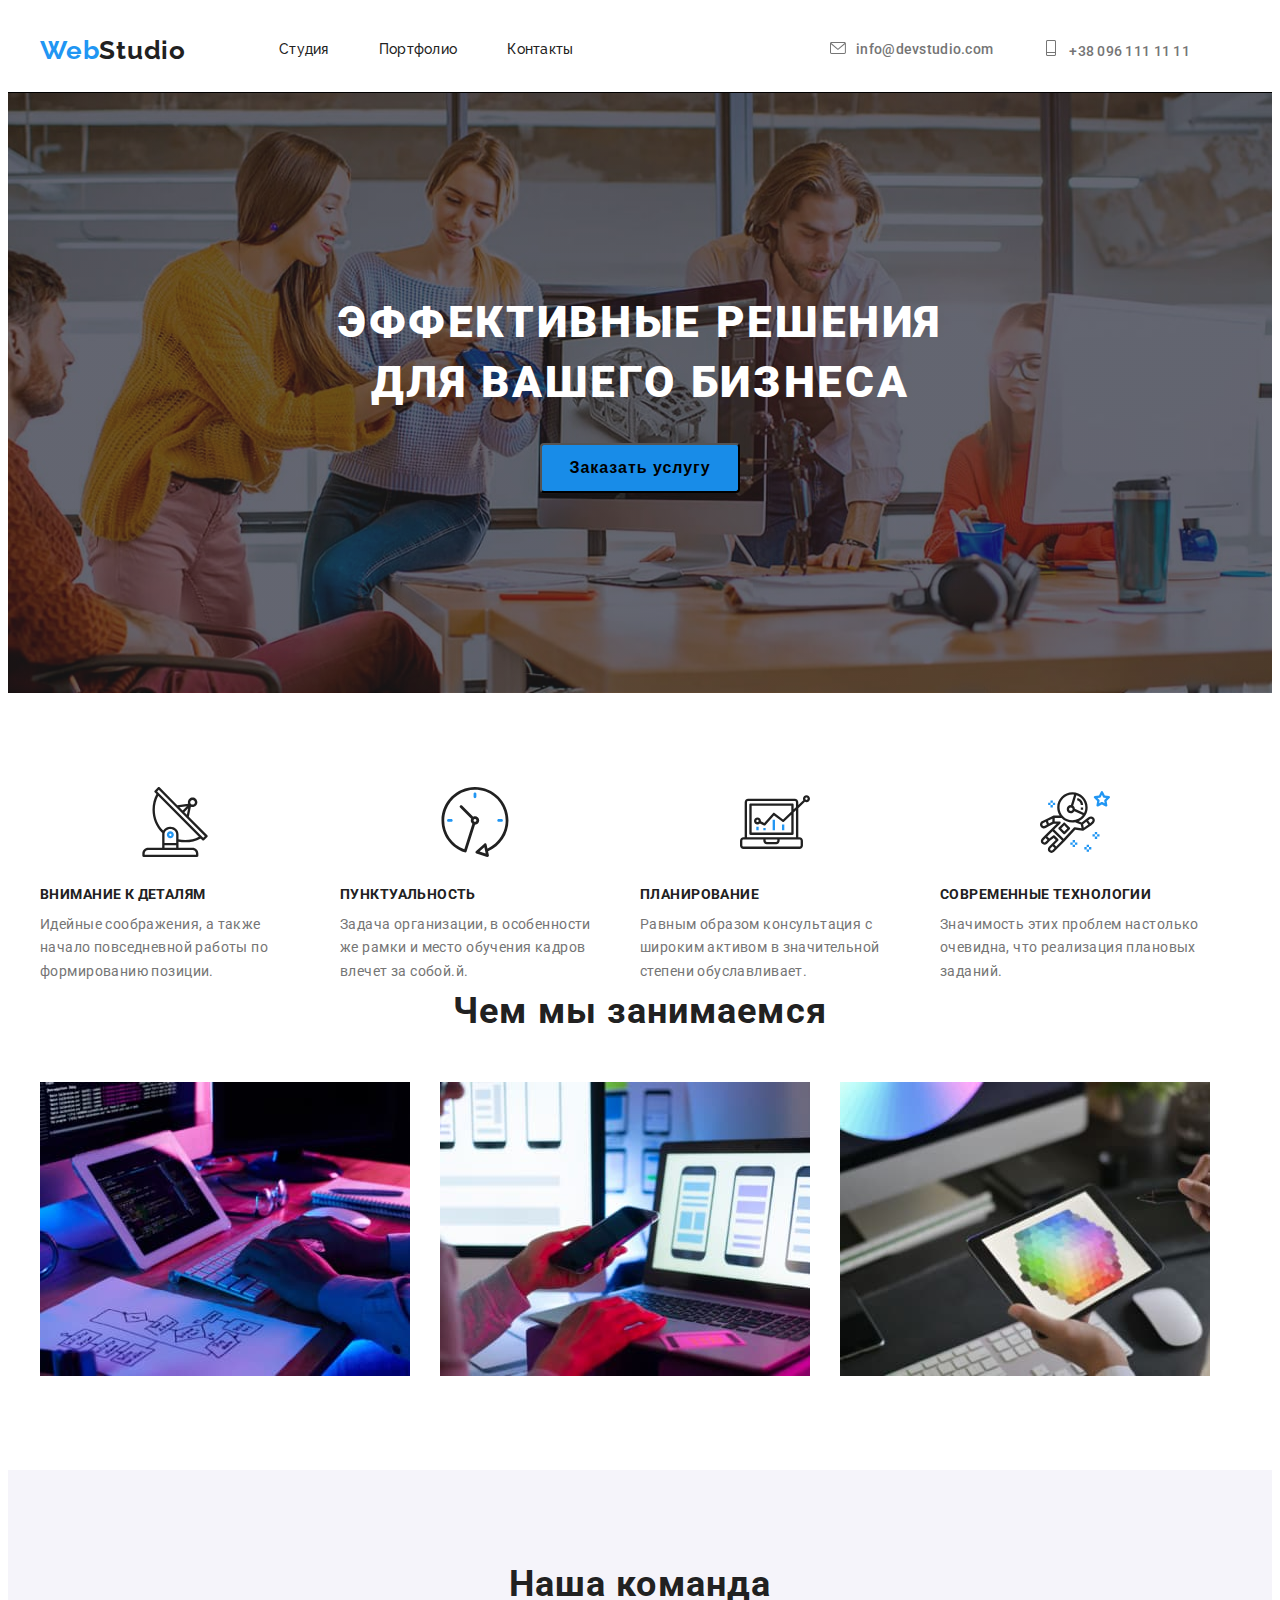
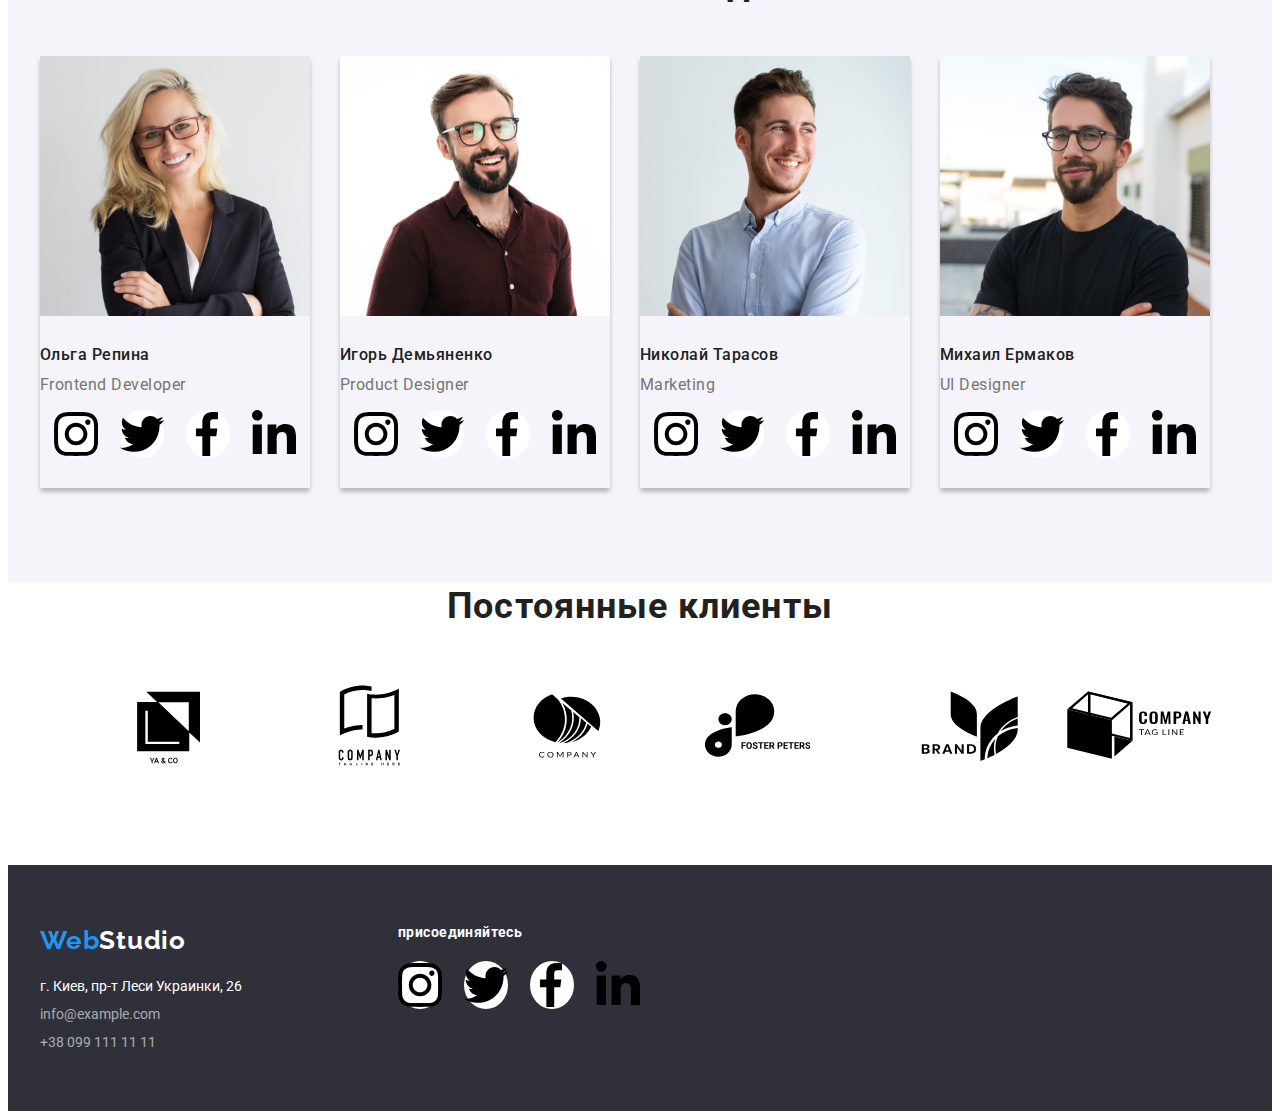
==== index.html @ 4aa514ed "Закончил работу" ====
<!DOCTYPE html>
<html lang="en">
<head>

    <meta charset="UTF-8">
    <meta http-equiv="X-UA-Compatible" content="IE=edge">
    <meta name="viewport" content="width=device-width, initial-scale=1.0">
    <link rel="preconnect" href="https://fonts.googleapis.com">
<link rel="preconnect" href="https://fonts.gstatic.com" crossorigin>
<link rel="preconnect" href="https://fonts.googleapis.com">
<link rel="preconnect" href="https://fonts.gstatic.com" crossorigin>
<link href="https://fonts.googleapis.com/css2?family=Raleway:wght@700&family=Roboto:wght@400;500;700;900&display=swap" rel="stylesheet">
<link rel="stylesheet" href="https://cdnjs.cloudflare.com/ajax/libs/modern-normalize/1.1.0/modern-normalize.min.css" integrity="sha512-wpPYUAdjBVSE4KJnH1VR1HeZfpl1ub8YT/NKx4PuQ5NmX2tKuGu6U/JRp5y+Y8XG2tV+wKQpNHVUX03MfMFn9Q==" crossorigin="anonymous" referrerpolicy="no-referrer" />   
<link rel="stylesheet" href="./css/styles.css" />
    <title>Document</title>
</head>
<body> 
       <!--header-->
     
        <header class="header">
          <div class=" container main-header">  
          <nav class="header-items">
          
              <a lang="en" class="header-logo link" href="">Web<span class="header-logo-link">Studio</span></a>
          
            <ul class="header-list ">
              <li class="header-item">
                <!-- Удалил link не работает подсветка ховера и карент -->
                <a href="./index.html" class="header-link current">Студия</a>
              </li>
              <li class="header-item">
                <a href="./portfolio.html" class="header-link link">Портфолио</a>
              </li>
              <li class="header-item">
              
                <a href="" class="header-link link">Контакты</a>
              </li>
             </ul> 
          
          </nav>
        <ul class="contacs">
            <li class="header-contacs">
             
              <a class="mail-link link" href="mailto:info@devstudio.com"> 
                 <svg class=" mail-icon" width="16"height="12">
                <use href="./images/sprite.svg#icon-envelope-1-1"></use> 
              </svg>info@devstudio.com</a>
               </li>
            <li class="header-contacs">
              
                <a class="tel-link link" href="tel:+380961111111"> 
                  <svg class=" phone-icon" width="16"height="16">
                  <use href="./images/sprite.svg#icon-phone"></use>
                </svg>+38 096 111 11 11</a>
             </li>
          </ul>
        </div>
        </header>
     
      <!--HERO-->
     
      <main>
        
        <section class="section-hero">
          <div class="container">
          <h1 class="hero-title">
              Эффективные решения<br />
              для вашего бизнеса
            </h1>
            <button class="hero-button" type="button">Заказать услугу</button>
           </div>
        </section>
        
        
        <!--FEATURE-->

        <section class="section">
          <h2 class="visually-hidden" >Галлерея</h2>
          <div class="container">
        <ul class="feature">
          <li class="feature-item">
            <div class="feature-pic">
            <svg  width="70"height="70">
              <use href="./images/sprite.svg#icon-antenna-1-1-1"></use>
            </svg>
          </div>
            <h3 class="feature-title">Внимание к деталям</h3>
          <p class="feature-text">
            Идейные соображения, а также начало повседневной работы по формированию позиции.
          </p>
        </li>
        <li class="feature-item">
          <div class="feature-pic">
            <svg  width="70" height="70">
              <use href="./images/sprite.svg#icon-clock-1-2-1"></use>
            </svg>
          </div>
         
          <h3 class="feature-title">Пунктуальность</h3>
          <p class="feature-text">
            Задача организации, в особенности же рамки и место обучения кадров влечет за собой.й.
          </p>
        </li>
        <li class="feature-item">
          <div class="feature-pic">
            <svg  width="70" height="70">
              <use href="./images/sprite.svg#icon-diagram-1-2-1"></use>
            </svg>
          </div>    
         
          <h3 class="feature-title">Планирование</h3>
          <p class="feature-text">
            Равным образом консультация с широким активом в значительной степени обуславливает.
            
          </p>
        </li> 
        <li class="feature-item">
        <div class="feature-pic">
          <svg  width="70" height="70">
            <use href="./images/sprite.svg#icon-astronaut-1-2-1"></use>
          </svg>
        </div>
         
          <h3 class="feature-title">Современные технологии</h3>
          <p class="feature-text">
            Значимость этих проблем настолько очевидна, что реализация плановых заданий.
          </p>
          </li>
          </ul>
        </div>
         </section >
       
         <!--WORKS-->
        
        
        <section class="section works-section">
          <div class="container">
          <h3 class="works-title">Чем мы занимаемся</h3>
          
          <ul class="works-list">
            <li class="works-item">
              <img class=""
                src="./images/portfolio/laptop.jpg"
                alt="Программист пишет текст"
                width="370"
                height="294"
              />
              </li>
             
            
            <li class="works-item">
              <img class="img-works"
                src="./images/portfolio/smartphone.jpg"
                alt="Установка приложения на телефон"
                width="370"
                height="294"
              />
            </li>
            <li class="works-item">
              <img class="img-works"
                src="./images/portfolio/poketbook.jpg"
                alt="Установка приложения на планшет"
                width="370"
                height="294"
              />
            </li>
          </ul>
        </div>
        </section>
        
        <!--TEAM-->


        <section class="section section-team">
          <div class="container">
           <h2 class="team-title">Наша команда</h2> 
          <ul class="team-items">
            
            <li class="team-img">
              <article class="capd">
                <img src="./images/team/olga_repina.jpg" 
                alt="фото сотрудника"
                width="270"
                height="260"
                />
                <div class="card-thumb">
                  <h2 class="present-team">Ольга Репина</h2>
                  <p class="team-text" lang="en">Frontend Developer</p>
                  <ul class="team-socials list socials-list">
                    <li class="socials-item">
                      <a href="" class="socials-link link">
                        <svg class="socials-icon" width="44"height="44">
                          <use href="./images/sprite.svg#icon-instagram-2-2-1"></use>
                        </svg>
                      </a>
                    </li>
                    <li class="socials-item">
                      <a href="" class="socials-link link">
                       
                        <svg class="socials-icon" width="44"height="44">
                          <use href="./images/sprite.svg#icon-twitter-1-2-1"></use>
                        </svg>
                      </a>
                    </li>

                    <li class="socials-item">
                      <a href="" class="socials-link link">
                       
                        <svg class="socials-icon" width="44"height="44">
                          <use href="./images/sprite.svg#icon-facebook"></use>
                        </svg>
                      </a>
                    </li>

                    <li class="socials-item">
                      <a href="" class="socials-links link">
                       
                        </svg>
                        <svg class="socials-icon" width="44"height="44">
                          <use href="./images/sprite.svg#icon-linkedin-1-2-1"></use>
                        </svg>
                      </a>
                    </li>
                   
                  </ul>
            </div>
              
              </article>
            </li>
           <li class="team-img">
            <article class="capd">
              <img
              src="./images/team/igor_demynenko.jpg"
              alt="фото сотрудника"
              width="270"
              height="260"
            />
              <div class="card-thumb">
                <h2 class="present-team">Игорь Демьяненко</h2>
                <p class="team-text" lang="en">Product Designer</p>
                <ul class="team-socials list socials-list">
                  <li class="socials-item">
                    <a href="" class="socials-link link">
                      <svg class="socials-icon" width="44"height="44">
                        <use href="./images/sprite.svg#icon-instagram-2-2-1"></use>
                      </svg>
                    </a>
                  </li>
                  <li class="socials-item">
                    <a href="" class="socials-link link">
                     
                      <svg class="socials-icon" width="44"height="44">
                        <use href="./images/sprite.svg#icon-twitter-1-2-1"></use>
                      </svg>
                    </a>
                  </li>

                  <li class="socials-item">
                    <a href="" class="socials-link link">
                     
                      <svg class="socials-icon" width="44"height="44">
                        <use href="./images/sprite.svg#icon-facebook"></use>
                      </svg>
                    </a>
                  </li>

                  <li class="socials-item">
                    <a href="" class="socials-links link">
                     
                      </svg>
                      <svg class="socials-icon" width="44"height="44">
                        <use href="./images/sprite.svg#icon-linkedin-1-2-1"></use>
                      </svg>
                    </a>
                  </li>
                 
                </ul>
              </div>
           
          </article>
          </li>
            <li class="team-img">
              <article class="capd">
                <img
                src="./images/team/nic_tarasov.jpg"
                alt="фото сотрудника"
                width="270"
                height="260"
              />
                <div class="card-thumb">
                  <h2 class="present-team">Николай Тарасов</h2>
                  <p class="team-text" lang="en">Marketing</p>
                  <ul class="team-socials list socials-list">
                    <li class="socials-item">
                      <a href="" class="socials-link link">
                        <svg class="socials-icon" width="44"height="44">
                          <use href="./images/sprite.svg#icon-instagram-2-2-1"></use>
                        </svg>
                      </a>
                    </li>
                    <li class="socials-item">
                      <a href="" class="socials-link link">
                       
                        <svg class="socials-icon" width="44"height="44">
                          <use href="./images/sprite.svg#icon-twitter-1-2-1"></use>
                        </svg>
                      </a>
                    </li>

                    <li class="socials-item">
                      <a href="" class="socials-link link">
                       
                        <svg class="socials-icon" width="44"height="44">
                          <use href="./images/sprite.svg#icon-facebook"></use>
                        </svg>
                      </a>
                    </li>

                    <li class="socials-item">
                      <a href="" class="socials-links link">
                       
                        </svg>
                        <svg class="socials-icon" width="44"height="44">
                          <use href="./images/sprite.svg#icon-linkedin-1-2-1"></use>
                        </svg>
                      </a>
                    </li>
                   
                  </ul>
                </div>
            
            
          </article>
          </li>
            <li class="team-img">
              <article class="capd">
                <img
                src="./images/team/mich_ermakov.jpg"
                alt="фото сотрудника"
                width="270"
                height="260"
              />
                <div class="card-thumb">
                  <h2 class="present-team">Михаил Ермаков</h2>
                  <p class="team-text" lang="en">UI Designer</p>
                  <ul class="team-socials list socials-list">
                    <li class="socials-item">
                      <a href="" class="socials-link link">
                        <svg class="socials-icon" width="44"height="44">
                          <use href="./images/sprite.svg#icon-instagram-2-2-1"></use>
                        </svg>
                      </a>
                    </li>
                    <li class="socials-item">
                      <a href="" class="socials-link link">
                       
                        <svg class="socials-icon" width="44"height="44">
                          <use href="./images/sprite.svg#icon-twitter-1-2-1"></use>
                        </svg>
                      </a>
                    </li>

                    <li class="socials-item">
                      <a href="" class="socials-link link">
                       
                        <svg class="socials-icon" width="44"height="44">
                          <use href="./images/sprite.svg#icon-facebook"></use>
                        </svg>
                      </a>
                    </li>

                    <li class="socials-item">
                      <a href="" class="socials-links link">
                       
                        </svg>
                        <svg class="socials-icon" width="44"height="44">
                          <use href="./images/sprite.svg#icon-linkedin-1-2-1"></use>
                        </svg>
                      </a>
                    </li>
                   
                  </ul>
                </div>
           
          </article>
          </li>
          </ul>

        </div>
        </section>
    </main>
        <!--PERFOMANCE  -->
        <section class="perfomance">
          <h3 class="perfomance-title">Постоянные клиенты</h3>
         <ul class="perfomance-items">
          <li class="perfomance-list">
            <a class="perfomance-icon" href="">
              <svg  width="170" height="92">
                <use href="./images/sprite.svg#icon-yako"></use>
              </svg> 
            </a>
                      
          <li class="perfomance-list">
            
            <a class="perfomance-icon" href="">
              <svg  width="170" height="92">
                <use href="./images/sprite.svg#icon-company2"></use>
              </svg>
            </a>
            
          </li>
          <li class="perfomance-list" >
            <a class="perfomance-icon" href="">
              <svg width="170" height="92">
                <use href="./images/sprite.svg#icon-company3"></use>
              </svg>
            </a>
            
          </li>
          <li class="perfomance-list">
            <a class="perfomance-icon" href="">
              <svg width="170" height="92">
                <use href="./images/sprite.svg#icon-foster-1"></use>
              </svg>
            </a>
           
          </li>
          <li class="perfomance-list">        
            
            <a class="perfomance-icon" href="">
              <svg width="170" height="92">
                <use href="./images/sprite.svg#icon-brand-1"></use>
              </svg> 
            </a>
           
          </li>
          <li class="perfomance-list">
            <a class="perfomance-icon" href="">
              <svg width="170" height="92">
                <use href="./images/sprite.svg#icon-compahy-tag"></use>
              </svg>
            </a>
           
          </li>
        </ul>
        </section>
        
      
    <!--footer-->
         
        <footer class="footer">
          <div class="container">
         <div class="footer-content">
            <div> 
          <div class="logo-studio">
          <a lang="en" class="footer-logo link " href="">Web<span class="footer-logo-link">Studio</span></a>
         </div>
         <address>
          <ul class="footer-list">
            <li class="footer-item">
               <a class="footer-link-adress" href="https://goo.gl/maps/Fyau3RTndr1kcrQs9"  target="_blank" rel ="noopener noreferren">г. Киев, пр-т Леси Украинки, 26</a>
             </li>
             <li class="footer-item">
               <a  class="footer-link link" href="mailto:info@example.com">info@example.com</a>
             </li>
             <li class="footer-item">
               <a class="footer-link link"  href="tel:+380991111111">+38 099 111 11 11</a>
             </li>
           </ul>
          </address>
          </div>
           
          <!-- FOOTER-SOCIALS -->
         <div class="social-footer">
           <h3 class="social-title">присоединяйтесь</h3>
         
           <ul class="footer-social list socials-list">
              <li class="socials-item">
              <a href="" class="socials-link link">
                <svg class="socials-icon" width="44"height="44">
                  <use href="./images/sprite.svg#icon-instagram-2-2-1"></use>
                </svg>
              </a>
            </li>
            <li class="socials-item">
              <a href="" class="socials-link link">
               
                <svg class="socials-icon" width="44"height="44">
                  <use href="./images/sprite.svg#icon-twitter-1-2-1"></use>
                </svg>
              </a>
            </li>

            <li class="socials-item">
              <a href="" class="socials-link link">
               
                <svg class="socials-icon" width="44"height="44">
                  <use href="./images/sprite.svg#icon-facebook"></use>
                </svg>
              </a>
            </li>

            <li class="socials-item">
              <a href="" class="socials-links link">
               
                </svg>
                <svg class="socials-icon" width="44"height="44">
                  <use href="./images/sprite.svg#icon-linkedin-1-2-1"></use>
                </svg>
              </a>
            </li>
           
          </ul>
         </div>
        </div>
        </div>
       </footer>
      
      
</body>
</html>
---- css/styles.css ----
:root{
  /* --primary-text-color:rgba 0,0,0,0.8; */
  --title-text-color:#212121;
  --accent-color: #2196F3;
  --secondary-color: #757575;
  
  --primary-white-color:#FFFFFF;

}



body{
 
  background-color:#FFFFFF;
  color:var(--title-text-color);
  font-family: Roboto, sans-serif;
  
}

a{
  text-decoration: none; 
}
li{
  list-style: none;       
}
h1,
h2,
h3,
h4,
h5,
h6,
p{
  margin-top: 0;
  margin-bottom: 0
}
ul{
list-style: none;   
margin-top: 0;
  margin-bottom: 0;
  padding-left: 0;         
  }
   img{ 
      display: block;
     max-width: 100%;
      height: auto;
    }


.section{
    /* padding-top: 0; */
    padding-top: 94px;
    padding-bottom: 94px;
   
} 


.header{
 border-bottom: 1px solid #000;
}  




.container{ 
 
width: 1200px;
padding-left: 15px;  
padding-right: 15px; 
margin-left: auto;
margin-right: auto;
 
  
}

       
 
 
     

.header-logo{
display: flex;

color: var(--accent-color);
font-family: Raleway, sans-serif;
font-size: 26px;
font-weight: 700;
line-height: 1.19;
letter-spacing: 0.03em;
margin-right: 93px;

}

.header-logo-link{
      color: var(--title-text-color) 
      
  }
   .header-items{ 
      display: flex;
      align-items:center;
  }
   .header-list{ 
      display:flex; 
        } 
     
  
   .header-item:not(:last-child){
 margin-right: 50px;
  }   
    
  .header-item{
          display:flex;
          align-items: center;
          
          font-family: Raleway, sans-serif;
          font-size: 26px;
          font-weight: 700;
          line-height: 1.19;
          letter-spacing: 0.03em;
          text-align: left;
      }    

          .header-link{
          padding-top: 32px;
          padding-bottom: 32px;
          
          }
         .current{
           caret-color:var(--accent-color) ;
         }
          .header-link{
          font-weight: 500;
          font-size: 14px;
          line-height: 1.14;
          letter-spacing: 0.02em;
          color: var(--title-text-color);
              
      
}
  .header-item .link:hover,
  .header-item .link:focus{  
      
     color: var(--accent-color);
  }
 
  .main-header{
      display: flex;
      align-items: center;
  }
  
/* .contacs{  */
 
.header-contacs .link{
  margin-right: 50px;  
  font-size: 14px;
      font-weight: 500;
      line-height: 1.14;
      letter-spacing: 0.02em;
     color: var(--secondary-color);
     padding-top: 32px;
     padding-bottom: 32px;
  }
  .header-contacs .link:hover,
  .header-contacs .link:focus{
 color: var( --accent-color);
   }
 .contacs {
 margin-left: auto; 
  display: flex;
}
 .header-contacs{
  display: flex;
  align-items:center;

}
.mail-icon{
 margin-right: 10px;
 fill: currentColor;
}
.phone-icon{
   margin-right: 10px;
   fill: currentColor;
}






  /* PORTFOLIO */
  
  
    .filter-list{
     
      
    
    
      
      
      margin-bottom: 50px;
      justify-content: center; 
      display: flex;
      color:var(title-text-color); 
    }
   
       .filter-item:not(:last-child){
        margin-right: 8px; 
       }
     
       
      .filter-button{
       
        
        
        font-size: 16px;
        font-weight: 500;
        line-height: 1.62;
        letter-spacing: 0.03em;
         min-width: 73px;
         padding: 6px 22px 6px 22px;
         border-radius: 4px;
         border:1px solid #EEEEEE;
          
  }
      
       
     
      
      .filter-button{
        cursor:pointer
       }
     
     .filter-button:hover,
     .filter-button:focus{
       background-color: var(--accent-color);
       box-shadow:2px,0px,1px rgba(0,0,0,0.8);
        color: #FFFFFF;
      
      }
      
          .portfolio {                
          display: flex;
         flex-wrap: wrap;
         margin-left:-30px;
         margin-top: -30px;  
          }
           .portfolio-items{

            flex-basis:calc(100% / 3 -30px);
            margin-left:30px;
            margin-top: 30px;  
          } 
       
          /* .portfolio-items:hover,
          .portfolio-items:focus{
            background-image: rgba (47, 48, 50, 0.4),rgba(47, 48, 50, 0.4);
           
          } */
          .cards:hover .portfolio-link,
          .cards:focus .portfolio-link{
            color:rgba(47, 48, 50, 0.4),rgba(47, 48, 50, 0.4) ;
          }
          
       
         .portfolio-title{
          color: var(--title-text-color) ;
           font-weight: 700;
           font-size:18px; 
           line-height:2.0;
           letter-spacing: 0.06;
         
          
         } 
        .portfolio-text{
         margin-top: 4px;
          color: var( --secondary-color);
          font-size: 16px;
          line-height:1.87 ;
          letter-spacing: 0.03em;
      }  
      
      /* CARDS         */
      
      .portfolio-content{
       padding:20px 24px 20px 24px;

      }
  
      /*FOOTER   */
      
      .footer{ 
          background-color: #2F303A;
          padding-top: 60px;
          padding-bottom: 60px;  
        }
       
      .footer-content{
        display: flex;
      }
     
      .footer-logo{
      display: block;
      margin-bottom: 20px;  
      font-family: Raleway,sans-serif;
      font-size: 26px;
     font-weight: 700;
      line-height: 1.19;
      letter-spacing: 0.03em;
      color: var(--accent-color);
      }
      .footer .logo{
          color:  var(--accent-color);
          text-decoration: none;
       }
          .footer-logo-link{
      
      color: var(--primary-white-color);
      }
      .footer-link-adress{
        color: var(--primary-white-color); 
        font-size: 14px;
        line-height: 1.17; 
        font-style: normal;  
      }
    
     
       .footer-item .link{ 
        
        color: rgba(255, 255, 255, 0.6); 
          font-size: 14px;
          line-height: 1.17; 
          font-style: normal;  
      }
      .footer-item:not(:last-child){
        margin-bottom: 9px;
      }
      .footer-item:n
      .footer-link:hover,
      .footer-link:focus{
      color: var(--accent-color);
      }    
      
      .footer-link-adress:hover,
      .footer-link-adress:focus{
      color: var(--accent-color);
      }    
     .footer-link-adress{
       text-decoration: none;
      }
       
      /* FOOTER-SOCIALS */
      
   .social-footer{
     margin-left: 156px;
   }
     
      .social-title{  
      margin-bottom: 20px;
      
      font-size: 14px;
      font-weight: 700;
      line-height: 1.14;
      letter-spacing: 0.03em;
      text-align: left;
      color: #FFFFFF;
      
      
      } 
    
     
    
     
     

  

   
 
 
  
      
     /* HERO */
     .section-hero{
      background-color:#2F303A ;
      padding-top: 200px; 
      padding-bottom: 200px;
      background-image:linear-gradient(rgba(47, 48, 50, 0.4),rgba(47, 48, 50, 0.4)) 
      ,url(../images/team/hero-team.jpg); 
      background-repeat: no-repeat;
      background-position: center;
      background-size: cover;
     }
      
      /* .hero{ 
        flex-grow: 1;  
       padding: 280px 0 280px;  
      
     
      } */
     .hero-title{
      /* font-family: Roboto; */
      font-size: 44px;
      font-weight: 900;
      line-height:1.36;
      letter-spacing: 0.06em;
      text-align: center;
      color: var(--primary-white-color);
      text-transform: uppercase;
      margin-bottom: 30px;
       
      }

     .hero-button{
      cursor: pointer;
     } 
     .hero-button:hover,   
     .hero-button:focus{
      color: var(--primary-white-color);
      background-color: var(--accent-color);
     }
     .hero-button{
      width: 200px;
      height: 50px;
      border-radius: 4px;
      font-size: 16px;
      font-weight: 700;
      line-height: 1.85;
      letter-spacing: 0.06em;
      text-align: center;
      background-color:#188CE8;
      }
      .hero-button{
          display: block;
          margin-left: auto;
          margin-right: auto;
      }
     

      /* FEATURE */
     
      .feature{
        display: flex;
      }
      .feature-pic{
      display: flex;
      justify-content: center;
      align-items:center;
      margin-bottom: 30px;
    }
   
     .feature-item:not(:last-child){
         margin-right: 30px; 
       
     }
    
     .visually-hidden {
      position: absolute;
      clip: rect(0 0 0 0);
      width: 1px;
      height: 1px;
      margin: -1px;
    }
   .visually-hidden {
    display: flex;
    align-items: flex-end;
   }
      
    .feature-title{
     color: var(title-text-color);
      font-size: 14px;
      font-weight: 700;
      line-height: 1.14;
      letter-spacing: 0.03em;
      text-transform: uppercase;
      margin-bottom: 10px;
      }
     .feature-item{
     width:270px ;
      height: 110px;
       }
     
      .feature-text{
      color: var(--secondary-color);
      font-size: 14px;
      line-height: 1.7;
      letter-spacing: 0.03em;
      
        
     }
     
      /* WORKS */
          .works-section{
            padding-top: 0;
          }
          .works-title{
          
          margin-bottom: 50px; 
          font-size: 36px;    
          font-weight: 700;
          line-height: 1.16;
          letter-spacing: 0.03em;
          text-align: center; 
          color: var(--title-text-color);   
      }
      .works-list{
          display: flex;
        
      }
    
      .works-item{
       width: 370px;
      
      }
       .works-item:not(:last-child){ 
          margin-right: 30px;
      }

          /* TEAM */
          .section-team{
          background-color: #F5F4FA;
          }
            .team-title{ 
             margin-bottom: 50px;
              font-size: 36px;
              font-weight: 700;
              line-height: 1.16;
              letter-spacing: 0.03em;
              text-align: center; 
      } 
         
       .team-items{ 
        display: flex;
        margin-left: -30px; 
         }
          .team-items> .team-img{ 
          flex-basis: calc(100% /4 -30px); 
          margin-left:30px; 
          border-bottom-left-radius: 4px; 
          border-bottom-right-radius: 4px;
           background-color: #FFFFFF;
         
         
        }  

        .team-items> .team-img{    
          box-shadow: 0px 4px 4px 0px #00000040;
          
        
        }
      .present-team{
          font-size: 16px;
          font-weight: 500;
          line-height: 1.18;
          letter-spacing: 0.03em;
          color: var(--title-text-color); 
         
      }

      .team-text{
       font-size: 16px;
      font-weight: 400;
      line-height: 19px;
      letter-spacing: 0.03em;
      color: var(--secondary-color);  
       margin-top: 10px;
       margin-bottom: 16px;
       }
      .card-thumb{
        align-items:center;
        padding-top: 30px;
        padding-bottom: 30px;
        background-color: #F5F4FA;
      }
      .socials-list{
       justify-content: center;
        display: flex;
        
      }
      .socials-item:not(:last-child){
       margin-right: 22px;
      }
      .socials-link{
        width: 100%;
        height: 100%;
        display: flex;
        align-items:center;
        justify-content:center;
        border-radius:50% ;
        background-color: #FFFFFF;

      }

      .socials-link:hover,
      .socials-link:focus{
        background-color: var(--accent-color);
      }
      /* PERFOMANCE */

  .perfomance-items{
  display: flex;
  justify-content:center;
  margin-bottom: 88px;
}
.perfomance-title{

margin-bottom: 50px;
font-size: 36px;
font-weight: 700;
line-height: 1.36;
letter-spacing: 0.03em;
text-align: center;

}
.perfomance-list:not(:last-child){
  margin-left: 30px;
  border-radius:4px;
}
.perfomance-list:hover,
.perfomance-list:focus{
  border: 1px solid var(--accent-color)
}
.perfomance-icon:hover,
.perfomance-icon:focus{
 fill:var(--accent-color) 

  }
/* .perfomance-icon{
  padding-left: 32px;
  padding-top: 16px;
} */
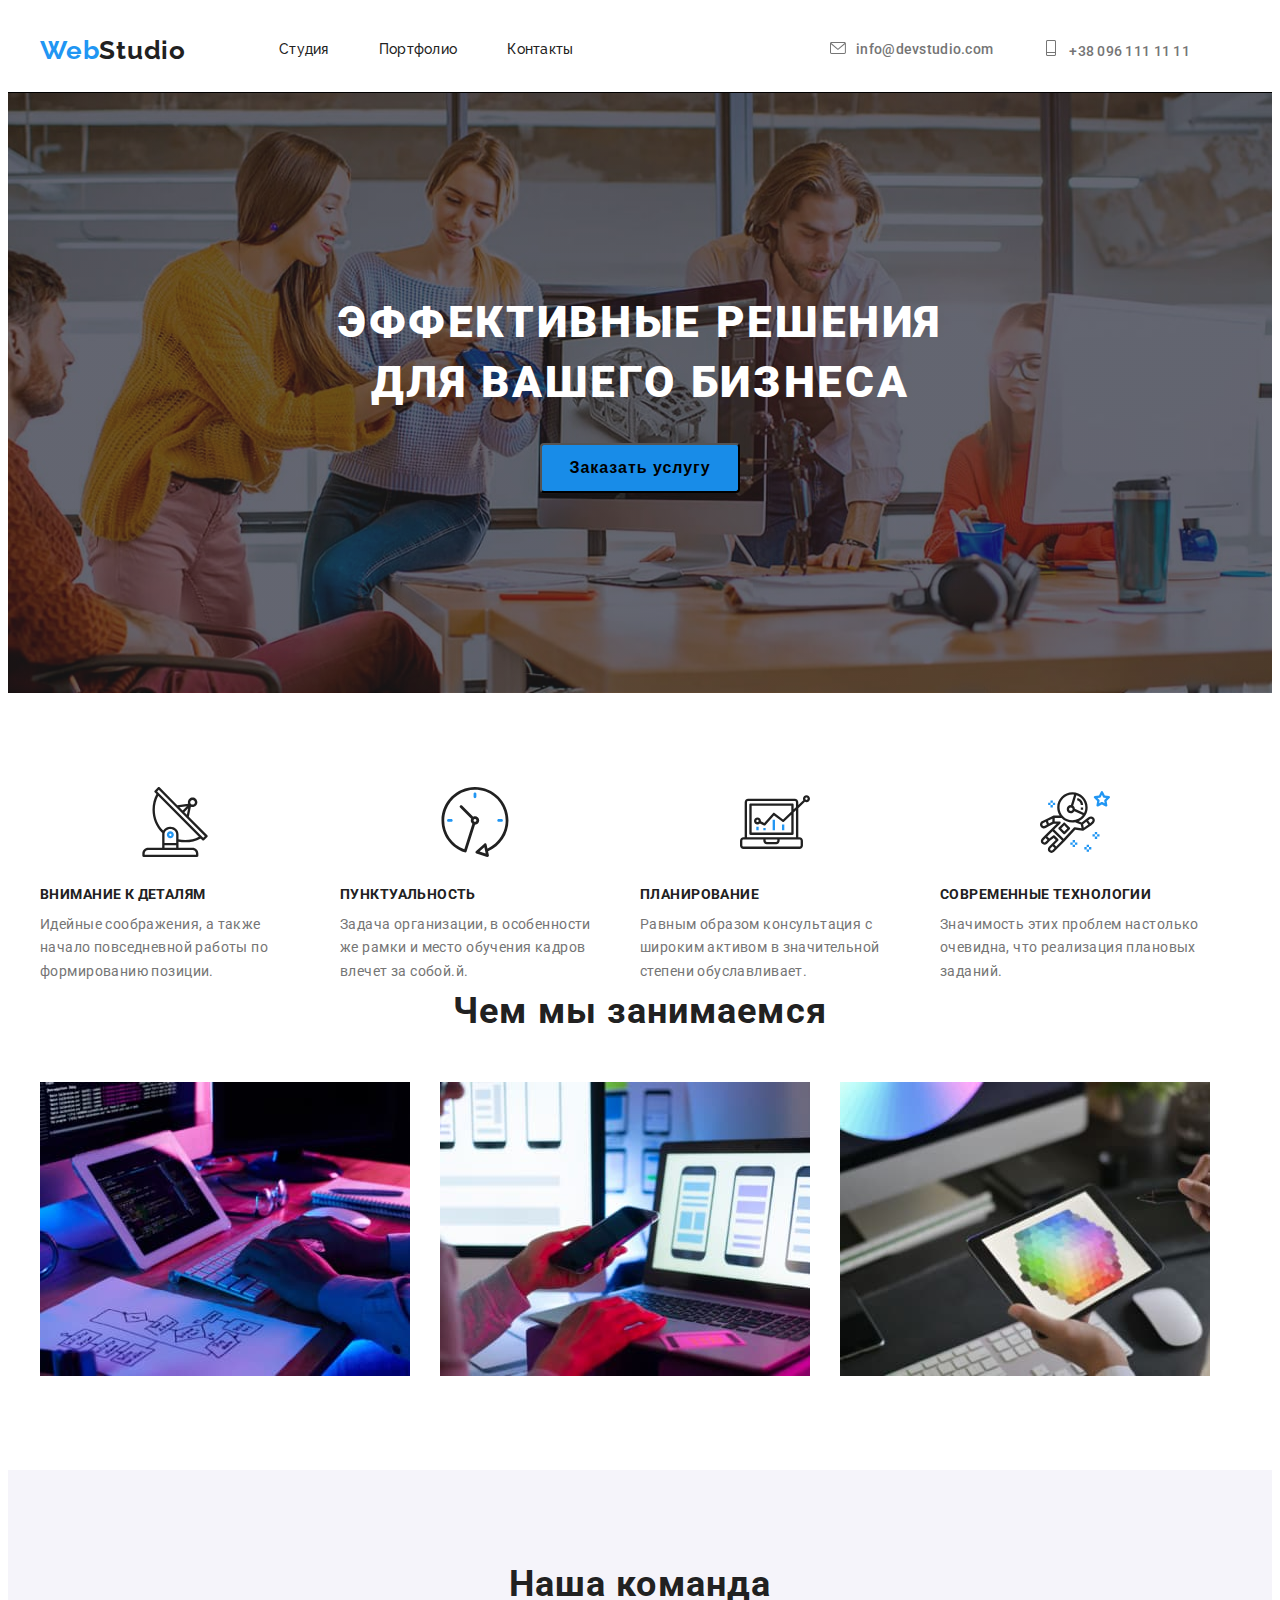
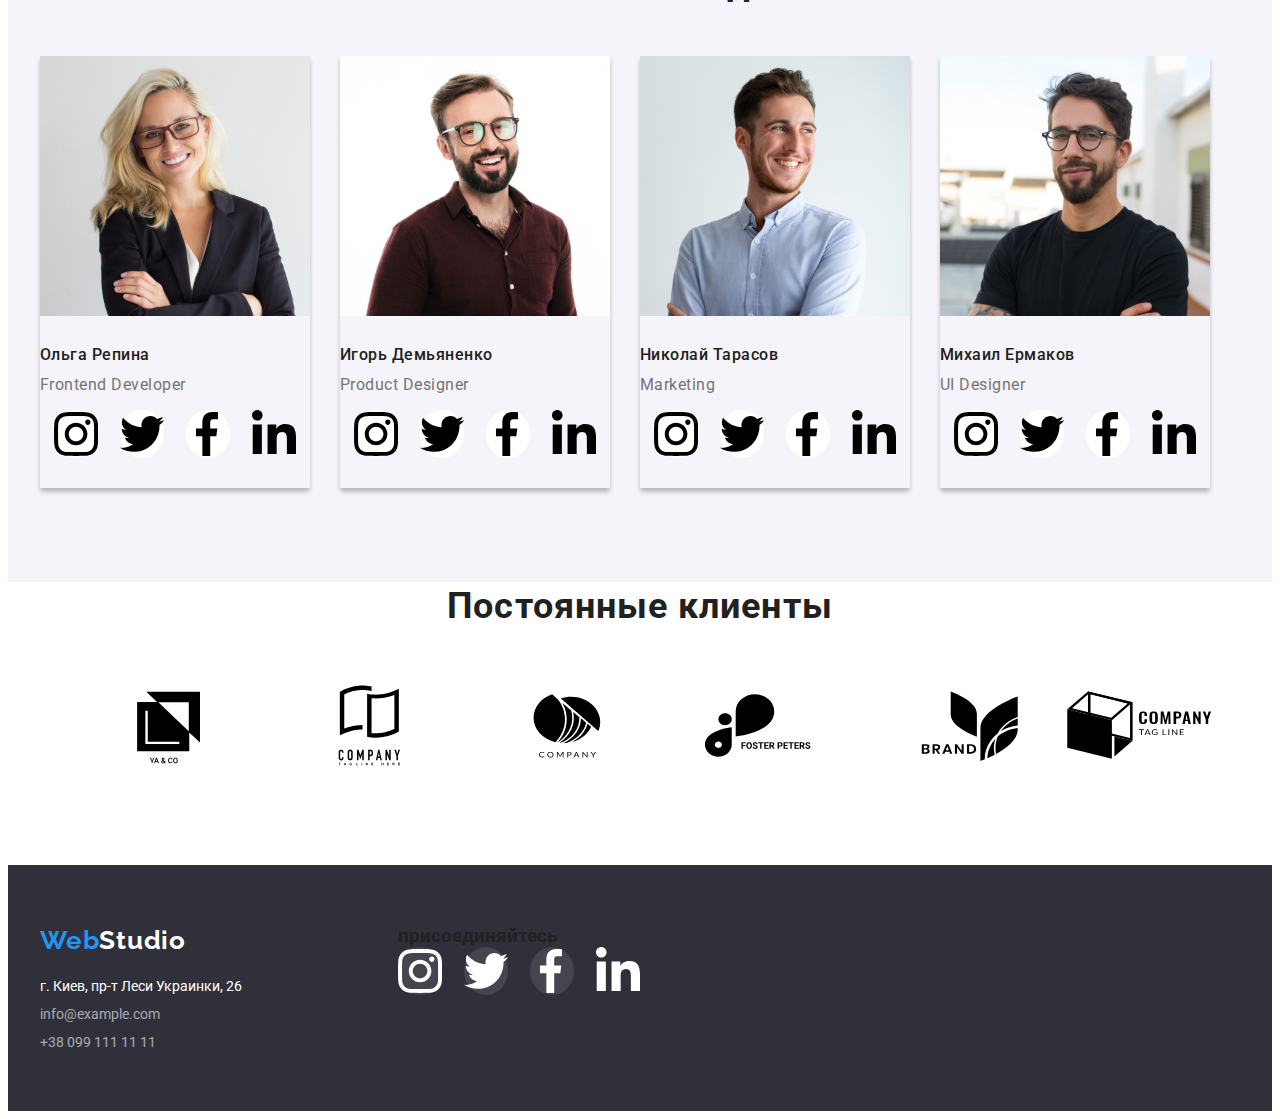
==== commit e6156a10: "исправлял ссылки в футере" ====
--- a/index.html
+++ b/index.html
@@ -471,40 +471,40 @@
           </div>
            
           <!-- FOOTER-SOCIALS -->
-         <div class="social-footer">
-           <h3 class="social-title">присоединяйтесь</h3>
+         <div class="socials-footer">
+           <h3 class="socials-title">присоединяйтесь</h3>
          
-           <ul class="footer-social list socials-list">
-              <li class="socials-item">
-              <a href="" class="socials-link link">
-                <svg class="socials-icon" width="44"height="44">
+           <ul class="footer-socials list socials-list">
+              <li class="social-item">
+              <a href="" class="social-link link">
+                <svg class="social-icon" width="44"height="44">
                   <use href="./images/sprite.svg#icon-instagram-2-2-1"></use>
                 </svg>
               </a>
             </li>
-            <li class="socials-item">
-              <a href="" class="socials-link link">
+            <li class="social-item">
+              <a href="" class="social-link link">
                
-                <svg class="socials-icon" width="44"height="44">
+                <svg class="social-icon" width="44"height="44">
                   <use href="./images/sprite.svg#icon-twitter-1-2-1"></use>
                 </svg>
               </a>
             </li>
 
-            <li class="socials-item">
-              <a href="" class="socials-link link">
+            <li class="social-item">
+              <a href="" class="social-link link">
                
-                <svg class="socials-icon" width="44"height="44">
+                <svg class="social-icon" width="44"height="44">
                   <use href="./images/sprite.svg#icon-facebook"></use>
                 </svg>
               </a>
             </li>
 
-            <li class="socials-item">
-              <a href="" class="socials-links link">
+            <li class="social-item">
+              <a href="" class="social-links link">
                
                 </svg>
-                <svg class="socials-icon" width="44"height="44">
+                <svg class="social-icon" width="44"height="44">
                   <use href="./images/sprite.svg#icon-linkedin-1-2-1"></use>
                 </svg>
               </a>
--- a/css/styles.css
+++ b/css/styles.css
@@ -351,11 +351,11 @@
        
       /* FOOTER-SOCIALS */
       
-   .social-footer{
+   .socials-footer{
      margin-left: 156px;
    }
      
-      .social-title{  
+      .socias-title{  
       margin-bottom: 20px;
       
       font-size: 14px;
@@ -368,10 +368,31 @@
       
       } 
     
-     
-    
-     
-     
+      /* .socials-list{
+        justify-content: center;
+         display: flex;
+         
+       } */
+       .social-item:not(:last-child){
+        margin-right: 22px;
+       }
+       .social-link{
+         width: 100%;
+         height: 100%;
+         display: flex;
+         align-items:center;
+         justify-content:center;
+          border-radius:50% ; 
+          background-color: rgba(255, 255, 255, 0.1);
+ 
+       }
+       .social-link:hover,
+       .social-link:focus{
+        background-color: var(--accent-color);
+       }
+       .social-icon{
+         fill: #FFFFFF;
+       }
 
   
 
@@ -612,9 +633,12 @@
 text-align: center;
 
 }
+
+
 .perfomance-list:not(:last-child){
   margin-left: 30px;
   border-radius:4px;
+  
 }
 .perfomance-list:hover,
 .perfomance-list:focus{
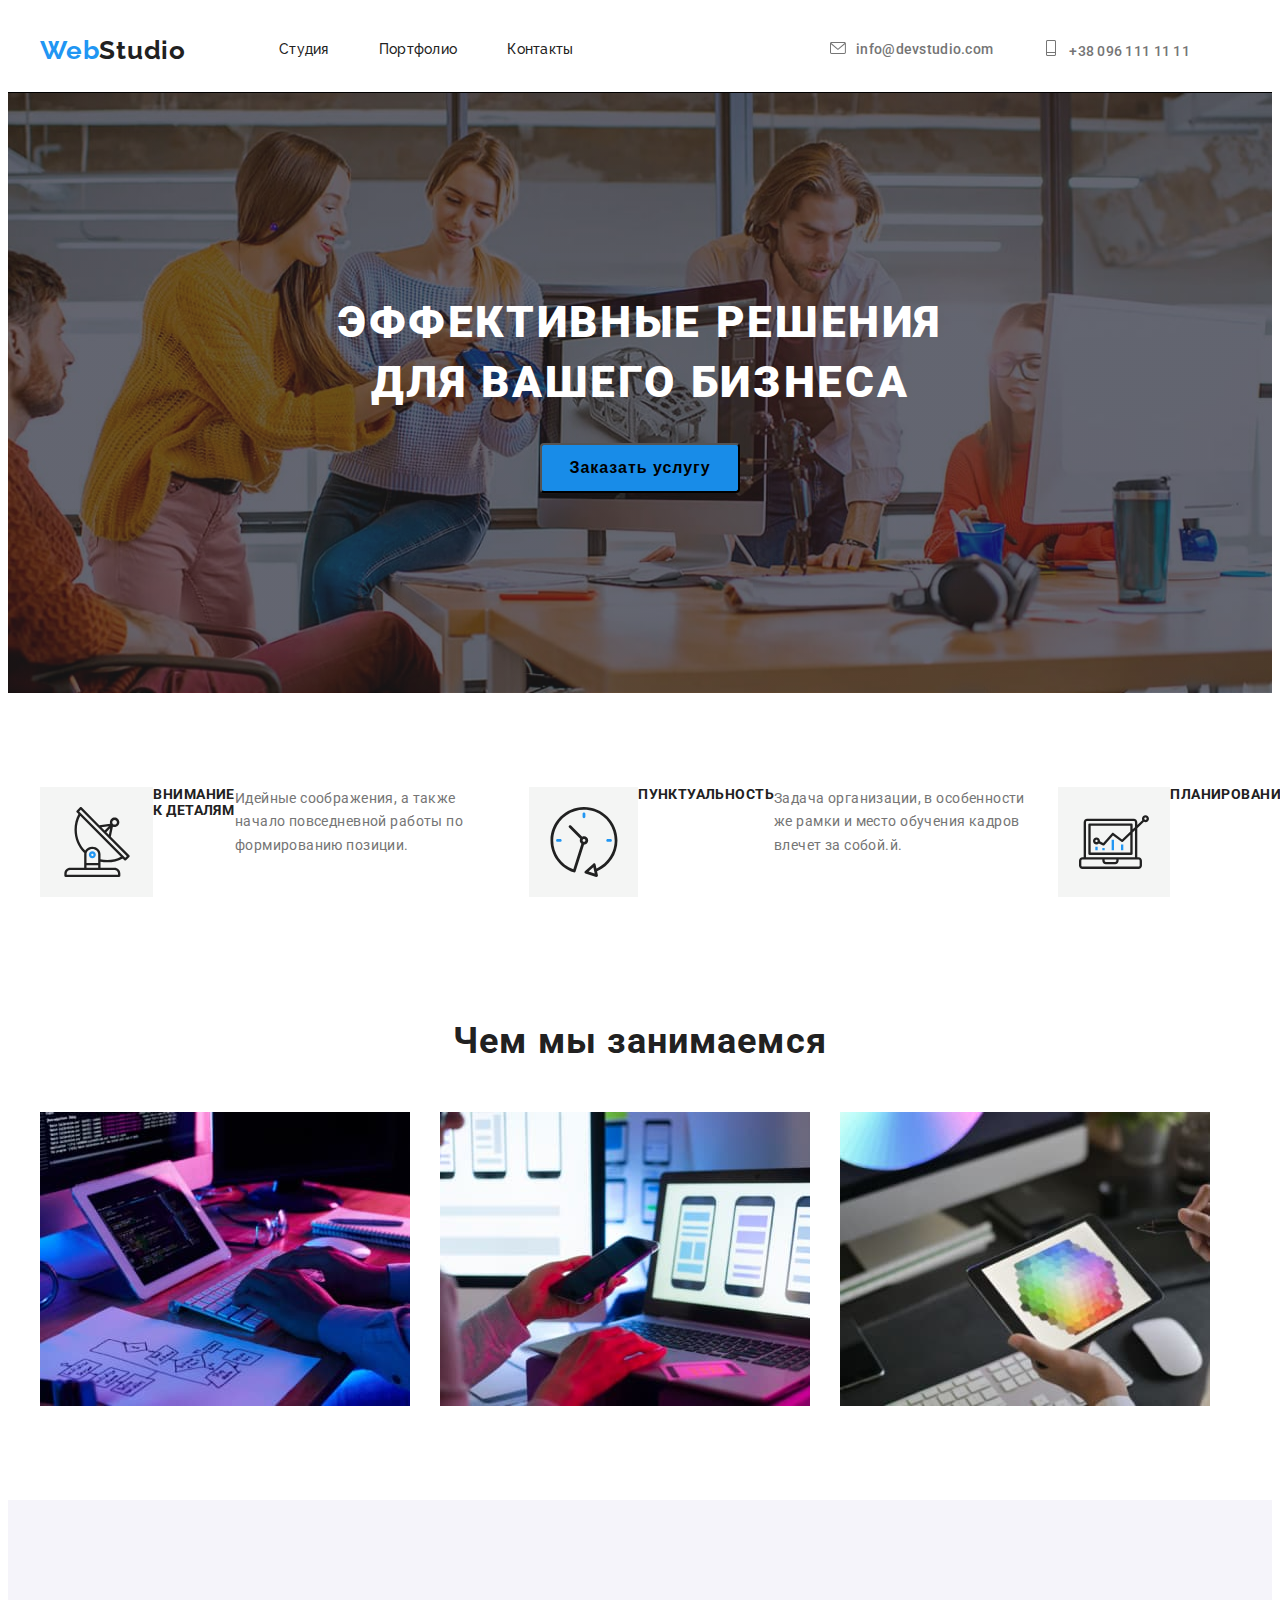
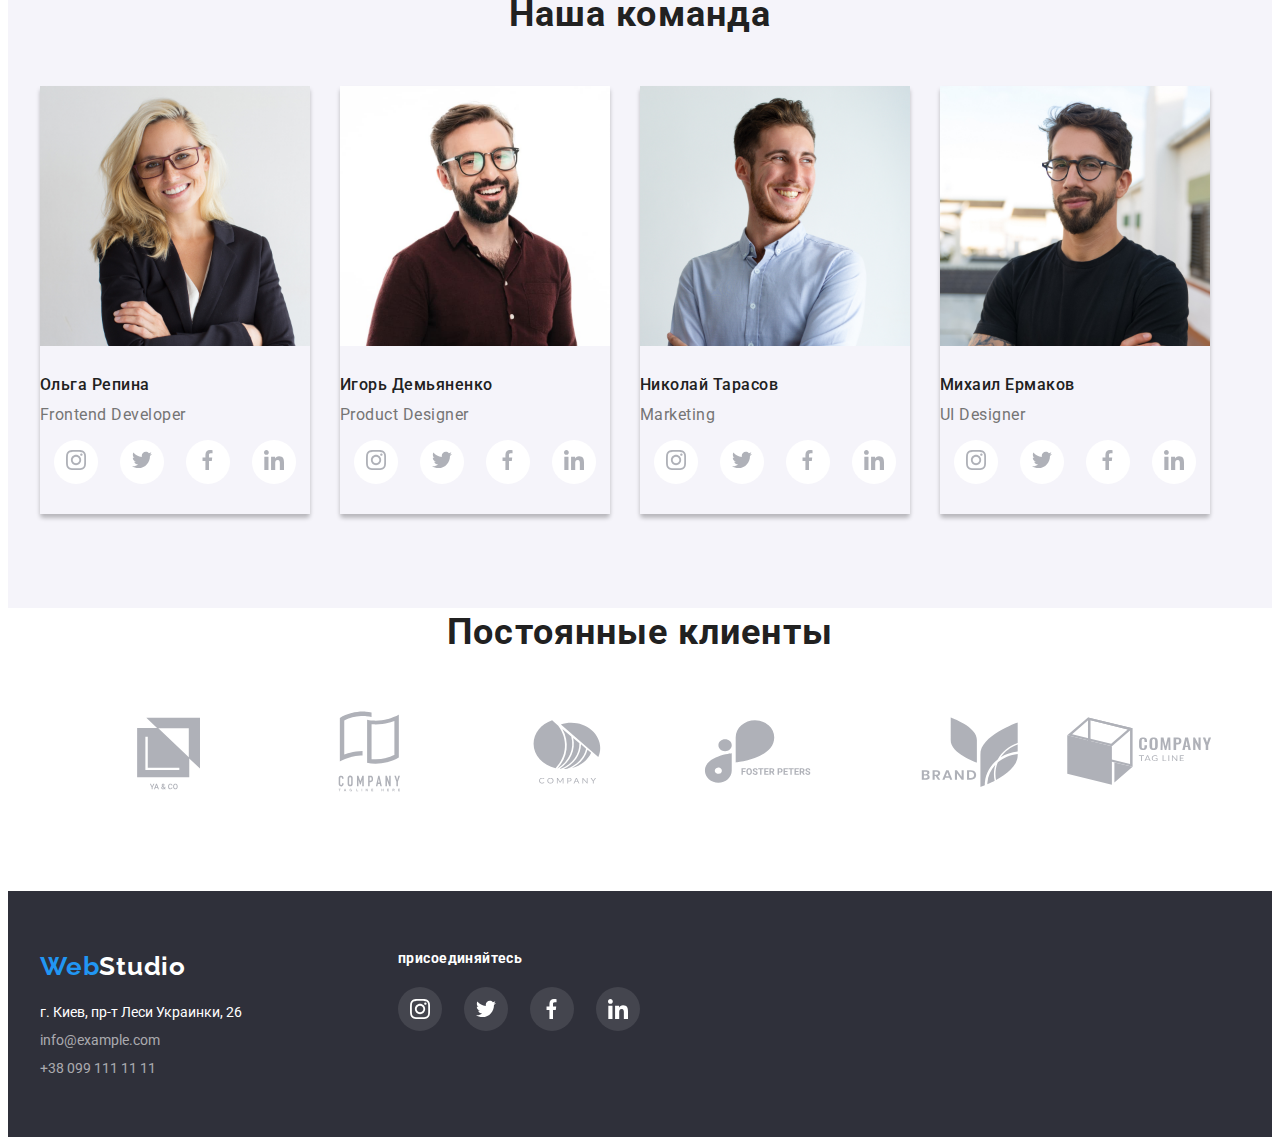
==== commit 0a01c20c: "исправляю ошибки" ====
--- a/index.html
+++ b/index.html
@@ -24,12 +24,12 @@
               <a lang="en" class="header-logo link" href="">Web<span class="header-logo-link">Studio</span></a>
           
             <ul class="header-list ">
-              <li class="header-item">
+              <li class="header-item ">
                 <!-- Удалил link не работает подсветка ховера и карент -->
-                <a href="./index.html" class="header-link current">Студия</a>
+                <a href="./index.html" class="header-link current ">Студия</a>
               </li>
               <li class="header-item">
-                <a href="./portfolio.html" class="header-link link">Портфолио</a>
+                <a  href ="./portfolio.html" class="header-link link  ">Портфолио</a>
               </li>
               <li class="header-item">
               
@@ -67,8 +67,10 @@
               Эффективные решения<br />
               для вашего бизнеса
             </h1>
+            
             <button class="hero-button" type="button">Заказать услугу</button>
-           </div>
+            
+          </div>
         </section>
         
         
@@ -189,7 +191,7 @@
                   <ul class="team-socials list socials-list">
                     <li class="socials-item">
                       <a href="" class="socials-link link">
-                        <svg class="socials-icon" width="44"height="44">
+                        <svg class="socials-icon" width="20" height="20">
                           <use href="./images/sprite.svg#icon-instagram-2-2-1"></use>
                         </svg>
                       </a>
@@ -197,7 +199,7 @@
                     <li class="socials-item">
                       <a href="" class="socials-link link">
                        
-                        <svg class="socials-icon" width="44"height="44">
+                        <svg class="socials-icon" width="20" height="20">
                           <use href="./images/sprite.svg#icon-twitter-1-2-1"></use>
                         </svg>
                       </a>
@@ -206,17 +208,17 @@
                     <li class="socials-item">
                       <a href="" class="socials-link link">
                        
-                        <svg class="socials-icon" width="44"height="44">
+                        <svg class="socials-icon" width="20" height="20">
                           <use href="./images/sprite.svg#icon-facebook"></use>
                         </svg>
                       </a>
                     </li>
 
                     <li class="socials-item">
-                      <a href="" class="socials-links link">
-                       
-                        </svg>
-                        <svg class="socials-icon" width="44"height="44">
+                      <a href="" class="socials-link link">
+                       
+                        </svg>
+                        <svg class="socials-icon" width="20" height="20">
                           <use href="./images/sprite.svg#icon-linkedin-1-2-1"></use>
                         </svg>
                       </a>
@@ -241,7 +243,7 @@
                 <ul class="team-socials list socials-list">
                   <li class="socials-item">
                     <a href="" class="socials-link link">
-                      <svg class="socials-icon" width="44"height="44">
+                      <svg class="socials-icon" width="20"height="20">
                         <use href="./images/sprite.svg#icon-instagram-2-2-1"></use>
                       </svg>
                     </a>
@@ -249,7 +251,7 @@
                   <li class="socials-item">
                     <a href="" class="socials-link link">
                      
-                      <svg class="socials-icon" width="44"height="44">
+                      <svg class="socials-icon" width="20"height="20">
                         <use href="./images/sprite.svg#icon-twitter-1-2-1"></use>
                       </svg>
                     </a>
@@ -258,17 +260,17 @@
                   <li class="socials-item">
                     <a href="" class="socials-link link">
                      
-                      <svg class="socials-icon" width="44"height="44">
+                      <svg class="socials-icon" width="20"height="20">
                         <use href="./images/sprite.svg#icon-facebook"></use>
                       </svg>
                     </a>
                   </li>
 
                   <li class="socials-item">
-                    <a href="" class="socials-links link">
+                    <a href="" class="socials-link link">
                      
                       </svg>
-                      <svg class="socials-icon" width="44"height="44">
+                      <svg class="socials-icon" width="20"height="20">
                         <use href="./images/sprite.svg#icon-linkedin-1-2-1"></use>
                       </svg>
                     </a>
@@ -293,7 +295,7 @@
                   <ul class="team-socials list socials-list">
                     <li class="socials-item">
                       <a href="" class="socials-link link">
-                        <svg class="socials-icon" width="44"height="44">
+                        <svg class="socials-icon" width="20"height="20">
                           <use href="./images/sprite.svg#icon-instagram-2-2-1"></use>
                         </svg>
                       </a>
@@ -301,7 +303,7 @@
                     <li class="socials-item">
                       <a href="" class="socials-link link">
                        
-                        <svg class="socials-icon" width="44"height="44">
+                        <svg class="socials-icon" width="20"height="20">
                           <use href="./images/sprite.svg#icon-twitter-1-2-1"></use>
                         </svg>
                       </a>
@@ -310,17 +312,17 @@
                     <li class="socials-item">
                       <a href="" class="socials-link link">
                        
-                        <svg class="socials-icon" width="44"height="44">
+                        <svg class="socials-icon" width="20"height="20">
                           <use href="./images/sprite.svg#icon-facebook"></use>
                         </svg>
                       </a>
                     </li>
 
                     <li class="socials-item">
-                      <a href="" class="socials-links link">
-                       
-                        </svg>
-                        <svg class="socials-icon" width="44"height="44">
+                      <a href="" class="socials-link link">
+                       
+                        </svg>
+                        <svg class="socials-icon" width="20"height="20">
                           <use href="./images/sprite.svg#icon-linkedin-1-2-1"></use>
                         </svg>
                       </a>
@@ -346,15 +348,15 @@
                   <ul class="team-socials list socials-list">
                     <li class="socials-item">
                       <a href="" class="socials-link link">
-                        <svg class="socials-icon" width="44"height="44">
+                        <svg class="socials-icon" width="20"height="20">
                           <use href="./images/sprite.svg#icon-instagram-2-2-1"></use>
                         </svg>
                       </a>
                     </li>
                     <li class="socials-item">
                       <a href="" class="socials-link link">
-                       
-                        <svg class="socials-icon" width="44"height="44">
+                        
+                        <svg class="socials-icon" width="20"height="20">
                           <use href="./images/sprite.svg#icon-twitter-1-2-1"></use>
                         </svg>
                       </a>
@@ -363,17 +365,17 @@
                     <li class="socials-item">
                       <a href="" class="socials-link link">
                        
-                        <svg class="socials-icon" width="44"height="44">
+                        <svg class="socials-icon" width="20"height="20">
                           <use href="./images/sprite.svg#icon-facebook"></use>
                         </svg>
                       </a>
                     </li>
 
                     <li class="socials-item">
-                      <a href="" class="socials-links link">
-                       
-                        </svg>
-                        <svg class="socials-icon" width="44"height="44">
+                      <a href="" class="socials-link link">
+                       
+                        
+                        <svg class="socials-icon" width="20"height="20">
                           <use href="./images/sprite.svg#icon-linkedin-1-2-1"></use>
                         </svg>
                       </a>
@@ -399,6 +401,7 @@
                 <use href="./images/sprite.svg#icon-yako"></use>
               </svg> 
             </a>
+          </li>
                       
           <li class="perfomance-list">
             
@@ -477,7 +480,7 @@
            <ul class="footer-socials list socials-list">
               <li class="social-item">
               <a href="" class="social-link link">
-                <svg class="social-icon" width="44"height="44">
+                <svg class="social-icon" width="20"height="20">
                   <use href="./images/sprite.svg#icon-instagram-2-2-1"></use>
                 </svg>
               </a>
@@ -485,7 +488,7 @@
             <li class="social-item">
               <a href="" class="social-link link">
                
-                <svg class="social-icon" width="44"height="44">
+                <svg class="social-icon" width="20"height="20">
                   <use href="./images/sprite.svg#icon-twitter-1-2-1"></use>
                 </svg>
               </a>
@@ -494,17 +497,17 @@
             <li class="social-item">
               <a href="" class="social-link link">
                
-                <svg class="social-icon" width="44"height="44">
+                <svg class="social-icon" width="20"height="20">
                   <use href="./images/sprite.svg#icon-facebook"></use>
                 </svg>
               </a>
             </li>
 
             <li class="social-item">
-              <a href="" class="social-links link">
+              <a href="" class="social-link link">
                
                 </svg>
-                <svg class="social-icon" width="44"height="44">
+                <svg class="social-icon" width="20"height="20">
                   <use href="./images/sprite.svg#icon-linkedin-1-2-1"></use>
                 </svg>
               </a>
--- a/css/styles.css
+++ b/css/styles.css
@@ -126,15 +126,17 @@
           padding-bottom: 32px;
           
           }
-         .current{
-           caret-color:var(--accent-color) ;
+         .curet{
+           color:var(--accent-color) ;
          }
-          .header-link{
+          .header-link {
           font-weight: 500;
           font-size: 14px;
           line-height: 1.14;
           letter-spacing: 0.02em;
           color: var(--title-text-color);
+          caret-color:var(--accent-color) ;
+       
               
       
 }
@@ -235,7 +237,7 @@
      .filter-button:focus{
        background-color: var(--accent-color);
        box-shadow:2px,0px,1px rgba(0,0,0,0.8);
-        color: #FFFFFF;
+        color: --primary-white-colo;
       
       }
       
@@ -335,7 +337,7 @@
       .footer-item:not(:last-child){
         margin-bottom: 9px;
       }
-      .footer-item:n
+      
       .footer-link:hover,
       .footer-link:focus{
       color: var(--accent-color);
@@ -353,38 +355,34 @@
       
    .socials-footer{
      margin-left: 156px;
-   }
-     
-      .socias-title{  
+   
+    }
+     
+      .socials-title{
+        
       margin-bottom: 20px;
-      
       font-size: 14px;
       font-weight: 700;
       line-height: 1.14;
       letter-spacing: 0.03em;
       text-align: left;
-      color: #FFFFFF;
+      color: var(--primary-white-color);
       
       
       } 
     
-      /* .socials-list{
-        justify-content: center;
-         display: flex;
-         
-       } */
        .social-item:not(:last-child){
         margin-right: 22px;
        }
        .social-link{
-         width: 100%;
-         height: 100%;
+         width: 44px;
+         height: 44px;
          display: flex;
          align-items:center;
          justify-content:center;
           border-radius:50% ; 
           background-color: rgba(255, 255, 255, 0.1);
- 
+           /* color: #000; */
        }
        .social-link:hover,
        .social-link:focus{
@@ -437,7 +435,6 @@
      } 
      .hero-button:hover,   
      .hero-button:focus{
-      color: var(--primary-white-color);
       background-color: var(--accent-color);
      }
      .hero-button{
@@ -450,13 +447,18 @@
       letter-spacing: 0.06em;
       text-align: center;
       background-color:#188CE8;
+     
       }
       .hero-button{
           display: block;
           margin-left: auto;
           margin-right: auto;
-      }
-     
+         
+      }
+
+      .button-text{
+        color:var(--primary-white-color);
+      }
 
       /* FEATURE */
      
@@ -469,8 +471,19 @@
       align-items:center;
       margin-bottom: 30px;
     }
-   
-     .feature-item:not(:last-child){
+   .feature-pic{
+    background-image:rgba(47, 48, 50, 0.4),rgba(47, 48, 50, 0.4); 
+    
+    background-repeat: no-repeat;
+    background-position: center;
+    background-size: cover;
+   }
+   .feature-item{
+     display: flex;
+
+   }
+     
+    .feature-item:not(:last-child){
          margin-right: 30px; 
        
      }
@@ -496,11 +509,11 @@
       text-transform: uppercase;
       margin-bottom: 10px;
       }
-     .feature-item{
-     width:270px ;
+     .feature-pic{
+      width:270px ;
       height: 110px;
-       }
-     
+       background-color: #f4f5f4;
+     }
       .feature-text{
       color: var(--secondary-color);
       font-size: 14px;
@@ -560,6 +573,7 @@
           border-bottom-left-radius: 4px; 
           border-bottom-right-radius: 4px;
            background-color: #FFFFFF;
+           
          
          
         }  
@@ -598,30 +612,51 @@
         display: flex;
         
       }
-      .socials-item:not(:last-child){
-       margin-right: 22px;
-      }
-      .socials-link{
-        width: 100%;
-        height: 100%;
+      .socials-item{
+        width: 44px;
+        height: 44px;
         display: flex;
         align-items:center;
         justify-content:center;
-        border-radius:50% ;
-        background-color: #FFFFFF;
-
-      }
+         border-radius:50% ; 
+         background-color: #FFFFFF
+      }
+     
+      .socials-item:not(:last-child){
+       margin-right: 22px;
+      }
+      /* .socials-link{
+        width: 44px;
+        height: 44px;
+        display: flex;
+        align-items:center;
+        justify-content:center;
+         border-radius:50% ; 
+         background-color: #FFFFFF
+    
+
+      } */
 
       .socials-link:hover,
       .socials-link:focus{
         background-color: var(--accent-color);
       }
-      /* PERFOMANCE */
+      .socials-icon{
+        fill: #AFB1B8;
+        }
+        .socials-icon:hover,
+        .socials-icon:focus{
+          fill: #FFFFFF;
+        }
+     
+     
+        /* PERFOMANCE */
 
   .perfomance-items{
   display: flex;
   justify-content:center;
   margin-bottom: 88px;
+ 
 }
 .perfomance-title{
 
@@ -634,22 +669,20 @@
 
 }
 
-
 .perfomance-list:not(:last-child){
   margin-left: 30px;
   border-radius:4px;
-  
+ 
 }
 .perfomance-list:hover,
 .perfomance-list:focus{
-  border: 1px solid var(--accent-color)
+  outline: 1px solid var(--accent-color)
 }
 .perfomance-icon:hover,
 .perfomance-icon:focus{
  fill:var(--accent-color) 
 
   }
-/* .perfomance-icon{
-  padding-left: 32px;
-  padding-top: 16px;
-} */
+.perfomance-icon{
+fill: #AFB1B8;
+}
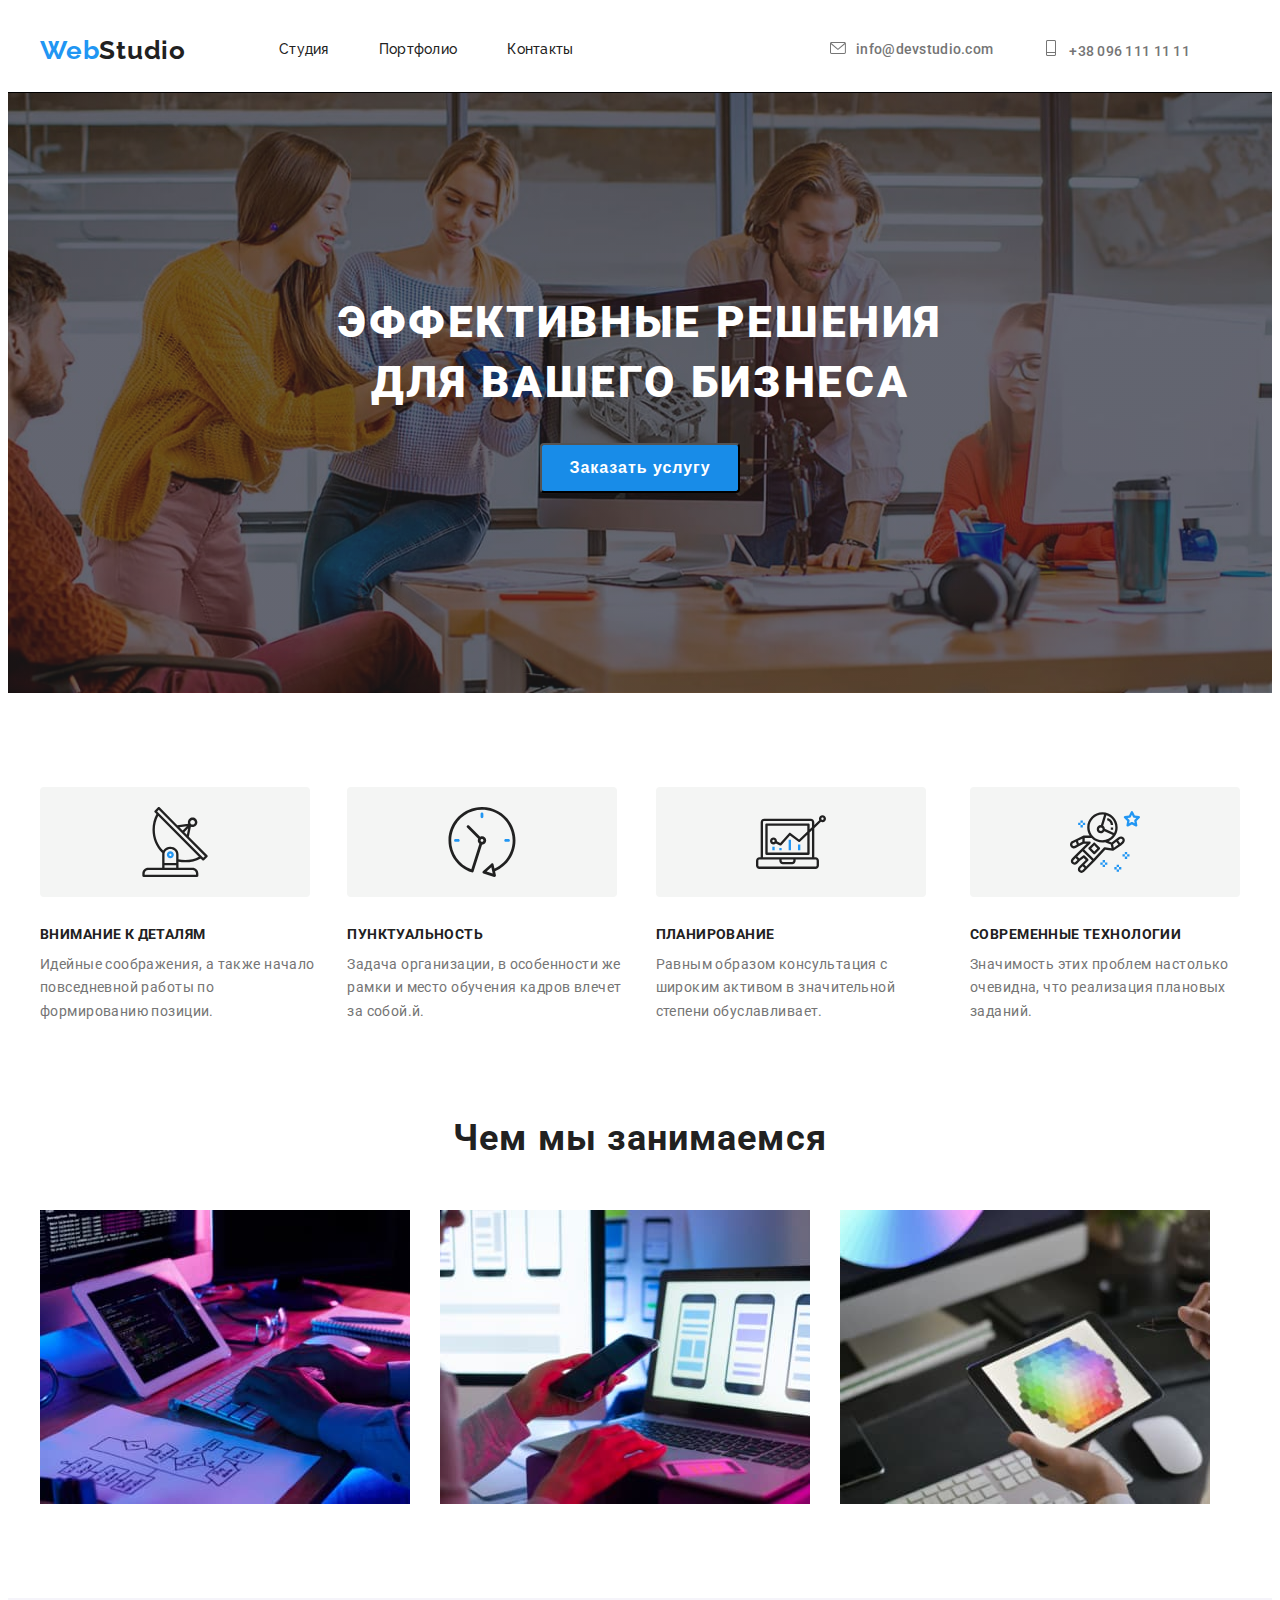
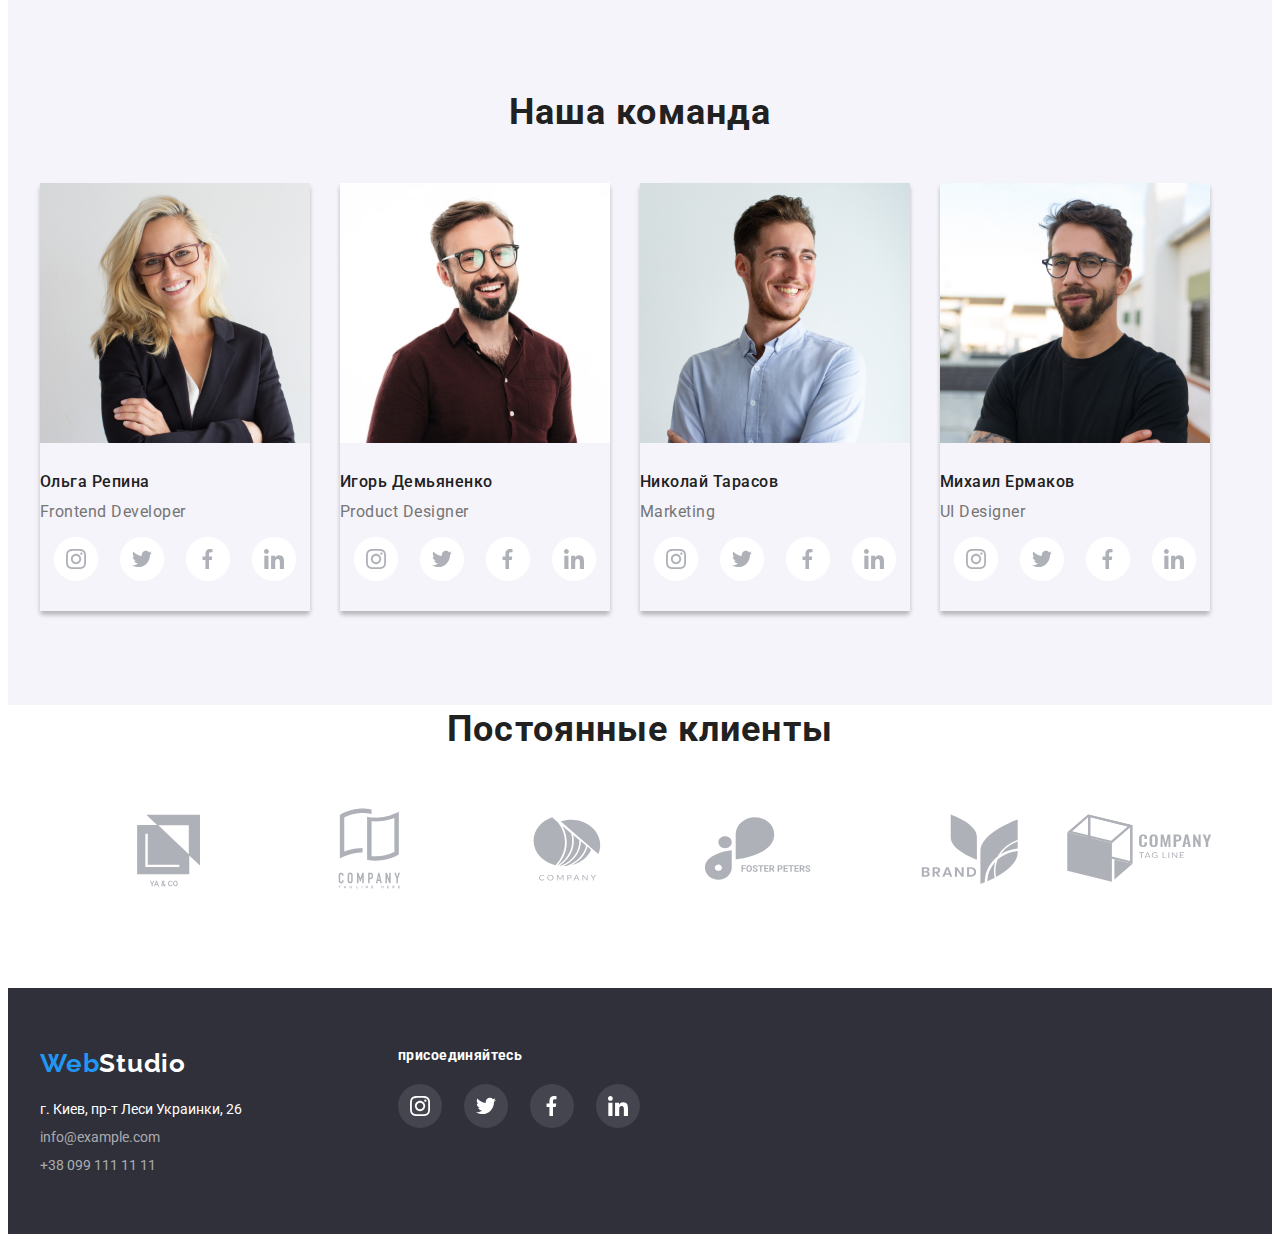
==== commit f5843c3a: "Закончил работу" ====
--- a/index.html
+++ b/index.html
@@ -42,14 +42,14 @@
             <li class="header-contacs">
              
               <a class="mail-link link" href="mailto:info@devstudio.com"> 
-                 <svg class=" mail-icon" width="16"height="12">
+                 <svg class=" mail-icon" width="16" height="12">
                 <use href="./images/sprite.svg#icon-envelope-1-1"></use> 
               </svg>info@devstudio.com</a>
                </li>
             <li class="header-contacs">
               
                 <a class="tel-link link" href="tel:+380961111111"> 
-                  <svg class=" phone-icon" width="16"height="16">
+                  <svg class=" phone-icon" width="16" height="16">
                   <use href="./images/sprite.svg#icon-phone"></use>
                 </svg>+38 096 111 11 11</a>
              </li>
@@ -82,7 +82,7 @@
         <ul class="feature">
           <li class="feature-item">
             <div class="feature-pic">
-            <svg  width="70"height="70">
+            <svg  width="70" height="70">
               <use href="./images/sprite.svg#icon-antenna-1-1-1"></use>
             </svg>
           </div>
@@ -141,7 +141,7 @@
           
           <ul class="works-list">
             <li class="works-item">
-              <img class=""
+              <img class="img-works"
                 src="./images/portfolio/laptop.jpg"
                 alt="Программист пишет текст"
                 width="370"
@@ -217,7 +217,7 @@
                     <li class="socials-item">
                       <a href="" class="socials-link link">
                        
-                        </svg>
+                        
                         <svg class="socials-icon" width="20" height="20">
                           <use href="./images/sprite.svg#icon-linkedin-1-2-1"></use>
                         </svg>
@@ -243,7 +243,7 @@
                 <ul class="team-socials list socials-list">
                   <li class="socials-item">
                     <a href="" class="socials-link link">
-                      <svg class="socials-icon" width="20"height="20">
+                      <svg class="socials-icon" width="20" height="20">
                         <use href="./images/sprite.svg#icon-instagram-2-2-1"></use>
                       </svg>
                     </a>
@@ -251,7 +251,7 @@
                   <li class="socials-item">
                     <a href="" class="socials-link link">
                      
-                      <svg class="socials-icon" width="20"height="20">
+                      <svg class="socials-icon" width="20" height="20">
                         <use href="./images/sprite.svg#icon-twitter-1-2-1"></use>
                       </svg>
                     </a>
@@ -260,7 +260,7 @@
                   <li class="socials-item">
                     <a href="" class="socials-link link">
                      
-                      <svg class="socials-icon" width="20"height="20">
+                      <svg class="socials-icon" width="20" height="20">
                         <use href="./images/sprite.svg#icon-facebook"></use>
                       </svg>
                     </a>
@@ -269,8 +269,8 @@
                   <li class="socials-item">
                     <a href="" class="socials-link link">
                      
-                      </svg>
-                      <svg class="socials-icon" width="20"height="20">
+                   
+                      <svg class="socials-icon" width="20" height="20">
                         <use href="./images/sprite.svg#icon-linkedin-1-2-1"></use>
                       </svg>
                     </a>
@@ -295,7 +295,7 @@
                   <ul class="team-socials list socials-list">
                     <li class="socials-item">
                       <a href="" class="socials-link link">
-                        <svg class="socials-icon" width="20"height="20">
+                        <svg class="socials-icon" width="20" height="20">
                           <use href="./images/sprite.svg#icon-instagram-2-2-1"></use>
                         </svg>
                       </a>
@@ -303,7 +303,7 @@
                     <li class="socials-item">
                       <a href="" class="socials-link link">
                        
-                        <svg class="socials-icon" width="20"height="20">
+                        <svg class="socials-icon" width="20" height="20">
                           <use href="./images/sprite.svg#icon-twitter-1-2-1"></use>
                         </svg>
                       </a>
@@ -312,7 +312,7 @@
                     <li class="socials-item">
                       <a href="" class="socials-link link">
                        
-                        <svg class="socials-icon" width="20"height="20">
+                        <svg class="socials-icon" width="20" height="20">
                           <use href="./images/sprite.svg#icon-facebook"></use>
                         </svg>
                       </a>
@@ -321,8 +321,8 @@
                     <li class="socials-item">
                       <a href="" class="socials-link link">
                        
-                        </svg>
-                        <svg class="socials-icon" width="20"height="20">
+                       
+                        <svg class="socials-icon" width="20" height="20">
                           <use href="./images/sprite.svg#icon-linkedin-1-2-1"></use>
                         </svg>
                       </a>
@@ -348,7 +348,7 @@
                   <ul class="team-socials list socials-list">
                     <li class="socials-item">
                       <a href="" class="socials-link link">
-                        <svg class="socials-icon" width="20"height="20">
+                        <svg class="socials-icon" width="20" height="20">
                           <use href="./images/sprite.svg#icon-instagram-2-2-1"></use>
                         </svg>
                       </a>
@@ -356,7 +356,7 @@
                     <li class="socials-item">
                       <a href="" class="socials-link link">
                         
-                        <svg class="socials-icon" width="20"height="20">
+                        <svg class="socials-icon" width="20" height="20">
                           <use href="./images/sprite.svg#icon-twitter-1-2-1"></use>
                         </svg>
                       </a>
@@ -365,7 +365,7 @@
                     <li class="socials-item">
                       <a href="" class="socials-link link">
                        
-                        <svg class="socials-icon" width="20"height="20">
+                        <svg class="socials-icon" width="20" height="20">
                           <use href="./images/sprite.svg#icon-facebook"></use>
                         </svg>
                       </a>
@@ -375,7 +375,7 @@
                       <a href="" class="socials-link link">
                        
                         
-                        <svg class="socials-icon" width="20"height="20">
+                        <svg class="socials-icon" width="20" height="20">
                           <use href="./images/sprite.svg#icon-linkedin-1-2-1"></use>
                         </svg>
                       </a>
@@ -480,7 +480,7 @@
            <ul class="footer-socials list socials-list">
               <li class="social-item">
               <a href="" class="social-link link">
-                <svg class="social-icon" width="20"height="20">
+                <svg class="social-icon" width="20" height="20">
                   <use href="./images/sprite.svg#icon-instagram-2-2-1"></use>
                 </svg>
               </a>
@@ -488,7 +488,7 @@
             <li class="social-item">
               <a href="" class="social-link link">
                
-                <svg class="social-icon" width="20"height="20">
+                <svg class="social-icon" width="20" height="20">
                   <use href="./images/sprite.svg#icon-twitter-1-2-1"></use>
                 </svg>
               </a>
@@ -497,7 +497,7 @@
             <li class="social-item">
               <a href="" class="social-link link">
                
-                <svg class="social-icon" width="20"height="20">
+                <svg class="social-icon" width="20" height="20">
                   <use href="./images/sprite.svg#icon-facebook"></use>
                 </svg>
               </a>
@@ -506,8 +506,8 @@
             <li class="social-item">
               <a href="" class="social-link link">
                
-                </svg>
-                <svg class="social-icon" width="20"height="20">
+                
+                <svg class="social-icon" width="20" height="20">
                   <use href="./images/sprite.svg#icon-linkedin-1-2-1"></use>
                 </svg>
               </a>
--- a/css/styles.css
+++ b/css/styles.css
@@ -194,13 +194,7 @@
   
   
     .filter-list{
-     
-      
-    
-    
-      
-      
-      margin-bottom: 50px;
+     margin-bottom: 50px;
       justify-content: center; 
       display: flex;
       color:var(title-text-color); 
@@ -236,11 +230,12 @@
      .filter-button:hover,
      .filter-button:focus{
        background-color: var(--accent-color);
-       box-shadow:2px,0px,1px rgba(0,0,0,0.8);
-        color: --primary-white-colo;
-      
-      }
-      
+       box-shadow:0px 1px 1px rgba(0,0,0,0.12), 1px 4px 6px rgba(0,0,0,0.8),
+             0px 4px 4px rgba(0,0,0,0.06)
+      }
+      
+
+
           .portfolio {                
           display: flex;
          flex-wrap: wrap;
@@ -253,12 +248,16 @@
             margin-left:30px;
             margin-top: 30px;  
           } 
-       
-          /* .portfolio-items:hover,
-          .portfolio-items:focus{
-            background-image: rgba (47, 48, 50, 0.4),rgba(47, 48, 50, 0.4);
-           
-          } */
+           .portfolio-link{
+             display: block;
+             text-decoration: none;
+           }
+           .portfolio-link:hover,
+           .portfolio-link:focus{
+             box-shadow:0px 1px 1px rgba(0,0,0,0.12), 1px 4px 6px rgba(0,0,0,0.8),
+             0px 4px 4px rgba(0,0,0,0.06)
+           }
+        
           .cards:hover .portfolio-link,
           .cards:focus .portfolio-link{
             color:rgba(47, 48, 50, 0.4),rgba(47, 48, 50, 0.4) ;
@@ -411,14 +410,8 @@
       background-size: cover;
      }
       
-      /* .hero{ 
-        flex-grow: 1;  
-       padding: 280px 0 280px;  
-      
-     
-      } */
+    
      .hero-title{
-      /* font-family: Roboto; */
       font-size: 44px;
       font-weight: 900;
       line-height:1.36;
@@ -447,7 +440,7 @@
       letter-spacing: 0.06em;
       text-align: center;
       background-color:#188CE8;
-     
+      color: var(--primary-white-color);
       }
       .hero-button{
           display: block;
@@ -456,9 +449,7 @@
          
       }
 
-      .button-text{
-        color:var(--primary-white-color);
-      }
+      
 
       /* FEATURE */
      
@@ -471,18 +462,9 @@
       align-items:center;
       margin-bottom: 30px;
     }
-   .feature-pic{
-    background-image:rgba(47, 48, 50, 0.4),rgba(47, 48, 50, 0.4); 
-    
-    background-repeat: no-repeat;
-    background-position: center;
-    background-size: cover;
-   }
-   .feature-item{
-     display: flex;
-
-   }
-     
+   
+   
+   
     .feature-item:not(:last-child){
          margin-right: 30px; 
        
@@ -513,6 +495,7 @@
       width:270px ;
       height: 110px;
        background-color: #f4f5f4;
+       border-radius: 4px;
      }
       .feature-text{
       color: var(--secondary-color);
@@ -625,7 +608,7 @@
       .socials-item:not(:last-child){
        margin-right: 22px;
       }
-      /* .socials-link{
+      .socials-link{
         width: 44px;
         height: 44px;
         display: flex;
@@ -635,7 +618,7 @@
          background-color: #FFFFFF
     
 
-      } */
+      }
 
       .socials-link:hover,
       .socials-link:focus{
@@ -650,9 +633,7 @@
         }
      
      
-        /* PERFOMANCE */
-
-  .perfomance-items{
+ .perfomance-items{
   display: flex;
   justify-content:center;
   margin-bottom: 88px;
@@ -666,14 +647,11 @@
 line-height: 1.36;
 letter-spacing: 0.03em;
 text-align: center;
-
-}
-
+}
 .perfomance-list:not(:last-child){
   margin-left: 30px;
   border-radius:4px;
- 
-}
+ }
 .perfomance-list:hover,
 .perfomance-list:focus{
   outline: 1px solid var(--accent-color)
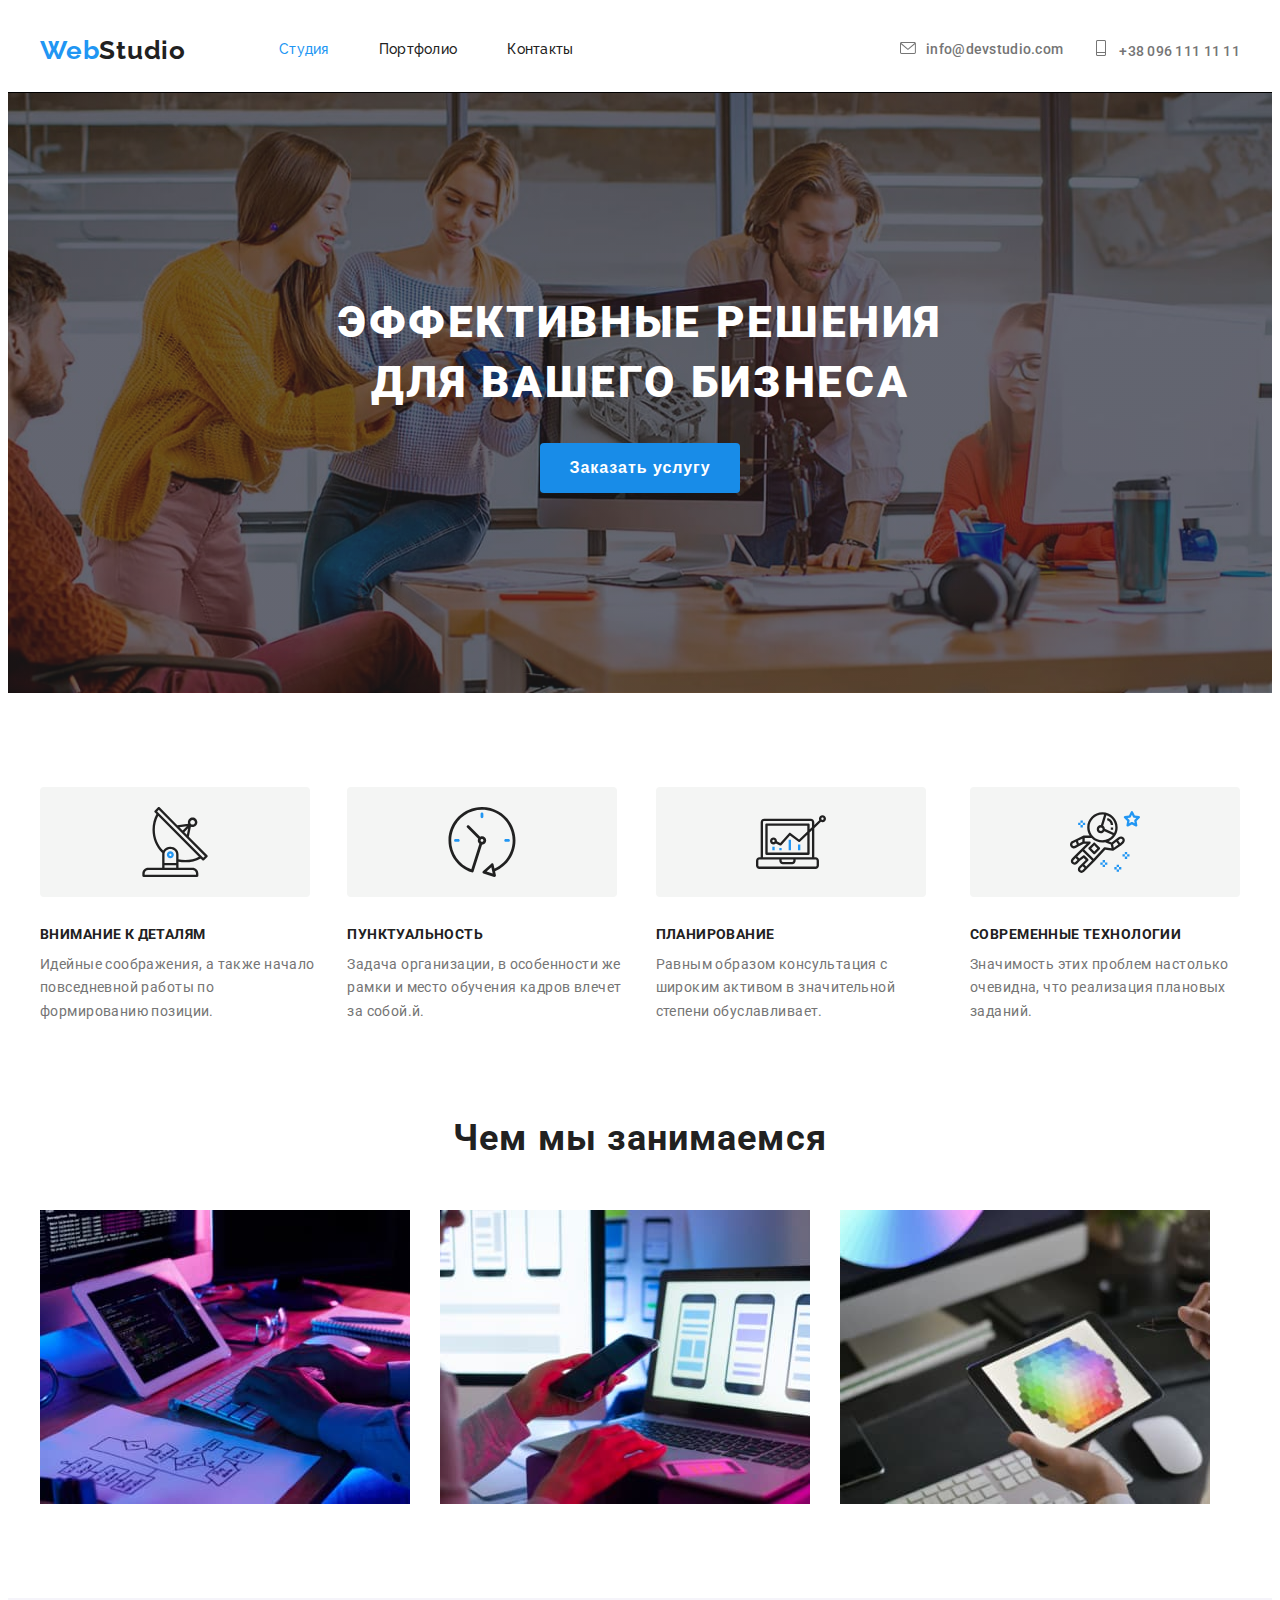
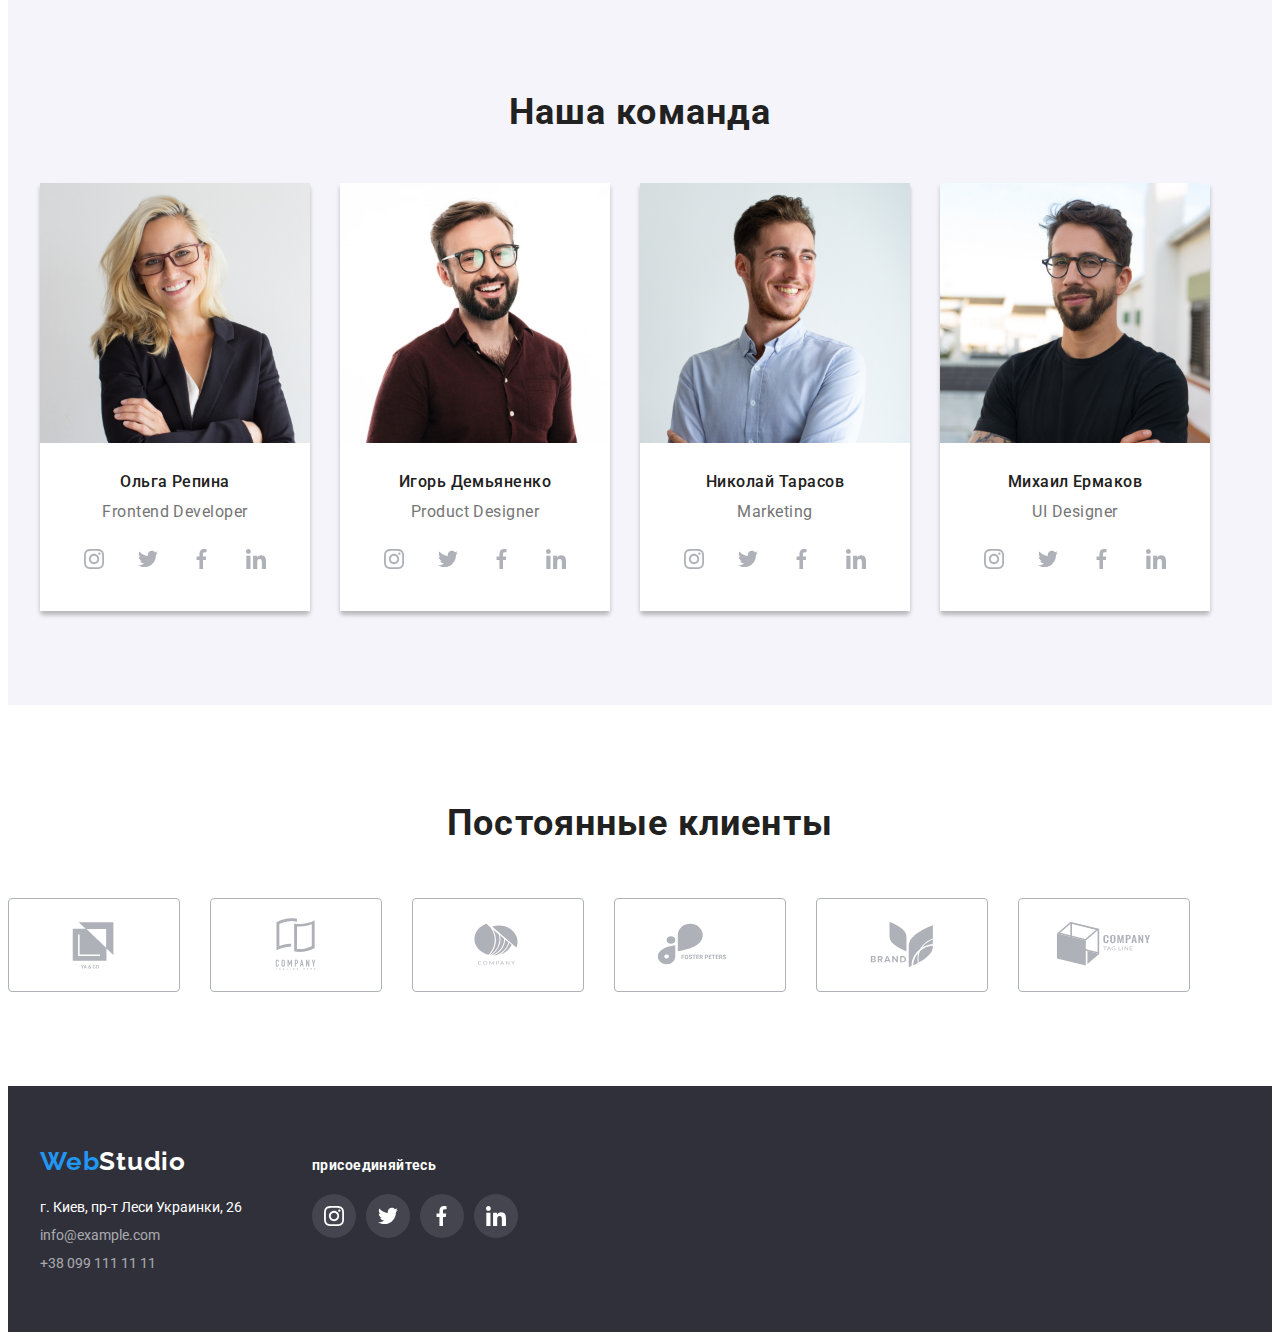
==== commit 9c5311d9: "Закончил исправления" ====
--- a/index.html
+++ b/index.html
@@ -25,11 +25,11 @@
           
             <ul class="header-list ">
               <li class="header-item ">
-                <!-- Удалил link не работает подсветка ховера и карент -->
-                <a href="./index.html" class="header-link current ">Студия</a>
+                
+                <a href="./index.html"class="header-link current">Студия</a>
               </li>
               <li class="header-item">
-                <a  href ="./portfolio.html" class="header-link link  ">Портфолио</a>
+                <a  href ="./portfolio.html" class="header-link link ">Портфолио</a>
               </li>
               <li class="header-item">
               
@@ -41,14 +41,14 @@
         <ul class="contacs">
             <li class="header-contacs">
              
-              <a class="mail-link link" href="mailto:info@devstudio.com"> 
+              <a class="mail-link link " href="mailto:info@devstudio.com"> 
                  <svg class=" mail-icon" width="16" height="12">
                 <use href="./images/sprite.svg#icon-envelope-1-1"></use> 
               </svg>info@devstudio.com</a>
                </li>
             <li class="header-contacs">
               
-                <a class="tel-link link" href="tel:+380961111111"> 
+                <a class="mail-link link " href="tel:+380961111111"> 
                   <svg class=" phone-icon" width="16" height="16">
                   <use href="./images/sprite.svg#icon-phone"></use>
                 </svg>+38 096 111 11 11</a>
@@ -392,12 +392,13 @@
         </section>
     </main>
         <!--PERFOMANCE  -->
-        <section class="perfomance">
+        <section class="section">
+         <div class="contaiher">
           <h3 class="perfomance-title">Постоянные клиенты</h3>
          <ul class="perfomance-items">
           <li class="perfomance-list">
-            <a class="perfomance-icon" href="">
-              <svg  width="170" height="92">
+            <a class="perfomance-link" href="">
+              <svg class="perfomance-icon" width="106" height="60">
                 <use href="./images/sprite.svg#icon-yako"></use>
               </svg> 
             </a>
@@ -405,24 +406,24 @@
                       
           <li class="perfomance-list">
             
-            <a class="perfomance-icon" href="">
-              <svg  width="170" height="92">
+            <a class="perfomance-link" href="">
+              <svg class="perfomance-icon"width="106" height="60">
                 <use href="./images/sprite.svg#icon-company2"></use>
               </svg>
             </a>
             
           </li>
           <li class="perfomance-list" >
-            <a class="perfomance-icon" href="">
-              <svg width="170" height="92">
+            <a class="perfomance-link" href="">
+              <svg class="perfomance-icon"width="106" height="60">
                 <use href="./images/sprite.svg#icon-company3"></use>
               </svg>
             </a>
             
           </li>
           <li class="perfomance-list">
-            <a class="perfomance-icon" href="">
-              <svg width="170" height="92">
+            <a class="perfomance-link" href="">
+              <svg class="perfomance-icon"width="106" height="60">
                 <use href="./images/sprite.svg#icon-foster-1"></use>
               </svg>
             </a>
@@ -430,22 +431,23 @@
           </li>
           <li class="perfomance-list">        
             
-            <a class="perfomance-icon" href="">
-              <svg width="170" height="92">
+            <a class="perfomance-link" href="">
+              <svg class="perfomance-icon"width="106" height="60">
                 <use href="./images/sprite.svg#icon-brand-1"></use>
               </svg> 
             </a>
            
           </li>
           <li class="perfomance-list">
-            <a class="perfomance-icon" href="">
-              <svg width="170" height="92">
+            <a class="perfomance-link" href="">
+              <svg class="perfomance-icon"width="106" height="60">
                 <use href="./images/sprite.svg#icon-compahy-tag"></use>
               </svg>
             </a>
            
           </li>
         </ul>
+      </div>
         </section>
         
       
--- a/css/styles.css
+++ b/css/styles.css
@@ -112,7 +112,6 @@
   .header-item{
           display:flex;
           align-items: center;
-          
           font-family: Raleway, sans-serif;
           font-size: 26px;
           font-weight: 700;
@@ -120,30 +119,24 @@
           letter-spacing: 0.03em;
           text-align: left;
       }    
-
-          .header-link{
+     
+        
+      .header-link  {
           padding-top: 32px;
           padding-bottom: 32px;
-          
-          }
-         .curet{
-           color:var(--accent-color) ;
-         }
-          .header-link {
           font-weight: 500;
           font-size: 14px;
           line-height: 1.14;
           letter-spacing: 0.02em;
           color: var(--title-text-color);
-          caret-color:var(--accent-color) ;
-       
-              
-      
-}
-  .header-item .link:hover,
-  .header-item .link:focus{  
-      
-     color: var(--accent-color);
+         }
+         .current{
+          color: var(--accent-color);
+           }
+ 
+         .header-link:hover,
+          .header-link:focus{  
+           color: var(--accent-color);
   }
  
   .main-header{
@@ -153,8 +146,8 @@
   
 /* .contacs{  */
  
-.header-contacs .link{
-  margin-right: 50px;  
+.mail-link{
+  /* margin-right: 50px;   */
   font-size: 14px;
       font-weight: 500;
       line-height: 1.14;
@@ -174,7 +167,9 @@
  .header-contacs{
   display: flex;
   align-items:center;
-
+}
+.header-contacs:not(:last-child){
+margin-right:30px;
 }
 .mail-icon{
  margin-right: 10px;
@@ -206,9 +201,8 @@
      
        
       .filter-button{
-       
-        
-        
+        border:transparent;
+        cursor:pointer;
         font-size: 16px;
         font-weight: 500;
         line-height: 1.62;
@@ -216,22 +210,22 @@
          min-width: 73px;
          padding: 6px 22px 6px 22px;
          border-radius: 4px;
-         border:1px solid #EEEEEE;
+        
           
   }
       
        
      
       
-      .filter-button{
-        cursor:pointer
-       }
+     
      
      .filter-button:hover,
      .filter-button:focus{
        background-color: var(--accent-color);
-       box-shadow:0px 1px 1px rgba(0,0,0,0.12), 1px 4px 6px rgba(0,0,0,0.8),
-             0px 4px 4px rgba(0,0,0,0.06)
+       color: var(--primary-white-color);
+       box-shadow:0px 3px 1px rgba(0,0,0,0.1), 0px 1px 2px rgba(0,0,0,0.8),
+       0px 2px 2px rgba(0,0,0,0.12);
+       border-radius:4px
       }
       
 
@@ -254,9 +248,9 @@
            }
            .portfolio-link:hover,
            .portfolio-link:focus{
-             box-shadow:0px 1px 1px rgba(0,0,0,0.12), 1px 4px 6px rgba(0,0,0,0.8),
-             0px 4px 4px rgba(0,0,0,0.06)
-           }
+             box-shadow:0px 1px 1px rgba(0,0,0,0.12), 1px 4px 4px rgba(0,0,0,0.06),
+             1px 4px 6px rgba(0,0,0,0.16)
+          }
         
           .cards:hover .portfolio-link,
           .cards:focus .portfolio-link{
@@ -298,6 +292,7 @@
        
       .footer-content{
         display: flex;
+        align-items:baseline;
       }
      
       .footer-logo{
@@ -310,10 +305,7 @@
       letter-spacing: 0.03em;
       color: var(--accent-color);
       }
-      .footer .logo{
-          color:  var(--accent-color);
-          text-decoration: none;
-       }
+     
           .footer-logo-link{
       
       color: var(--primary-white-color);
@@ -346,18 +338,15 @@
       .footer-link-adress:focus{
       color: var(--accent-color);
       }    
-     .footer-link-adress{
-       text-decoration: none;
-      }
+    
        
       /* FOOTER-SOCIALS */
       
    .socials-footer{
-     margin-left: 156px;
+     margin-left: 70px;
    
     }
-     
-      .socials-title{
+     .socials-title{
         
       margin-bottom: 20px;
       font-size: 14px;
@@ -367,11 +356,10 @@
       text-align: left;
       color: var(--primary-white-color);
       
-      
       } 
     
        .social-item:not(:last-child){
-        margin-right: 22px;
+        margin-right: 10px;
        }
        .social-link{
          width: 44px;
@@ -423,17 +411,18 @@
        
       }
 
-     .hero-button{
-      cursor: pointer;
-     } 
      .hero-button:hover,   
      .hero-button:focus{
       background-color: var(--accent-color);
      }
      .hero-button{
+      display: block;
+
+      cursor: pointer;
       width: 200px;
       height: 50px;
-      border-radius: 4px;
+      border-radius:4px;
+      border:transparent;
       font-size: 16px;
       font-weight: 700;
       line-height: 1.85;
@@ -441,14 +430,10 @@
       text-align: center;
       background-color:#188CE8;
       color: var(--primary-white-color);
-      }
-      .hero-button{
-          display: block;
-          margin-left: auto;
-          margin-right: auto;
-         
-      }
-
+      margin-left: auto;
+      margin-right: auto;
+      }
+  
       
 
       /* FEATURE */
@@ -461,11 +446,13 @@
       justify-content: center;
       align-items:center;
       margin-bottom: 30px;
+      width:270px ;
+      height: 110px;
+      background-color: #f4f5f4;
+       border-radius: 4px;
     }
-   
-   
-   
-    .feature-item:not(:last-child){
+
+   .feature-item:not(:last-child){
          margin-right: 30px; 
        
      }
@@ -491,12 +478,7 @@
       text-transform: uppercase;
       margin-bottom: 10px;
       }
-     .feature-pic{
-      width:270px ;
-      height: 110px;
-       background-color: #f4f5f4;
-       border-radius: 4px;
-     }
+    
       .feature-text{
       color: var(--secondary-color);
       font-size: 14px;
@@ -588,7 +570,8 @@
         align-items:center;
         padding-top: 30px;
         padding-bottom: 30px;
-        background-color: #F5F4FA;
+        background-color: white;
+        text-align: center;
       }
       .socials-list{
        justify-content: center;
@@ -606,16 +589,17 @@
       }
      
       .socials-item:not(:last-child){
-       margin-right: 22px;
+       margin-right: 10px;
       }
       .socials-link{
+       color:#AFB1B8;
         width: 44px;
         height: 44px;
         display: flex;
         align-items:center;
         justify-content:center;
          border-radius:50% ; 
-         background-color: #FFFFFF
+         /* background-color: #FFFFFF */
     
 
       }
@@ -623,21 +607,16 @@
       .socials-link:hover,
       .socials-link:focus{
         background-color: var(--accent-color);
+        color:white;
       }
       .socials-icon{
-        fill: #AFB1B8;
-        }
-        .socials-icon:hover,
-        .socials-icon:focus{
-          fill: #FFFFFF;
+        fill: currentColor;
         }
      
      
  .perfomance-items{
   display: flex;
-  justify-content:center;
-  margin-bottom: 88px;
- 
+  
 }
 .perfomance-title{
 
@@ -648,19 +627,33 @@
 letter-spacing: 0.03em;
 text-align: center;
 }
-.perfomance-list:not(:last-child){
+.perfomance-list:not(:first-child){
   margin-left: 30px;
   border-radius:4px;
  }
-.perfomance-list:hover,
-.perfomance-list:focus{
-  outline: 1px solid var(--accent-color)
-}
-.perfomance-icon:hover,
-.perfomance-icon:focus{
+
+.perfomance-link:hover,
+.perfomance-link:focus{
  fill:var(--accent-color) 
 
   }
+
+  .perfomance-link{
+ display: flex;
+width: 170px;
+height: 92px;
+align-items:center;
+justify-content: center;
+border-radius:4px;
+color: #AFB1B8;
+ border:1px solid #AFB1B8
+}
+.perfomance-link:hover,
+.perfomance-link:focus{
+  border-color: var(--accent-color);
+  color:var(--accent-color);
+}
+
 .perfomance-icon{
-fill: #AFB1B8;
-}
+  fill: currentColor;
+}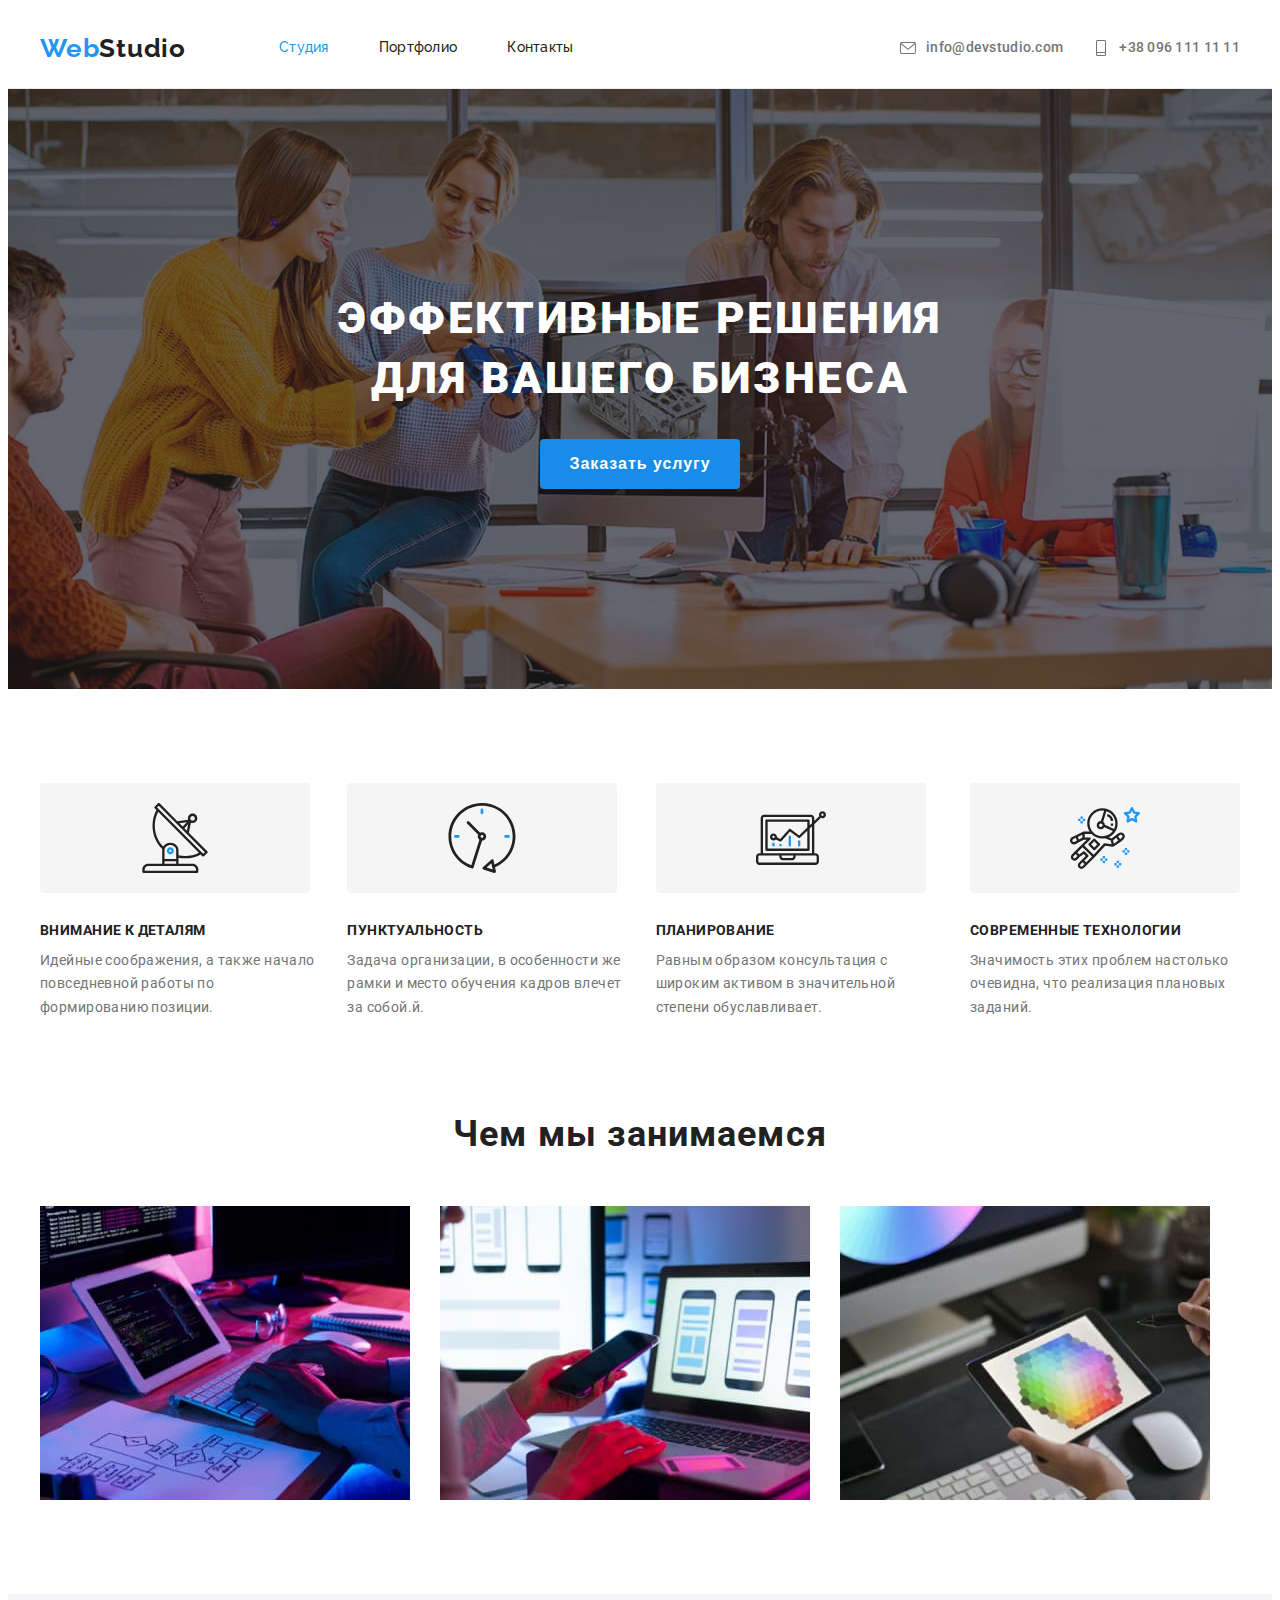
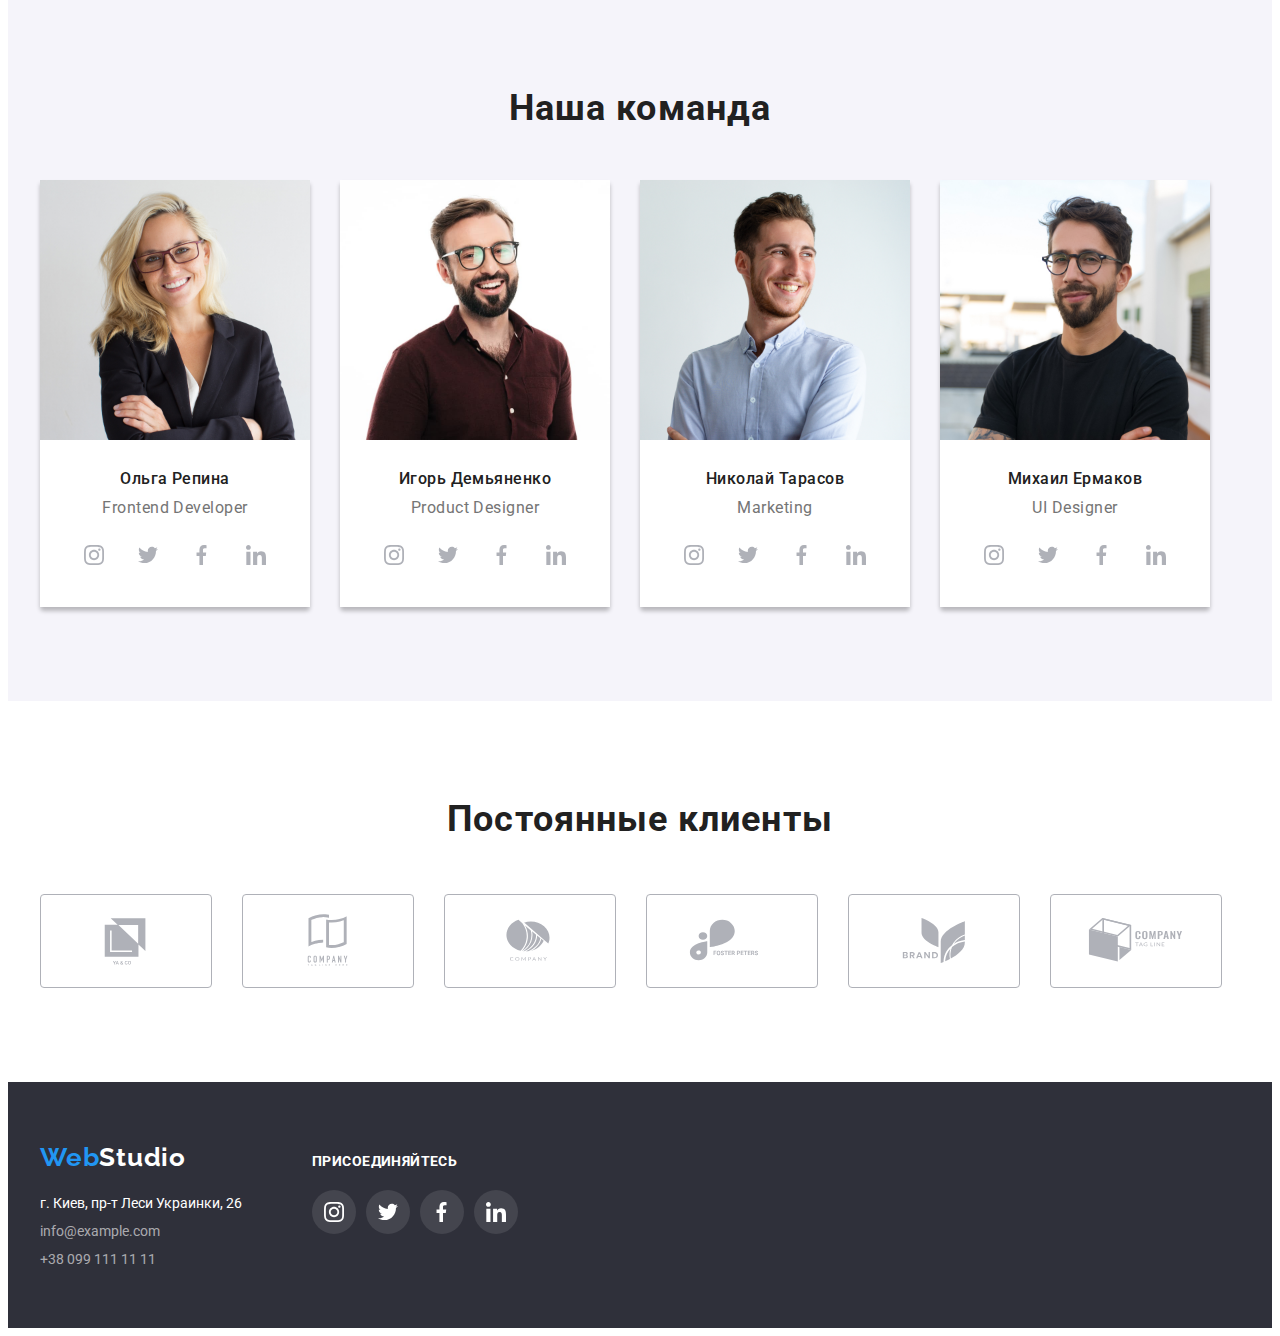
==== commit 360de81b: "закончил" ====
--- a/index.html
+++ b/index.html
@@ -390,10 +390,10 @@
 
         </div>
         </section>
-    </main>
+    
         <!--PERFOMANCE  -->
         <section class="section">
-         <div class="contaiher">
+         <div class="container">
           <h3 class="perfomance-title">Постоянные клиенты</h3>
          <ul class="perfomance-items">
           <li class="perfomance-list">
@@ -449,15 +449,14 @@
         </ul>
       </div>
         </section>
-        
+      </main>
       
     <!--footer-->
          
         <footer class="footer">
-          <div class="container">
-         <div class="footer-content">
-            <div> 
-          <div class="logo-studio">
+          <div class=" container footer-content">
+          <div>
+            <div class="logo-studio">
           <a lang="en" class="footer-logo link " href="">Web<span class="footer-logo-link">Studio</span></a>
          </div>
          <address>
--- a/css/styles.css
+++ b/css/styles.css
@@ -57,7 +57,7 @@
 
 
 .header{
- border-bottom: 1px solid #000;
+ border-bottom: 1px solid #ECECEC;
 }  
 
 
@@ -75,8 +75,10 @@
 }
 
        
- 
- 
+/*  
+ .main-header{
+   border:1px solid #ECECEC
+ } */
      
 
 .header-logo{
@@ -147,12 +149,13 @@
 /* .contacs{  */
  
 .mail-link{
-  /* margin-right: 50px;   */
-  font-size: 14px;
-      font-weight: 500;
-      line-height: 1.14;
-      letter-spacing: 0.02em;
-     color: var(--secondary-color);
+   display: flex;
+   align-items:center;
+   font-size: 14px;
+   font-weight: 500;
+   line-height: 1.14;
+   letter-spacing: 0.02em;
+    color: var(--secondary-color);
      padding-top: 32px;
      padding-bottom: 32px;
   }
@@ -231,13 +234,15 @@
 
 
           .portfolio {                
-          display: flex;
+          margin-left:-30px;
+         margin-top: -30px; 
+         display: flex;
          flex-wrap: wrap;
-         margin-left:-30px;
-         margin-top: -30px;  
           }
-           .portfolio-items{
-
+          
+         
+          .portfolio-items{
+          
             flex-basis:calc(100% / 3 -30px);
             margin-left:30px;
             margin-top: 30px;  
@@ -347,10 +352,10 @@
    
     }
      .socials-title{
-        
+       text-transform:uppercase; 
       margin-bottom: 20px;
       font-size: 14px;
-      font-weight: 700;
+      font-weight: bold;
       line-height: 1.14;
       letter-spacing: 0.03em;
       text-align: left;
@@ -544,6 +549,8 @@
         }  
 
         .team-items> .team-img{    
+          /* overflow:hidden;  */
+          
           box-shadow: 0px 4px 4px 0px #00000040;
           
         
@@ -581,20 +588,15 @@
       .socials-item{
         width: 44px;
         height: 44px;
-        display: flex;
-        align-items:center;
-        justify-content:center;
-         border-radius:50% ; 
-         background-color: #FFFFFF
-      }
+       }
      
       .socials-item:not(:last-child){
        margin-right: 10px;
       }
       .socials-link{
        color:#AFB1B8;
-        width: 44px;
-        height: 44px;
+        width: 100%;
+        height: 100%;
         display: flex;
         align-items:center;
         justify-content:center;
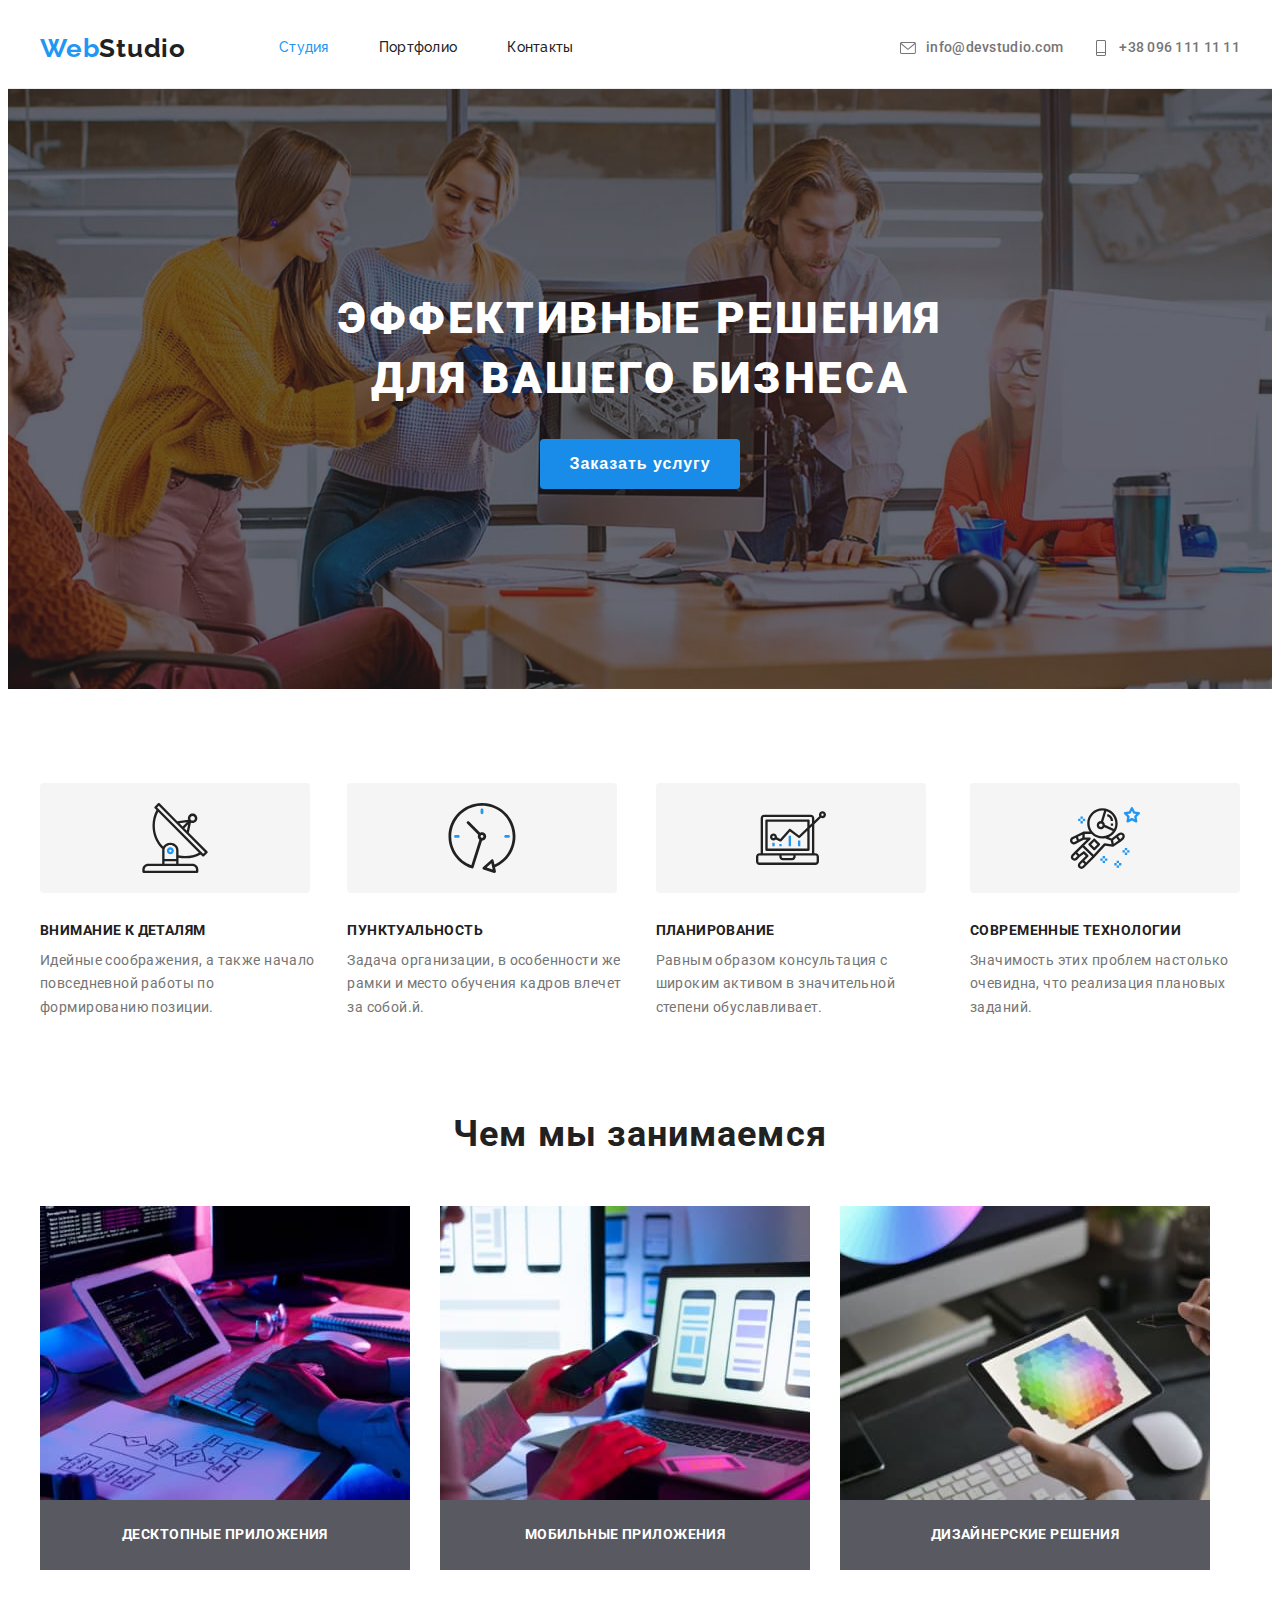
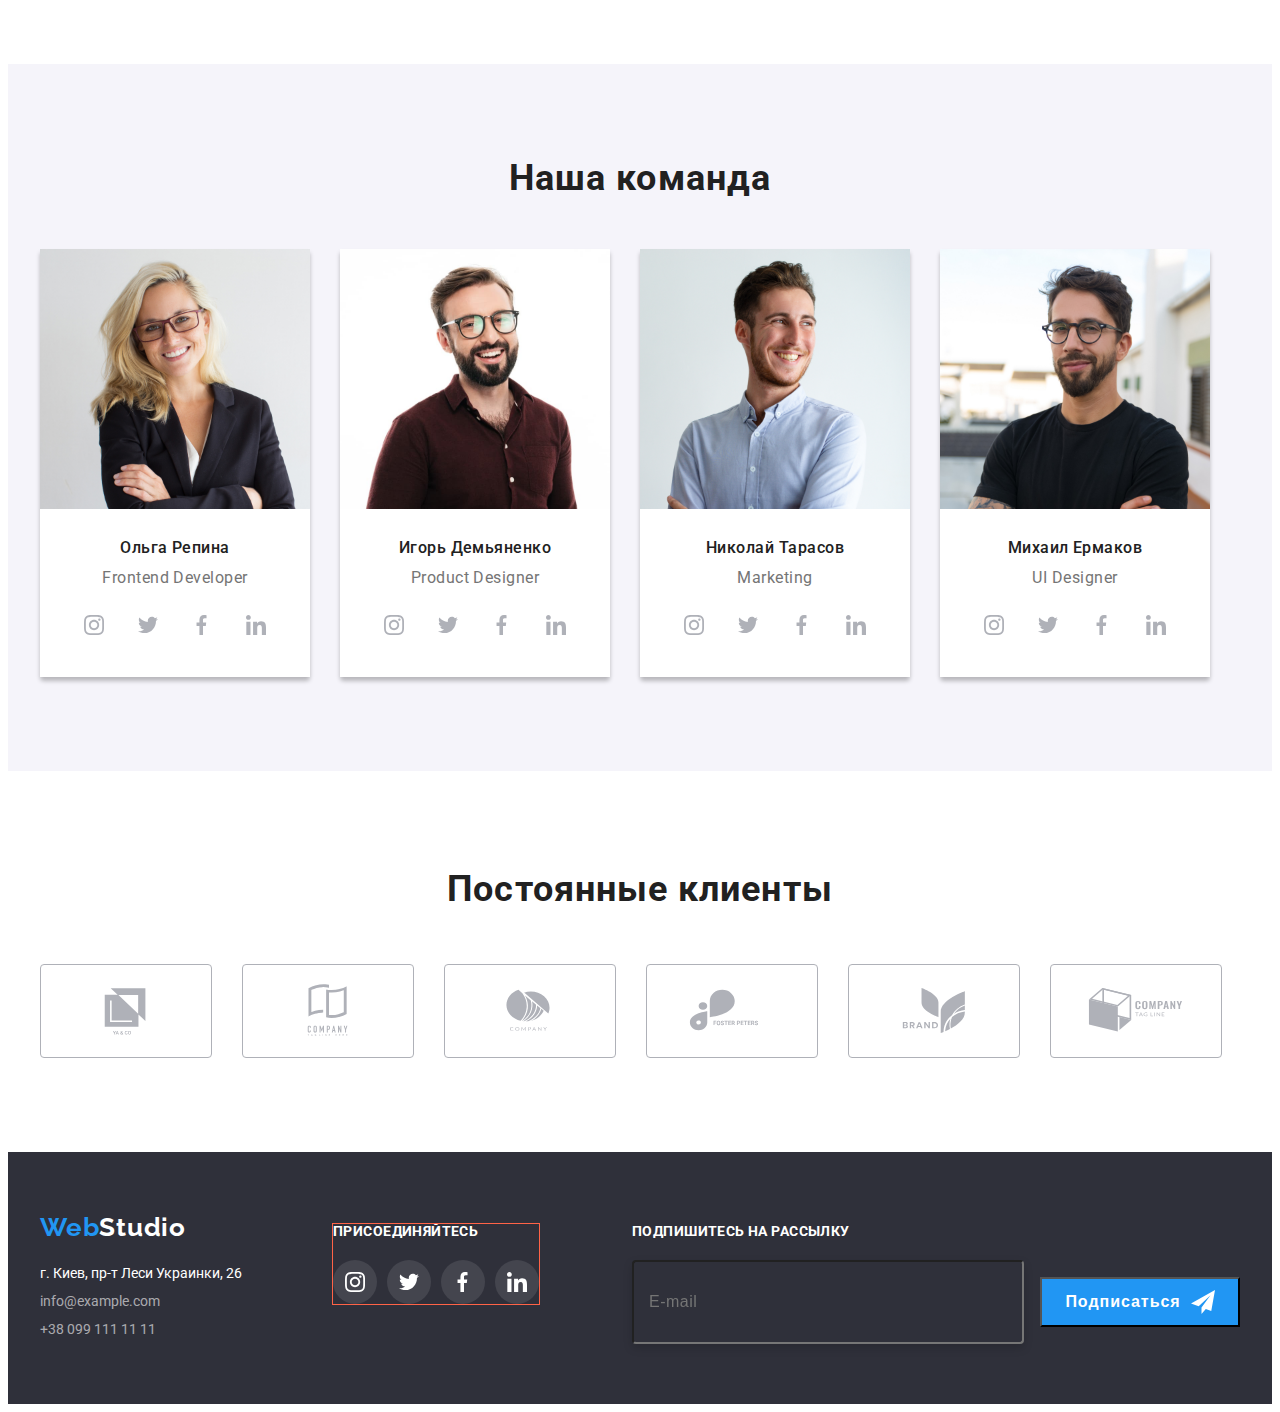
==== commit 7a769124: "test" ====
--- a/index.html
+++ b/index.html
@@ -63,12 +63,13 @@
         
         <section class="section-hero">
           <div class="container">
+           
           <h1 class="hero-title">
               Эффективные решения<br />
               для вашего бизнеса
             </h1>
             
-            <button class="hero-button" type="button">Заказать услугу</button>
+            <button class="hero-button" type="button" data-modal-open>Заказать услугу</button>
             
           </div>
         </section>
@@ -147,6 +148,7 @@
                 width="370"
                 height="294"
               />
+              <h3 class="works-subtitle">Десктопные приложения</h3>
               </li>
              
             
@@ -157,6 +159,7 @@
                 width="370"
                 height="294"
               />
+                <h3 class="works-subtitle">Мобильные приложения</h3>
             </li>
             <li class="works-item">
               <img class="img-works"
@@ -165,6 +168,7 @@
                 width="370"
                 height="294"
               />
+                <h3 class="works-subtitle">Дизайнерские решения</h3>
             </li>
           </ul>
         </div>
@@ -175,6 +179,7 @@
 
         <section class="section section-team">
           <div class="container">
+           
            <h2 class="team-title">Наша команда</h2> 
           <ul class="team-items">
             
@@ -455,7 +460,7 @@
          
         <footer class="footer">
           <div class=" container footer-content">
-          <div>
+          <div class="footer-logo-studio">
             <div class="logo-studio">
           <a lang="en" class="footer-logo link " href="">Web<span class="footer-logo-link">Studio</span></a>
          </div>
@@ -515,11 +520,41 @@
             </li>
            
           </ul>
-         </div>
-        </div>
-        </div>
-       </footer>
+        </div>
+
+        <!-- FOOTER-FORM -->
       
+   <form action="#" class="footer-form">
+       <div class="footer-deck">
+     <p class="footer-form-title">Подпишитесь на рассылку</p>
+   
+       <label for="email"></label>
+       <input type="email" id="email" name="email" class="footer-input"  placeholder="E-mail" required >
+       <button type="submit" class="button-footer">Подписаться <svg class="button-icon" width="24" height="24">
+         <use href="images/sprite.svg#icon-icon-pigeon"></use>
+       </svg></button>
+     </div>
+   </form>
+  </div>
+  </footer>
+
+       <!-- --------modal-------- -->
+       
+   <div class="backdrop is-hidden"data-modal >
+        <div class="modal">
+          
+          <button class="button-open" type="button"  data-modal-close>
+            <svg class="modal-icon">
+              <use href="../images/sprite.svg#icon-phone"></use>
+            </svg>
+          </button>
+        </div>
+
+   
+
+        
+        <script src="./js/modal.js"></script>
+
       
 </body>
 </html>--- a/css/styles.css
+++ b/css/styles.css
@@ -1,29 +1,24 @@
-
- :root{
+:root {
   /* --primary-text-color:rgba 0,0,0,0.8; */
-  --title-text-color:#212121;
-  --accent-color: #2196F3;
+  --title-text-color: #212121;
+  --accent-color: #2196f3;
   --secondary-color: #757575;
-  
-  --primary-white-color:#FFFFFF;
-
-}
-
-
-
-body{
- 
-  background-color:#FFFFFF;
-  color:var(--title-text-color);
+
+  --primary-white-color: #ffffff;
+  --timing-function: cubic-bezier(0.4, 0, 0.2, 1);
+}
+
+body {
+  background-color: #ffffff;
+  color: var(--title-text-color);
   font-family: Roboto, sans-serif;
-  
-}
-
-a{
-  text-decoration: none; 
-}
-li{
-  list-style: none;       
+}
+
+a {
+  text-decoration: none;
+}
+li {
+  list-style: none;
 }
 h1,
 h2,
@@ -31,631 +26,1234 @@
 h4,
 h5,
 h6,
-p{
+p {
   margin-top: 0;
-  margin-bottom: 0
-}
-ul{
-list-style: none;   
-margin-top: 0;
   margin-bottom: 0;
-  padding-left: 0;         
+}
+ul {
+  list-style: none;
+  margin-top: 0;
+  margin-bottom: 0;
+  padding-left: 0;
+}
+img {
+  display: block;
+  max-width: 100%;
+  height: auto;
+}
+
+.section {
+  /* padding-top: 0; */
+  padding-top: 94px;
+  padding-bottom: 94px;
+}
+
+.header {
+  border-bottom: 1px solid #ececec;
+}
+
+.container {
+  width: 1200px;
+  padding-left: 15px;
+  padding-right: 15px;
+  margin-left: auto;
+  margin-right: auto;
+}
+
+.header-logo {
+  display: flex;
+
+  color: var(--accent-color);
+  font-family: Raleway, sans-serif;
+  font-size: 26px;
+  font-weight: 700;
+  line-height: 1.19;
+  letter-spacing: 0.03em;
+  margin-right: 93px;
+}
+
+.header-logo-link {
+  color: var(--title-text-color);
+}
+.header-items {
+  display: flex;
+  align-items: center;
+}
+.current::after {
+  content: "";
+  position: absolute;
+  left: 0;
+  bottom: 0;
+
+  width: 100%;
+  height: 4px;
+  background-color: var(--accent-color);
+  /* opacity: 0; */
+  transition: transform 1000ms var(--timing-function);
+  transform: scaleX(0);
+}
+.header-link:hover::after {
+  /* opacity: 1; */
+  transform: scaleX(1);
+}
+
+.header-list {
+  display: flex;
+}
+
+.header-item:not(:last-child) {
+  margin-right: 50px;
+}
+
+.header-item {
+  display: flex;
+  align-items: center;
+  font-family: Raleway, sans-serif;
+  font-size: 26px;
+  font-weight: 700;
+  line-height: 1.19;
+  letter-spacing: 0.03em;
+  text-align: left;
+}
+
+.header-link {
+  position: relative;
+  padding-top: 32px;
+  padding-bottom: 32px;
+  font-weight: 500;
+  font-size: 14px;
+  line-height: 1.14;
+  letter-spacing: 0.02em;
+  color: var(--title-text-color);
+  transition: color 250ms var(--timing-function);
+}
+.current {
+  color: var(--accent-color);
+}
+
+.header-link:hover,
+.header-link:focus {
+  color: var(--accent-color);
+}
+
+.main-header {
+  display: flex;
+  align-items: center;
+}
+
+/* .contacs  */
+
+.mail-link {
+  display: flex;
+  align-items: center;
+  font-size: 14px;
+  font-weight: 500;
+  line-height: 1.14;
+  letter-spacing: 0.02em;
+  color: var(--secondary-color);
+  padding-top: 32px;
+  padding-bottom: 32px;
+}
+.header-contacs .link:hover,
+.header-contacs .link:focus {
+  color: var(--accent-color);
+}
+.contacs {
+  margin-left: auto;
+  display: flex;
+}
+.header-contacs {
+  display: flex;
+  align-items: center;
+}
+.header-contacs:not(:last-child) {
+  margin-right: 30px;
+}
+.mail-icon {
+  margin-right: 10px;
+  fill: currentColor;
+}
+.phone-icon {
+  margin-right: 10px;
+  fill: currentColor;
+}
+
+/* PORTFOLIO */
+
+.filter-list {
+  margin-bottom: 50px;
+  justify-content: center;
+  display: flex;
+  color: var(title-text-color);
+}
+
+.filter-item:not(:last-child) {
+  margin-right: 8px;
+}
+
+.filter-button {
+  border: transparent;
+  cursor: pointer;
+  font-size: 16px;
+  font-weight: 500;
+  line-height: 1.62;
+  letter-spacing: 0.03em;
+  min-width: 73px;
+  padding: 6px 22px 6px 22px;
+  border-radius: 4px;
+}
+
+.filter-button:hover,
+.filter-button:focus {
+  background-color: var(--accent-color);
+  color: var(--primary-white-color);
+  box-shadow: 0px 3px 1px rgba(0, 0, 0, 0.1), 0px 1px 2px rgba(0, 0, 0, 0.8),
+    0px 2px 2px rgba(0, 0, 0, 0.12);
+  border-radius: 4px;
+}
+
+.portfolio {
+  margin-left: -30px;
+  margin-top: -30px;
+  display: flex;
+  flex-wrap: wrap;
+}
+
+.portfolio-items {
+  flex-basis: calc(100% / 3 -30px);
+  margin-left: 30px;
+  margin-top: 30px;
+}
+.portfolio-link {
+  display: block;
+  text-decoration: none;
+}
+.portfolio-link:hover,
+.portfolio-link:focus {
+  box-shadow: 0px 1px 1px rgba(0, 0, 0, 0.12), 1px 4px 4px rgba(0, 0, 0, 0.06),
+    1px 4px 6px rgba(0, 0, 0, 0.16);
+}
+
+.cards:hover .portfolio-link,
+.cards:focus .portfolio-link {
+  color: rgba(47, 48, 50, 0.4), rgba(47, 48, 50, 0.4);
+}
+.cards-thumb {
+  position: relative;
+}
+.cards-thumb:hover .cards-text {
+  display: block;
+}
+.cards-text {
+  position: absolute;
+  padding: 10px;
+  display: block;
+  width: 100%;
+  height: 100%;
+  top: 50%;
+  left: 50%;
+  transform: translate(-50%, -50%);
+  color: var(--title-text-color);
+  background-color: rgba(33, 150, 243, 0.9);
+  font-family: Roboto;
+  font-weight: 400;
+  font-size: 18px;
+  line-height: 1.55;
+  list-style: none;
+  /* or 156% */
+  display: none;
+  letter-spacing: 0.03em;
+  /* transform: translateX(-100%); */
+  /* opacity: 0;
+  transition: opacity 1000ms linear; */
+}
+.portfolio-overlay {
+  position: absolute;
+  width: 100%;
+  height: 100%;
+  top: 0;
+  left: 0;
+  transform: translateY(100%);
+  transition: transform 1000ms linear;
+}
+.cards:hover .portfolio-overlay {
+  transform: translateY(0%);
+}
+.cards:hover .cards-text {
+  /* opacity: 1;
+  top: 0%; */
+}
+.portfolio-title {
+  color: var(--title-text-color);
+  font-weight: 700;
+  font-size: 18px;
+  line-height: 2;
+  letter-spacing: 0.06;
+}
+.portfolio-text {
+  margin-top: 4px;
+  color: var(--secondary-color);
+  font-size: 16px;
+  line-height: 1.87;
+  letter-spacing: 0.03em;
+}
+
+/* CARDS         */
+
+.portfolio-content {
+  padding: 20px 24px 20px 24px;
+}
+
+/*FOOTER   */
+
+.footer {
+  background-color: #2f303a;
+  padding-top: 60px;
+  padding-bottom: 60px;
+}
+
+.footer-content {
+  display: flex;
+  align-items: baseline;
+}
+.footer-wrapper {
+  flex-grow: 1;
+}
+
+.footer-logo {
+  display: block;
+  margin-bottom: 20px;
+  font-family: Raleway, sans-serif;
+  font-size: 26px;
+  font-weight: 700;
+  line-height: 1.19;
+  letter-spacing: 0.03em;
+  color: var(--accent-color);
+}
+
+.footer-logo-link {
+  color: var(--primary-white-color);
+}
+.footer-link-adress {
+  color: var(--primary-white-color);
+  font-size: 14px;
+  line-height: 1.17;
+  font-style: normal;
+}
+
+.footer-item .link {
+  color: rgba(255, 255, 255, 0.6);
+  font-size: 14px;
+  line-height: 1.17;
+  font-style: normal;
+}
+.footer-item:not(:last-child) {
+  margin-bottom: 9px;
+}
+
+.footer-link:hover,
+.footer-link:focus {
+  color: var(--accent-color);
+}
+
+.footer-link-adress:hover,
+.footer-link-adress:focus {
+  color: var(--accent-color);
+}
+
+/* FOOTER-SOCIALS */
+
+.socials-footer {
+  margin-left: 70px;
+}
+.wrap-socials {
+  position: relative;
+}
+.socials-title {
+  text-transform: uppercase;
+  margin-bottom: 20px;
+  font-size: 14px;
+  font-weight: bold;
+  line-height: 1.14;
+  letter-spacing: 0.03em;
+  text-align: left;
+  color: var(--primary-white-color);
+}
+
+.social-item:not(:last-child) {
+  margin-right: 10px;
+}
+.social-link {
+  width: 44px;
+  height: 44px;
+  display: flex;
+  align-items: center;
+  justify-content: center;
+  border-radius: 50%;
+  background-color: rgba(255, 255, 255, 0.1);
+  /* color: #000; */
+  transition: color 250ms var(--timing-function),
+    background-color 250ms var(--timing-function);
+}
+.social-link:hover,
+.social-link:focus {
+  background-color: var(--accent-color);
+}
+.social-icon {
+  fill: #ffffff;
+}
+
+/* HERO */
+.section-hero {
+  background-color: #2f303a;
+  padding-top: 200px;
+  padding-bottom: 200px;
+  background-image: linear-gradient(
+      rgba(47, 48, 50, 0.4),
+      rgba(47, 48, 50, 0.4)
+    ),
+    url(../images/team/hero-team.jpg);
+  background-repeat: no-repeat;
+  background-position: center;
+  background-size: cover;
+}
+
+.hero-title {
+  font-size: 44px;
+  font-weight: 900;
+  line-height: 1.36;
+  letter-spacing: 0.06em;
+  text-align: center;
+  color: var(--primary-white-color);
+  text-transform: uppercase;
+  margin-bottom: 30px;
+}
+
+.hero-button:hover,
+.hero-button:focus {
+  background-color: var(--accent-color);
+}
+.hero-button {
+  display: block;
+
+  cursor: pointer;
+  width: 200px;
+  height: 50px;
+  border-radius: 4px;
+  border: transparent;
+  font-size: 16px;
+  font-weight: 700;
+  line-height: 1.85;
+  letter-spacing: 0.06em;
+  text-align: center;
+  background-color: #188ce8;
+  color: var(--primary-white-color);
+  margin-left: auto;
+  margin-right: auto;
+}
+
+/* FEATURE */
+
+.feature {
+  display: flex;
+}
+.feature-pic {
+  display: flex;
+  justify-content: center;
+  align-items: center;
+  margin-bottom: 30px;
+  width: 270px;
+  height: 110px;
+  background-color: #f4f5f4;
+  border-radius: 4px;
+}
+
+.feature-item:not(:last-child) {
+  margin-right: 30px;
+}
+
+.visually-hidden {
+  position: absolute;
+  clip: rect(0 0 0 0);
+  width: 1px;
+  height: 1px;
+  margin: -1px;
+}
+.visually-hidden {
+  display: flex;
+  align-items: flex-end;
+}
+
+.feature-title {
+  color: var(title-text-color);
+  font-size: 14px;
+  font-weight: 700;
+  line-height: 1.14;
+  letter-spacing: 0.03em;
+  text-transform: uppercase;
+  margin-bottom: 10px;
+}
+
+.feature-text {
+  color: var(--secondary-color);
+  font-size: 14px;
+  line-height: 1.7;
+  letter-spacing: 0.03em;
+}
+
+/* WORKS */
+.works-section {
+  padding-top: 0;
+}
+.works-title {
+  margin-bottom: 50px;
+  font-size: 36px;
+  font-weight: 700;
+  line-height: 1.16;
+  letter-spacing: 0.03em;
+  text-align: center;
+  color: var(--title-text-color);
+}
+.works-list {
+  display: flex;
+}
+
+.works-item {
+  width: 370px;
+}
+.works-item:not(:last-child) {
+  margin-right: 30px;
+}
+.works-subtitle {
+  padding: 27px;
+  color: var(--primary-white-color);
+  background-color: rgba(47, 48, 58, 0.8);
+  font-family: Roboto;
+  font-weight: 700;
+  font-size: 14px;
+  line-height: 1.14;
+  text-align: center;
+  letter-spacing: 0.03em;
+  text-transform: uppercase;
+}
+
+/* TEAM */
+.section-team {
+  background-color: #f5f4fa;
+}
+.team-title {
+  margin-bottom: 50px;
+  font-size: 36px;
+  font-weight: 700;
+  line-height: 1.16;
+  letter-spacing: 0.03em;
+  text-align: center;
+}
+
+.team-items {
+  display: flex;
+  margin-left: -30px;
+}
+.team-items > .team-img {
+  flex-basis: calc(100% / 4 -30px);
+  margin-left: 30px;
+  border-bottom-left-radius: 4px;
+  border-bottom-right-radius: 4px;
+  background-color: #ffffff;
+}
+
+.team-items > .team-img {
+  /* overflow:hidden;  */
+
+  box-shadow: 0px 4px 4px 0px #00000040;
+}
+.present-team {
+  font-size: 16px;
+  font-weight: 500;
+  line-height: 1.18;
+  letter-spacing: 0.03em;
+  color: var(--title-text-color);
+}
+
+.team-text {
+  font-size: 16px;
+  font-weight: 400;
+  line-height: 19px;
+  letter-spacing: 0.03em;
+  color: var(--secondary-color);
+  margin-top: 10px;
+  margin-bottom: 16px;
+}
+.card-thumb {
+  align-items: center;
+  padding-top: 30px;
+  padding-bottom: 30px;
+  background-color: white;
+  text-align: center;
+}
+.socials-list {
+  justify-content: center;
+  display: flex;
+}
+.socials-item {
+  width: 44px;
+  height: 44px;
+}
+
+.socials-item:not(:last-child) {
+  margin-right: 10px;
+}
+.socials-link {
+  color: #afb1b8;
+  width: 100%;
+  height: 100%;
+  display: flex;
+  align-items: center;
+  justify-content: center;
+  border-radius: 50%;
+  /* background-color: #FFFFFF */
+  transition: background-color 2000ms var(--timing-function),
+    color 2500ms var(--timing-function);
+}
+
+.socials-link:hover,
+.socials-link:focus {
+  background-color: var(--accent-color);
+  color: white;
+}
+.socials-icon {
+  fill: currentColor;
+}
+
+.perfomance-items {
+  display: flex;
+}
+.perfomance-title {
+  margin-bottom: 50px;
+  font-size: 36px;
+  font-weight: 700;
+  line-height: 1.36;
+  letter-spacing: 0.03em;
+  text-align: center;
+}
+.perfomance-list:not(:first-child) {
+  margin-left: 30px;
+  border-radius: 4px;
+}
+
+.perfomance-link:hover,
+.perfomance-link:focus {
+  fill: var(--accent-color);
+}
+
+.perfomance-link {
+  display: flex;
+  width: 170px;
+  height: 92px;
+  align-items: center;
+  justify-content: center;
+  border-radius: 4px;
+  color: #afb1b8;
+  border: 1px solid #afb1b8;
+  transition: color 250ms var(--timing-function),
+    border-color 250ms var(--timing-function);
+}
+.perfomance-link:hover,
+.perfomance-link:focus {
+  border-color: var(--accent-color);
+  color: var(--accent-color);
+}
+
+.perfomance-icon {
+  fill: currentColor;
+}
+
+/* ----------modal------------------ */
+.backdrop {
+  position: fixed;
+  height: 100vh;
+  width: 100vw;
+  transition: opacity 250ms, visibility 250ms;
+  box-shadow: 0px 1px 1px rgba(0, 0, 0, 0.12), 0px 4px 4px rgba(0, 0, 0, 0.6),
+    1px 4px 6px rgba(0, 0, 0, 0.16);
+  top: 0;
+  display: flex;
+  align-items: center;
+  justify-content: center;
+}
+.modal {
+  position: absolute;
+  background-color: var(--primary-white-color);
+  width: 528px;
+  min-height: 581px;
+  box-shadow: 0px 1px 3px rgba(0, 0, 0, 0.12), 0px 1px 1px rgba(0, 0, 0, 0.14),
+    0px 2px 1px rgba(0, 0, 0, 0.2);
+  border-radius: 4px;
+  left: 50%;
+  top: 50%;
+  transform: translate(-50%, -50%);
+  transition: transform 250ms var(--timing-function);
+}
+.button-open {
+  width: 30px;
+  height: 30px;
+  border: 1px solid rgba(0, 0, 0, 0.1);
+  border-radius: 50%;
+  position: absolute;
+  top: 8px;
+  right: 8px;
+  background-color: var(--primary-white-color);
+}
+.modal-icon {
+  width: 11px;
+  height: 11px;
+  fill: #000000;
+  cursor: pointer;
+}
+
+.backdrop.is-hidden {
+  opacity: 0;
+  visibility: hidden;
+  pointer-events: none;
+}
+.backdrop.is-hidden .modal {
+  transform: translate(-50% -50%) scale(0.9);
+}
+
+/* -------------test----------- */
+
+.contain {
+  width: 700px;
+  height: 1200px;
+  position: relative;
+  /* display: flex; */
+
+  margin: 0 auto;
+
+  outline: 1px solid yellow;
+}
+.wrapper {
+  margin: 0 auto;
+  height: 2500px;
+  outline: 1px solid thistle;
+}
+.green-wrap {
+  position: absolute;
+  width: 180px;
+}
+.box {
+  font-family: sans-serif;
+  color: #000;
+  display: flex;
+  align-items: center;
+  justify-content: center;
+  font-size: 20px;
+  width: 140px;
+  height: 140px;
+}
+.rotare {
+  background-color: red;
+  color: #fff;
+  transform: translateY(-50%);
+
+  transition-property: transform;
+  transition-duration: 500ms;
+  /* Заменям все на  */
+  transition: transform 500ms linear,
+    background-color 500ms cubic-bezier(0.075, 0.82, 0.165, 1);
+}
+
+.rotare:hover {
+  transform: rotate(44deg);
+  background-color: skyblue;
+}
+.rotare {
+  background-color: chartreuse;
+  animation: rotare-box 500ms linear;
+}
+.scale {
+  background-color: blanchedalmond;
+  transform: scale(1.5);
+}
+.skill {
+  background-color: gray;
+
+  animation: animate125 3000ms infinite 1000ms;
+}
+.skill::before {
+  content: "scale(1.25)";
+}
+.box.green {
+  width: 120px;
+  height: 120px;
+  position: absolute;
+  background-color: green;
+}
+.box.red {
+  top: 0;
+  position: sticky;
+  width: 120px;
+  height: 100px;
+  background-color: red;
+  top: 40px;
+  left: 0;
+}
+.box.blue {
+  width: 80px;
+  height: 80px;
+  background-color: blue;
+}
+.button-clos {
+  position: absolute;
+  left: 50%;
+  top: 50%;
+  transform: translate(-50%, -50%);
+  cursor: pointer;
+}
+
+.content {
+  padding: 50px;
+}
+
+.content-circle {
+  width: 100px;
+  height: 100px;
+  position: relative;
+  background-color: #2196f3;
+  border-radius: 50%;
+  left: 0;
+  animation-name: white-circle;
+  animation-duration: 2000ms;
+  animation-timing-function: cubic-bezier(0.165, 0.84, 0.44, 1);
+  animation-iteration-count: infinite;
+  /* animation-direction: alternate; */
+
+  /* краткая запись */
+  animation: white-circle, 2000ms, linear, infinite, alternate;
+}
+@keyframes white-circle {
+  0% {
+    left: 0;
   }
-   img{ 
-      display: block;
-     max-width: 100%;
-      height: auto;
-    }
-
-
-.section{
-    /* padding-top: 0; */
-    padding-top: 94px;
-    padding-bottom: 94px;
-   
-} 
-
-
-.header{
- border-bottom: 1px solid #ECECEC;
-}  
-
-
-
-
-.container{ 
- 
-width: 1200px;
-padding-left: 15px;  
-padding-right: 15px; 
-margin-left: auto;
-margin-right: auto;
- 
-  
-}
-
-       
-/*  
- .main-header{
-   border:1px solid #ECECEC
- } */
-     
-
-.header-logo{
-display: flex;
-
-color: var(--accent-color);
-font-family: Raleway, sans-serif;
-font-size: 26px;
-font-weight: 700;
-line-height: 1.19;
-letter-spacing: 0.03em;
-margin-right: 93px;
-
-}
-
-.header-logo-link{
-      color: var(--title-text-color) 
-      
+  50% {
+    border-radius: 0;
   }
-   .header-items{ 
-      display: flex;
-      align-items:center;
+  100% {
+    left: 300px;
   }
-   .header-list{ 
-      display:flex; 
-        } 
-     
-  
-   .header-item:not(:last-child){
- margin-right: 50px;
-  }   
-    
-  .header-item{
-          display:flex;
-          align-items: center;
-          font-family: Raleway, sans-serif;
-          font-size: 26px;
-          font-weight: 700;
-          line-height: 1.19;
-          letter-spacing: 0.03em;
-          text-align: left;
-      }    
-     
-        
-      .header-link  {
-          padding-top: 32px;
-          padding-bottom: 32px;
-          font-weight: 500;
-          font-size: 14px;
-          line-height: 1.14;
-          letter-spacing: 0.02em;
-          color: var(--title-text-color);
-         }
-         .current{
-          color: var(--accent-color);
-           }
- 
-         .header-link:hover,
-          .header-link:focus{  
-           color: var(--accent-color);
-  }
- 
-  .main-header{
-      display: flex;
-      align-items: center;
-  }
-  
-/* .contacs{  */
- 
-.mail-link{
-   display: flex;
-   align-items:center;
-   font-size: 14px;
-   font-weight: 500;
-   line-height: 1.14;
-   letter-spacing: 0.02em;
-    color: var(--secondary-color);
-     padding-top: 32px;
-     padding-bottom: 32px;
-  }
-  .header-contacs .link:hover,
-  .header-contacs .link:focus{
- color: var( --accent-color);
-   }
- .contacs {
- margin-left: auto; 
-  display: flex;
-}
- .header-contacs{
-  display: flex;
-  align-items:center;
-}
-.header-contacs:not(:last-child){
-margin-right:30px;
-}
-.mail-icon{
- margin-right: 10px;
- fill: currentColor;
-}
-.phone-icon{
-   margin-right: 10px;
-   fill: currentColor;
-}
-
-
-
-
-
-
-  /* PORTFOLIO */
-  
-  
-    .filter-list{
-     margin-bottom: 50px;
-      justify-content: center; 
-      display: flex;
-      color:var(title-text-color); 
-    }
-   
-       .filter-item:not(:last-child){
-        margin-right: 8px; 
-       }
-     
-       
-      .filter-button{
-        border:transparent;
-        cursor:pointer;
-        font-size: 16px;
-        font-weight: 500;
-        line-height: 1.62;
-        letter-spacing: 0.03em;
-         min-width: 73px;
-         padding: 6px 22px 6px 22px;
-         border-radius: 4px;
-        
-          
-  }
-      
-       
-     
-      
-     
-     
-     .filter-button:hover,
-     .filter-button:focus{
-       background-color: var(--accent-color);
-       color: var(--primary-white-color);
-       box-shadow:0px 3px 1px rgba(0,0,0,0.1), 0px 1px 2px rgba(0,0,0,0.8),
-       0px 2px 2px rgba(0,0,0,0.12);
-       border-radius:4px
-      }
-      
-
-
-          .portfolio {                
-          margin-left:-30px;
-         margin-top: -30px; 
-         display: flex;
-         flex-wrap: wrap;
-          }
-          
-         
-          .portfolio-items{
-          
-            flex-basis:calc(100% / 3 -30px);
-            margin-left:30px;
-            margin-top: 30px;  
-          } 
-           .portfolio-link{
-             display: block;
-             text-decoration: none;
-           }
-           .portfolio-link:hover,
-           .portfolio-link:focus{
-             box-shadow:0px 1px 1px rgba(0,0,0,0.12), 1px 4px 4px rgba(0,0,0,0.06),
-             1px 4px 6px rgba(0,0,0,0.16)
-          }
-        
-          .cards:hover .portfolio-link,
-          .cards:focus .portfolio-link{
-            color:rgba(47, 48, 50, 0.4),rgba(47, 48, 50, 0.4) ;
-          }
-          
-       
-         .portfolio-title{
-          color: var(--title-text-color) ;
-           font-weight: 700;
-           font-size:18px; 
-           line-height:2.0;
-           letter-spacing: 0.06;
-         
-          
-         } 
-        .portfolio-text{
-         margin-top: 4px;
-          color: var( --secondary-color);
-          font-size: 16px;
-          line-height:1.87 ;
-          letter-spacing: 0.03em;
-      }  
-      
-      /* CARDS         */
-      
-      .portfolio-content{
-       padding:20px 24px 20px 24px;
-
-      }
-  
-      /*FOOTER   */
-      
-      .footer{ 
-          background-color: #2F303A;
-          padding-top: 60px;
-          padding-bottom: 60px;  
-        }
-       
-      .footer-content{
-        display: flex;
-        align-items:baseline;
-      }
-     
-      .footer-logo{
-      display: block;
-      margin-bottom: 20px;  
-      font-family: Raleway,sans-serif;
-      font-size: 26px;
-     font-weight: 700;
-      line-height: 1.19;
-      letter-spacing: 0.03em;
-      color: var(--accent-color);
-      }
-     
-          .footer-logo-link{
-      
-      color: var(--primary-white-color);
-      }
-      .footer-link-adress{
-        color: var(--primary-white-color); 
-        font-size: 14px;
-        line-height: 1.17; 
-        font-style: normal;  
-      }
-    
-     
-       .footer-item .link{ 
-        
-        color: rgba(255, 255, 255, 0.6); 
-          font-size: 14px;
-          line-height: 1.17; 
-          font-style: normal;  
-      }
-      .footer-item:not(:last-child){
-        margin-bottom: 9px;
-      }
-      
-      .footer-link:hover,
-      .footer-link:focus{
-      color: var(--accent-color);
-      }    
-      
-      .footer-link-adress:hover,
-      .footer-link-adress:focus{
-      color: var(--accent-color);
-      }    
-    
-       
-      /* FOOTER-SOCIALS */
-      
-   .socials-footer{
-     margin-left: 70px;
-   
-    }
-     .socials-title{
-       text-transform:uppercase; 
-      margin-bottom: 20px;
-      font-size: 14px;
-      font-weight: bold;
-      line-height: 1.14;
-      letter-spacing: 0.03em;
-      text-align: left;
-      color: var(--primary-white-color);
-      
-      } 
-    
-       .social-item:not(:last-child){
-        margin-right: 10px;
-       }
-       .social-link{
-         width: 44px;
-         height: 44px;
-         display: flex;
-         align-items:center;
-         justify-content:center;
-          border-radius:50% ; 
-          background-color: rgba(255, 255, 255, 0.1);
-           /* color: #000; */
-       }
-       .social-link:hover,
-       .social-link:focus{
-        background-color: var(--accent-color);
-       }
-       .social-icon{
-         fill: #FFFFFF;
-       }
-
-  
-
-   
- 
- 
-  
-      
-     /* HERO */
-     .section-hero{
-      background-color:#2F303A ;
-      padding-top: 200px; 
-      padding-bottom: 200px;
-      background-image:linear-gradient(rgba(47, 48, 50, 0.4),rgba(47, 48, 50, 0.4)) 
-      ,url(../images/team/hero-team.jpg); 
-      background-repeat: no-repeat;
-      background-position: center;
-      background-size: cover;
-     }
-      
-    
-     .hero-title{
-      font-size: 44px;
-      font-weight: 900;
-      line-height:1.36;
-      letter-spacing: 0.06em;
-      text-align: center;
-      color: var(--primary-white-color);
-      text-transform: uppercase;
-      margin-bottom: 30px;
-       
-      }
-
-     .hero-button:hover,   
-     .hero-button:focus{
-      background-color: var(--accent-color);
-     }
-     .hero-button{
-      display: block;
-
-      cursor: pointer;
-      width: 200px;
-      height: 50px;
-      border-radius:4px;
-      border:transparent;
-      font-size: 16px;
-      font-weight: 700;
-      line-height: 1.85;
-      letter-spacing: 0.06em;
-      text-align: center;
-      background-color:#188CE8;
-      color: var(--primary-white-color);
-      margin-left: auto;
-      margin-right: auto;
-      }
-  
-      
-
-      /* FEATURE */
-     
-      .feature{
-        display: flex;
-      }
-      .feature-pic{
-      display: flex;
-      justify-content: center;
-      align-items:center;
-      margin-bottom: 30px;
-      width:270px ;
-      height: 110px;
-      background-color: #f4f5f4;
-       border-radius: 4px;
-    }
-
-   .feature-item:not(:last-child){
-         margin-right: 30px; 
-       
-     }
-    
-     .visually-hidden {
-      position: absolute;
-      clip: rect(0 0 0 0);
-      width: 1px;
-      height: 1px;
-      margin: -1px;
-    }
-   .visually-hidden {
-    display: flex;
-    align-items: flex-end;
-   }
-      
-    .feature-title{
-     color: var(title-text-color);
-      font-size: 14px;
-      font-weight: 700;
-      line-height: 1.14;
-      letter-spacing: 0.03em;
-      text-transform: uppercase;
-      margin-bottom: 10px;
-      }
-    
-      .feature-text{
-      color: var(--secondary-color);
-      font-size: 14px;
-      line-height: 1.7;
-      letter-spacing: 0.03em;
-      
-        
-     }
-     
-      /* WORKS */
-          .works-section{
-            padding-top: 0;
-          }
-          .works-title{
-          
-          margin-bottom: 50px; 
-          font-size: 36px;    
-          font-weight: 700;
-          line-height: 1.16;
-          letter-spacing: 0.03em;
-          text-align: center; 
-          color: var(--title-text-color);   
-      }
-      .works-list{
-          display: flex;
-        
-      }
-    
-      .works-item{
-       width: 370px;
-      
-      }
-       .works-item:not(:last-child){ 
-          margin-right: 30px;
-      }
-
-          /* TEAM */
-          .section-team{
-          background-color: #F5F4FA;
-          }
-            .team-title{ 
-             margin-bottom: 50px;
-              font-size: 36px;
-              font-weight: 700;
-              line-height: 1.16;
-              letter-spacing: 0.03em;
-              text-align: center; 
-      } 
-         
-       .team-items{ 
-        display: flex;
-        margin-left: -30px; 
-         }
-          .team-items> .team-img{ 
-          flex-basis: calc(100% /4 -30px); 
-          margin-left:30px; 
-          border-bottom-left-radius: 4px; 
-          border-bottom-right-radius: 4px;
-           background-color: #FFFFFF;
-           
-         
-         
-        }  
-
-        .team-items> .team-img{    
-          /* overflow:hidden;  */
-          
-          box-shadow: 0px 4px 4px 0px #00000040;
-          
-        
-        }
-      .present-team{
-          font-size: 16px;
-          font-weight: 500;
-          line-height: 1.18;
-          letter-spacing: 0.03em;
-          color: var(--title-text-color); 
-         
-      }
-
-      .team-text{
-       font-size: 16px;
-      font-weight: 400;
-      line-height: 19px;
-      letter-spacing: 0.03em;
-      color: var(--secondary-color);  
-       margin-top: 10px;
-       margin-bottom: 16px;
-       }
-      .card-thumb{
-        align-items:center;
-        padding-top: 30px;
-        padding-bottom: 30px;
-        background-color: white;
-        text-align: center;
-      }
-      .socials-list{
-       justify-content: center;
-        display: flex;
-        
-      }
-      .socials-item{
-        width: 44px;
-        height: 44px;
-       }
-     
-      .socials-item:not(:last-child){
-       margin-right: 10px;
-      }
-      .socials-link{
-       color:#AFB1B8;
-        width: 100%;
-        height: 100%;
-        display: flex;
-        align-items:center;
-        justify-content:center;
-         border-radius:50% ; 
-         /* background-color: #FFFFFF */
-    
-
-      }
-
-      .socials-link:hover,
-      .socials-link:focus{
-        background-color: var(--accent-color);
-        color:white;
-      }
-      .socials-icon{
-        fill: currentColor;
-        }
-     
-     
- .perfomance-items{
-  display: flex;
-  
-}
-.perfomance-title{
-
-margin-bottom: 50px;
-font-size: 36px;
-font-weight: 700;
-line-height: 1.36;
-letter-spacing: 0.03em;
-text-align: center;
-}
-.perfomance-list:not(:first-child){
-  margin-left: 30px;
-  border-radius:4px;
- }
-
-.perfomance-link:hover,
-.perfomance-link:focus{
- fill:var(--accent-color) 
-
-  }
-
-  .perfomance-link{
- display: flex;
-width: 170px;
-height: 92px;
-align-items:center;
-justify-content: center;
-border-radius:4px;
-color: #AFB1B8;
- border:1px solid #AFB1B8
-}
-.perfomance-link:hover,
-.perfomance-link:focus{
-  border-color: var(--accent-color);
-  color:var(--accent-color);
-}
-
-.perfomance-icon{
-  fill: currentColor;
-}+}
+
+/* .content:hover.content-circle {
+  animation-play-state: paused;
+} */
+.btn {
+  position: relative;
+  display: inline-block;
+  border: none;
+  margin-top: 50px;
+  padding: 10px 14px;
+  background-color: aqua;
+  color: #000;
+  border-radius: 3px;
+  cursor: pointer;
+  transition: background-color 1000ms linear;
+  overflow: hidden;
+}
+.btn::before {
+  display: inline-block;
+  content: "";
+  width: 20px;
+  height: 20px;
+  background-color: chartreuse;
+  margin-right: 10px;
+  transition: transform 500ms linear;
+  background-image: url("../images/sprite.svg#icon-yako");
+  background-size: contain;
+}
+
+.btn::after {
+  position: absolute;
+  display: inline-block;
+  content: "";
+  width: 20px;
+  height: 20px;
+  background-color: blue;
+  top: 50%;
+  left: 14px;
+  transform: translateY(calc(-50% + 35px));
+  transition: transform 500ms linear;
+  background-image: url("../images/sprite.svg#icon-instagram-2-2-1");
+}
+
+.btn:hover {
+  background-color: brown;
+}
+.btn:hover:before {
+  transform: translateY(-50px);
+}
+.btn:hover:after {
+  transform: translateY(-50%);
+  overflow: visible;
+}
+/*    modal---------------- */
+.backdrop {
+  width: 100vw;
+  height: 100vh;
+  position: fixed;
+  margin: 0;
+  padding: 15px;
+  display: flex;
+  justify-content: center;
+  align-items: center;
+}
+.modal {
+  width: 628px;
+  height: 585px;
+  padding: 15px;
+  margin: 0 auto;
+  background-color: var(--primary-white-color);
+  box-shadow: 0px 1px 3px rgba(0, 0, 0, 0.12), 0px 1px 1px rgba(0, 0, 0, 0.14),
+    0px 2px 1px rgba(0, 0, 0, 0.2);
+  border-radius: 4px;
+  top: 50%;
+  right: 50%;
+  transform: translate(-50%, -50%);
+  transition: transform 500ms var(--timing-function);
+}
+
+.modal-button {
+  position: absolute;
+  width: 30px;
+  height: 30px;
+  top: 8px;
+  right: 8px;
+  border: 1px solid var(--title-text-color);
+  border-radius: 50%;
+}
+.modal-icon {
+  width: 11px;
+  height: 11px;
+  fill: var(--secondary-color);
+  cursor: pointer;
+}
+.backdrop.is-hidden {
+  opacity: 0;
+  visibility: hidden;
+  pointer-events: none;
+}
+.backdrop.is-hidden .modal {
+  transform: translate(-50%, -50%) scale(0.9);
+}
+.form-modal {
+  padding: 35px;
+}
+.modal-title {
+  margin-bottom: 12px;
+  color: var(--title-text-color);
+  font-family: Roboto;
+  display: block;
+  font-weight: 700;
+  font-size: 20px;
+  line-height: 1.15;
+  text-align: center;
+  letter-spacing: 0.03em;
+}
+.form-modal-field {
+  margin-top: 40px;
+  position: relative;
+}
+.form-input {
+  width: 100%;
+  height: 40px;
+  display: flex;
+  padding-left: 40px;
+  background: var(--primary-white-color);
+  box-shadow: 0px 1px 3px rgba(0, 0, 0, 0.12), 0px 1px 1px rgba(0, 0, 0, 0.14),
+    0px 2px 1px rgba(0, 0, 0, 0.2);
+  border-radius: 4px;
+}
+.form-label {
+  display: block;
+  position: absolute;
+  top: 20%;
+
+  padding-left: 40px;
+
+  margin-top: 10px;
+  color: var(--secondary-color);
+  font-weight: normal;
+  font-size: 12px;
+  line-height: 14px;
+
+  letter-spacing: 0.01em;
+}
+.form-input:focus + .form-label,
+.form-input:not(:placeholder-shown) + .form-label {
+  transform: translateY(-250%);
+  transition: transform 500ms var(--timing-function);
+}
+.form-icon {
+  width: 15px;
+  height: 16px;
+  position: absolute;
+  display: flex;
+  top: 50%;
+  left: 12px;
+  /* left: 50%; */
+  transform: translate(-50%, -50%);
+}
+.form-comment-field {
+  margin-top: 12px;
+}
+.form-check-field {
+  /* display: flex; */
+}
+.comment-label {
+  color: var(--secondary-color);
+  font-weight: 400;
+  font-size: 12px;
+  line-height: 1.16;
+
+  letter-spacing: 0.01em;
+}
+.form-comment {
+  width: 100%;
+  height: 120px;
+  resize: none;
+  margin-top: 10px;
+  text-align: left;
+  border: 1px solid rgba(117, 117, 117, 0.5);
+  color: rgba(117, 117, 117, 0.5);
+  font-weight: normal;
+  font-size: 14px;
+  line-height: 1.14;
+  letter-spacing: 0.01em;
+}
+.check-label {
+  display: flex;
+  justify-content: center;
+  align-items: center;
+  padding-top: 20px;
+  text-align: left;
+
+  color: var(--secondary-color);
+  font-weight: 400;
+  font-size: 14px;
+  line-height: 1.7;
+
+  letter-spacing: 0.03em;
+}
+.label-item {
+  color: var(--accent-color);
+}
+.check-label::before {
+  content: "";
+  display: block;
+  width: 14px;
+  height: 15px;
+  margin-right: 7px;
+  border-radius: 2px;
+  border: 2px solid var(--secondary-color);
+  color: var(--secondary-color);
+  background-repeat: no-repeat;
+  background-size: contain;
+  background-position: center;
+  /* border: none; */
+  transition: background 550ms var(--timing-function);
+}
+.checkbox:checked + .check-label::before {
+  background: var(--accent-color);
+  background-image: url("../images/check.svg");
+}
+
+.footer {
+  background-color: #2f303a;
+  padding-top: 60px;
+  padding-bottom: 60px;
+}
+
+.footer-content {
+  display: flex;
+  align-items: baseline;
+}
+
+.footer-logo-studio {
+  flex-grow: 1;
+}
+
+.footer-logo {
+  display: block;
+  margin-bottom: 20px;
+  font-family: Raleway, sans-serif;
+  font-size: 26px;
+  font-weight: 700;
+  line-height: 1.19;
+  letter-spacing: 0.03em;
+  color: var(--accent-color);
+}
+
+.footer-logo-link {
+  color: var(--primary-white-color);
+}
+.footer-link-adress {
+  color: var(--primary-white-color);
+  font-size: 14px;
+  line-height: 1.17;
+  font-style: normal;
+  transition: color 250ms var(--timing-function);
+}
+
+.footer-item .link {
+  color: rgba(255, 255, 255, 0.6);
+  font-size: 14px;
+  line-height: 1.17;
+  font-style: normal;
+}
+.footer-item:not(:last-child) {
+  margin-bottom: 9px;
+}
+
+.footer-link:hover,
+.footer-link:focus {
+  color: var(--accent-color);
+}
+
+.footer-link-adress:hover,
+.footer-link-adress:focus {
+  color: var(--accent-color);
+}
+.footer-link {
+  transition: color 250ms var(--timing-function);
+}
+
+/* FOOTER-SOCIALS */
+
+.socials-footer {
+  margin-left: 70px;
+  outline: 1px solid tomato;
+}
+.socials-title {
+  text-transform: uppercase;
+  margin-bottom: 20px;
+  font-size: 14px;
+  font-weight: bold;
+  line-height: 1.14;
+  letter-spacing: 0.03em;
+  text-align: left;
+  color: var(--primary-white-color);
+}
+
+.social-item:not(:last-child) {
+  margin-right: 10px;
+}
+.social-link {
+  width: 44px;
+  height: 44px;
+  display: flex;
+  align-items: center;
+  justify-content: center;
+  border-radius: 50%;
+  background-color: rgba(255, 255, 255, 0.1);
+  transition: background-color 250ms var(--timing-function);
+}
+.social-link:hover,
+.social-link:focus {
+  background-color: var(--accent-color);
+}
+.social-icon {
+  fill: #ffffff;
+}
+
+/* FOOTER-FORM */
+.footer-form {
+  margin-left: 93px;
+}
+.footer-deck input {
+  display: inline-block;
+  height: 50px;
+  width: 358px;
+  margin-right: 12px;
+  padding: 15px;
+  text-align: left;
+  font-weight: 400;
+  font-size: 16px;
+  line-height: 1.25;
+  background-color: #2f303a;
+
+  align-items: center;
+  letter-spacing: 0.03em;
+  outline: none;
+  filter: drop-shadow(0px 4px 4px rgba(0, 0, 0, 0.15));
+  border-radius: 4px;
+}
+.footer-form-title {
+  margin-bottom: 20px;
+  text-align: left;
+  display: flex;
+  font-weight: 700;
+  font-size: 14px;
+  line-height: 1.14;
+  letter-spacing: 0.03em;
+  text-transform: uppercase;
+  border: none;
+
+  color: #ffffff;
+}
+.button-footer {
+  height: 50px;
+  width: 200px;
+
+  display: inline-flex;
+  font-weight: 700;
+  font-size: 16px;
+  line-height: 1.87;
+  justify-content: center;
+  align-items: center;
+  text-align: center;
+  letter-spacing: 0.06em;
+  background-color: var(--accent-color);
+  color: #ffffff;
+}
+.button-icon {
+  fill: var(--primary-white-color);
+  padding: 0 auto;
+  margin-left: 10px;
+}
+.footer-input:not(:placeholder):required:valid {
+  background-color: var(--primary-white-color);
+}
+.footer-input:not(:placeholder):required:valid {
+  color: #2f303a;
+}
+
+.form {
+  width: 600px;
+  outline: 1px solid tomato;
+  margin-left: auto;
+  margin-right: auto;
+  padding: 20px;
+  margin-top: 20px;
+}
+.fofm-field {
+  outline: 1px solid teal;
+  margin-bottom: 10px;
+
+  display: flex;
+  flex-direction: column;
+}
+.fofm-field input {
+  margin: 0;
+  padding: 6px 10px;
+}
+.fofm-field label {
+  margin-bottom: 5px;
+}
+.fofm-field input::placeholder {
+  color: green;
+}
+.group {
+}
+.group-title {
+  margin-top: 0;
+  margin-bottom: 20px;
+}
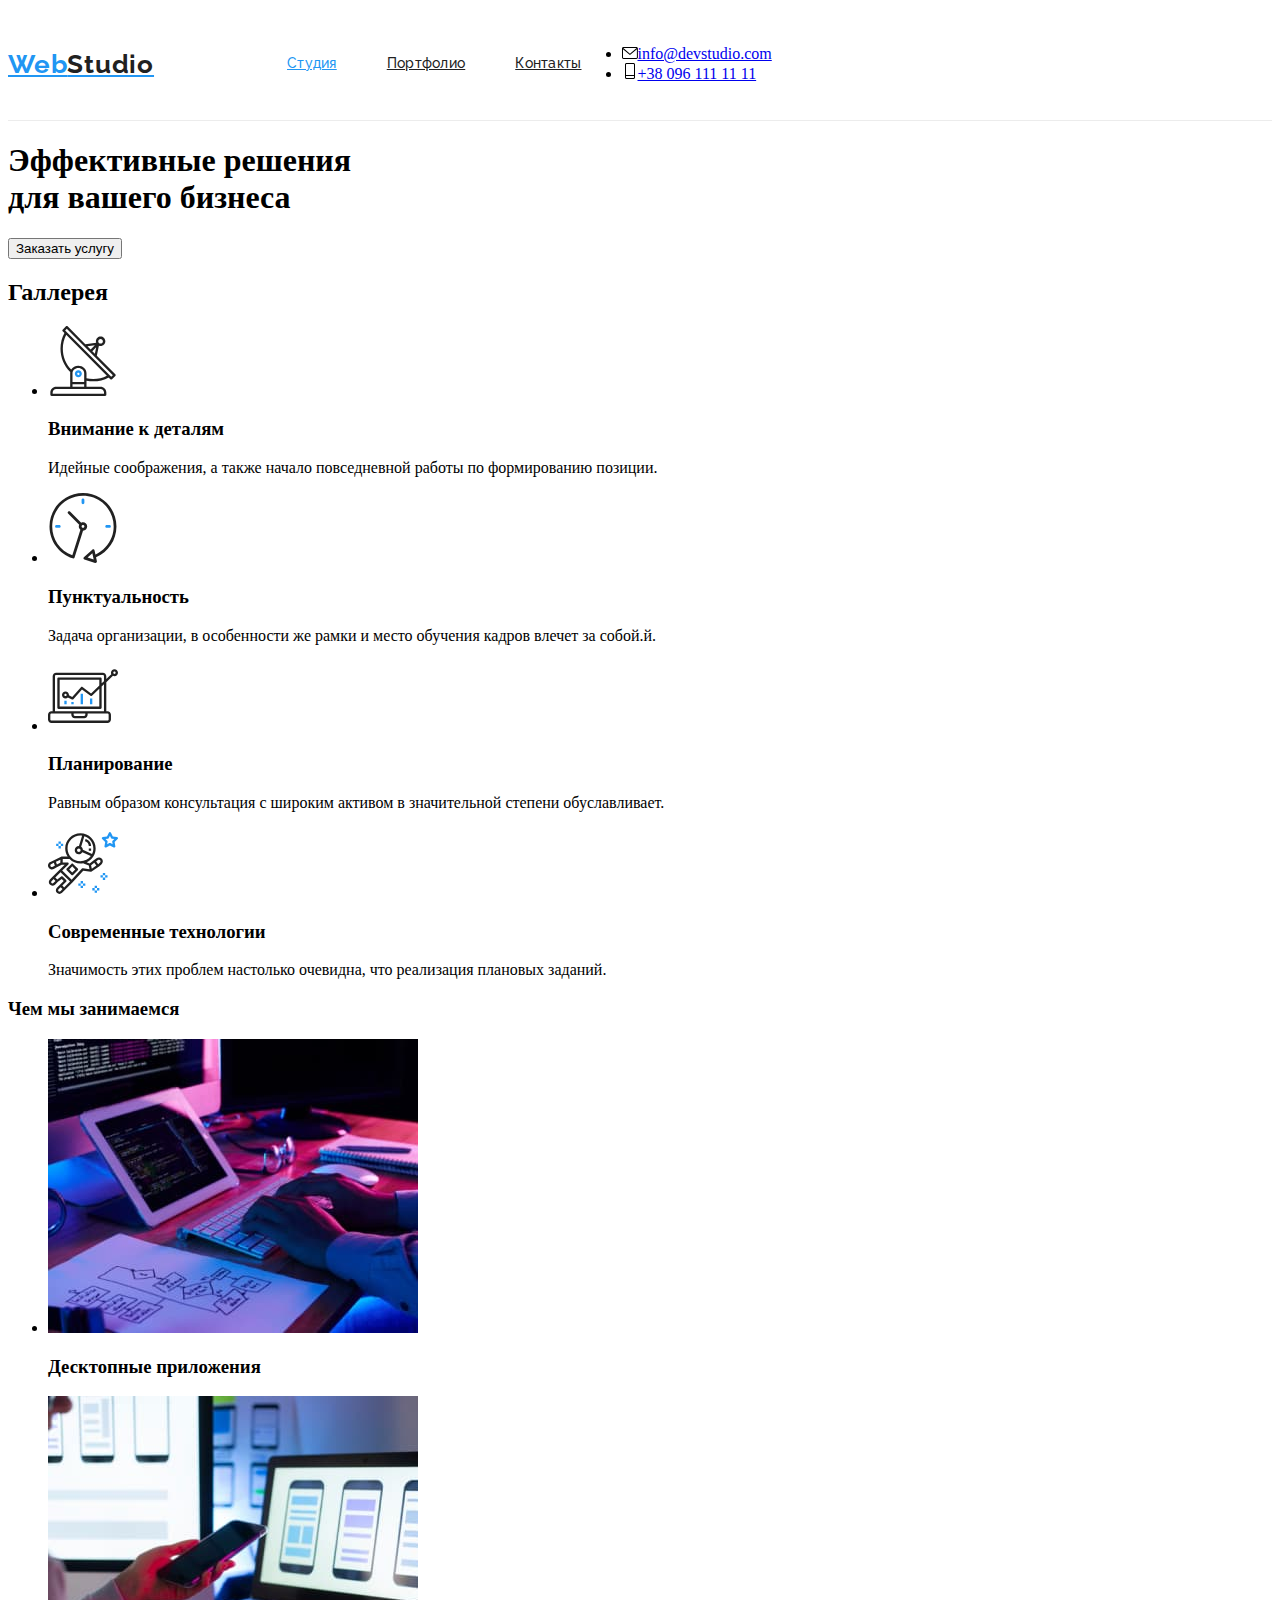
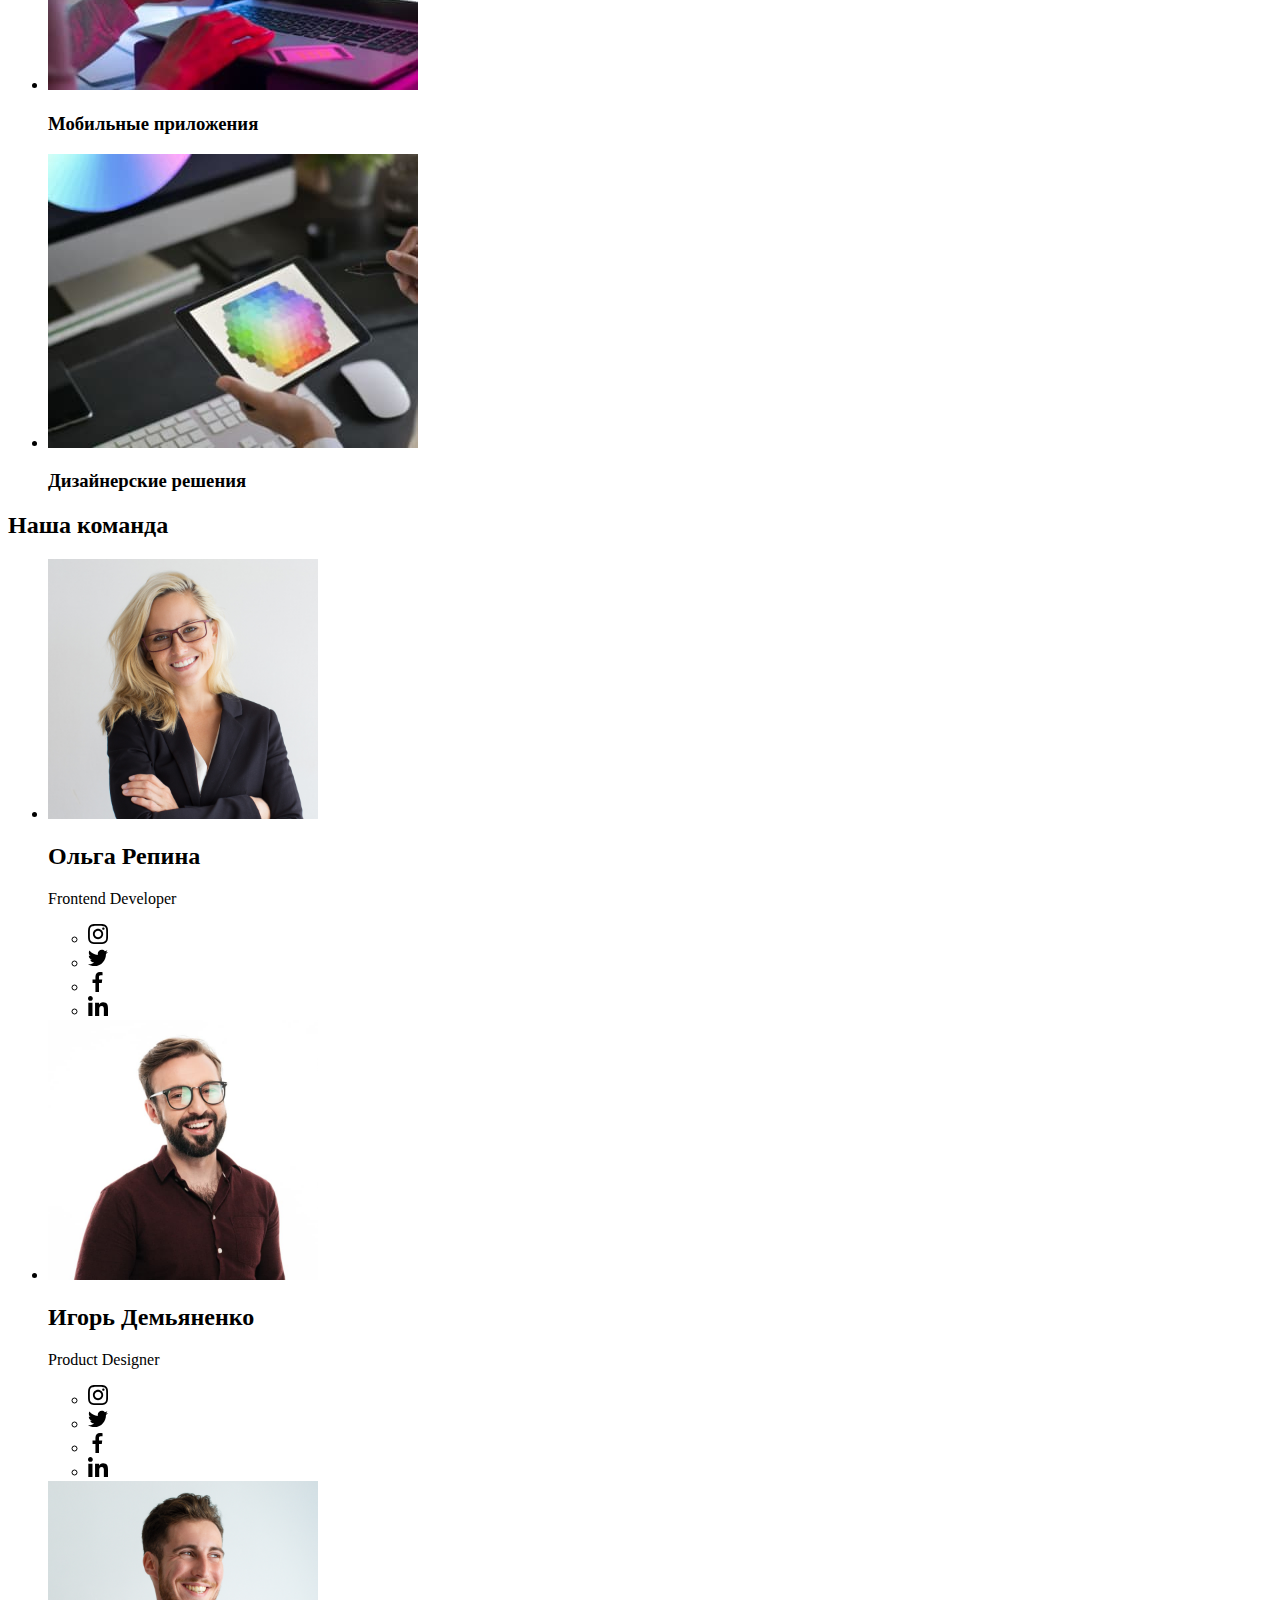
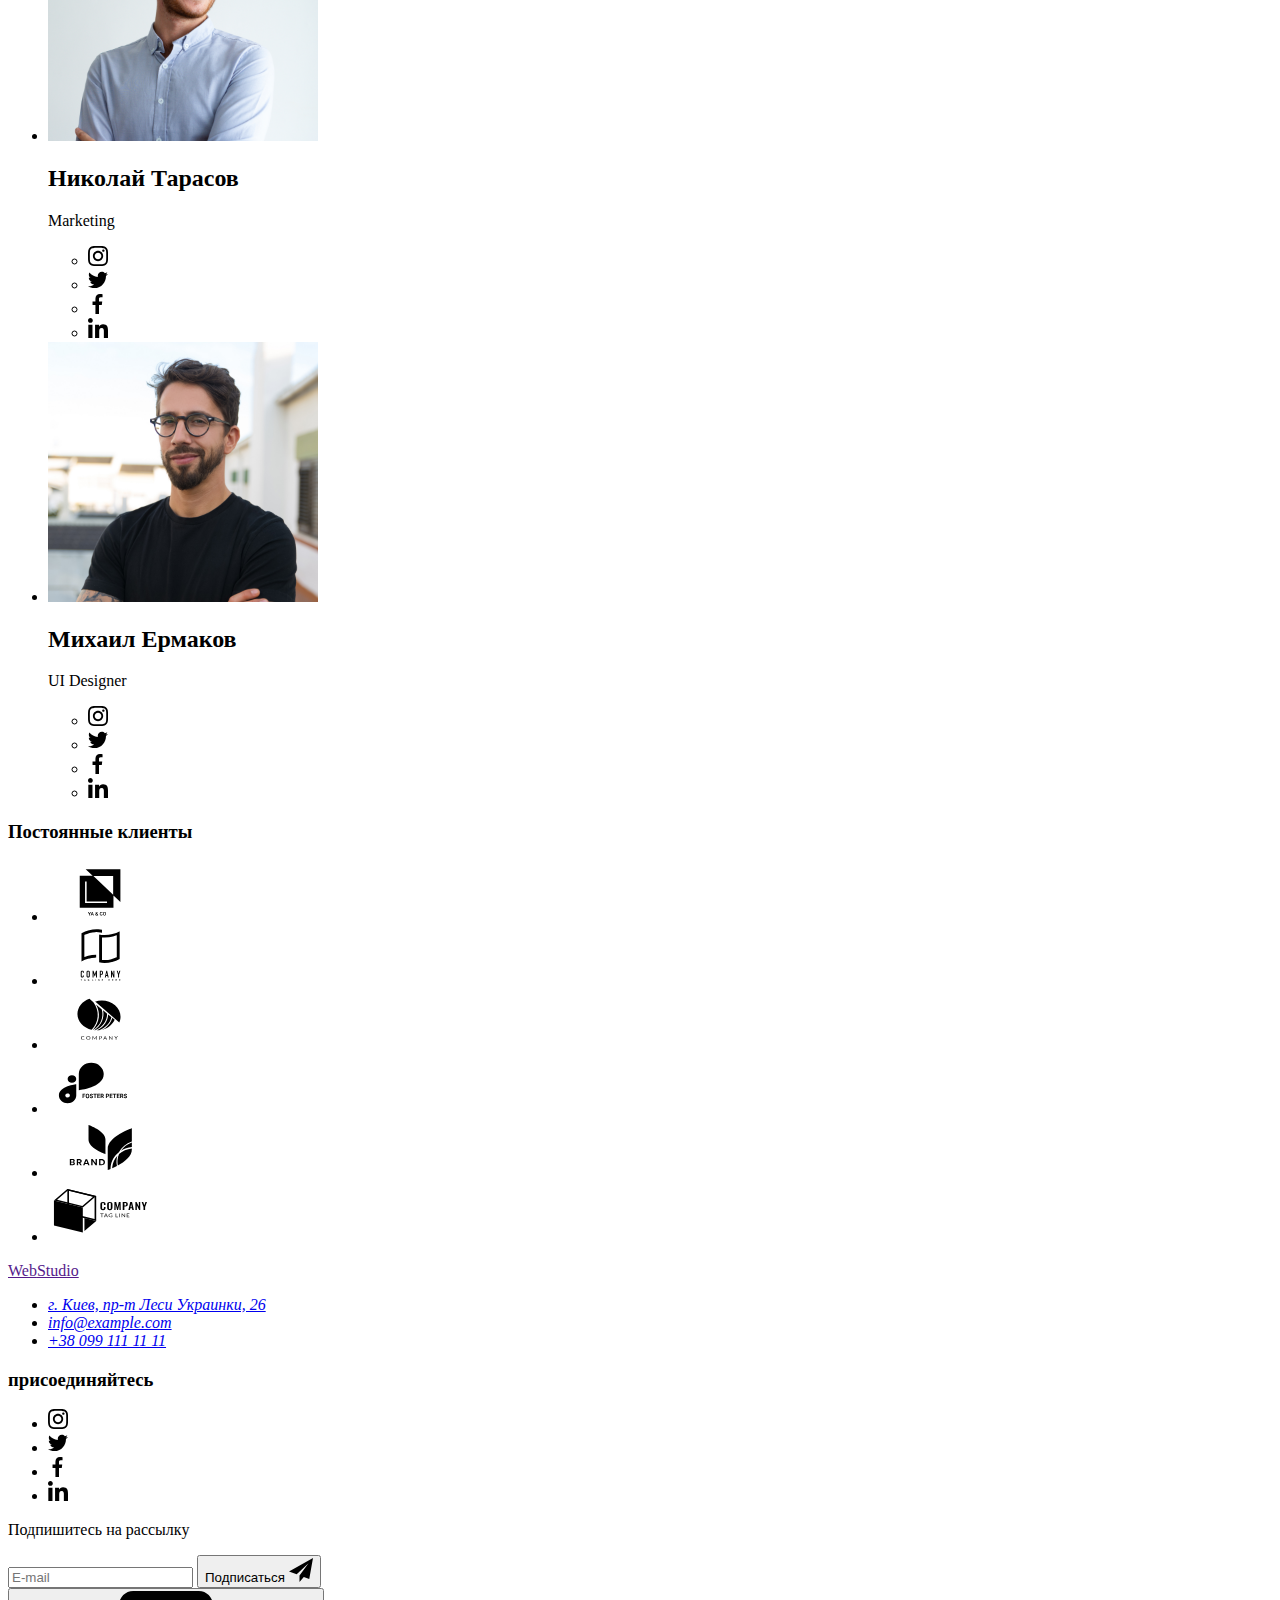
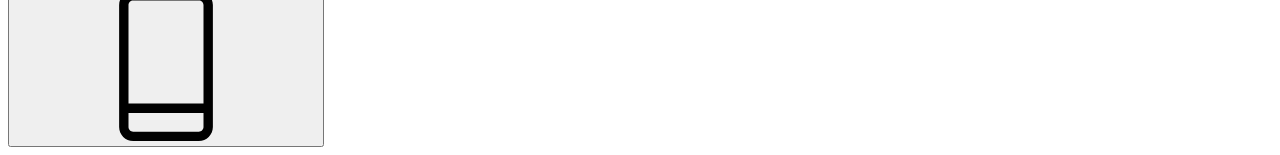
==== commit 5fdd836b: "lm.m" ====
--- a/index.html
+++ b/index.html
@@ -11,7 +11,11 @@
 <link rel="preconnect" href="https://fonts.gstatic.com" crossorigin>
 <link href="https://fonts.googleapis.com/css2?family=Raleway:wght@700&family=Roboto:wght@400;500;700;900&display=swap" rel="stylesheet">
 <link rel="stylesheet" href="https://cdnjs.cloudflare.com/ajax/libs/modern-normalize/1.1.0/modern-normalize.min.css" integrity="sha512-wpPYUAdjBVSE4KJnH1VR1HeZfpl1ub8YT/NKx4PuQ5NmX2tKuGu6U/JRp5y+Y8XG2tV+wKQpNHVUX03MfMFn9Q==" crossorigin="anonymous" referrerpolicy="no-referrer" />   
-<link rel="stylesheet" href="./css/styles.css" />
+
+<link rel="stylesheet" href="./css/main.css" /> 
+
+
+ 
     <title>Document</title>
 </head>
 <body> 
--- a/css/main.css
+++ b/css/main.css
@@ -0,0 +1,94 @@
+:root {
+  --title-text-color: #212121;
+  --accent-color: #2196f3;
+  --secondary-color: #757575;
+  --primary-white-color: #ffffff;
+  --timing-function: cubic-bezier(0.4, 0, 0.2, 1);
+}
+
+.header-logo {
+  display: flex;
+  color: var(--accent-color);
+  font-family: Raleway, sans-serif;
+  font-size: 26px;
+  font-weight: 700;
+  line-height: 1.19;
+  letter-spacing: 0.03em;
+  margin-right: 93px;
+}
+
+.header-logo-link {
+  color: var(--title-text-color);
+}
+
+.header {
+  border-bottom: 1px solid #ececec;
+}
+
+.header-items {
+  display: flex;
+  align-items: center;
+}
+
+.current::after {
+  content: "";
+  position: absolute;
+  left: 0;
+  bottom: 0;
+  width: 100%;
+  height: 4px;
+  background-color: var(--accent-color);
+  /* opacity: 0; */
+  transition: transform 1000ms var(--timing-function);
+  transform: scaleX(0);
+}
+
+.header-link:hover::after {
+  /* opacity: 1; */
+  transform: scaleX(1);
+}
+
+.header-list {
+  display: flex;
+}
+
+.header-item:not(:last-child) {
+  margin-right: 50px;
+}
+
+.header-item {
+  display: flex;
+  align-items: center;
+  font-family: Raleway, sans-serif;
+  font-size: 26px;
+  font-weight: 700;
+  line-height: 1.19;
+  letter-spacing: 0.03em;
+  text-align: left;
+}
+
+.header-link {
+  position: relative;
+  padding-top: 32px;
+  padding-bottom: 32px;
+  font-weight: 500;
+  font-size: 14px;
+  line-height: 1.14;
+  letter-spacing: 0.02em;
+  color: var(--title-text-color);
+  transition: color 250ms var(--timing-function);
+}
+
+.current {
+  color: var(--accent-color);
+}
+
+.header-link:hover,
+.header-link:focus {
+  color: var(--accent-color);
+}
+
+.main-header {
+  display: flex;
+  align-items: center;
+}/*# sourceMappingURL=main.css.map */